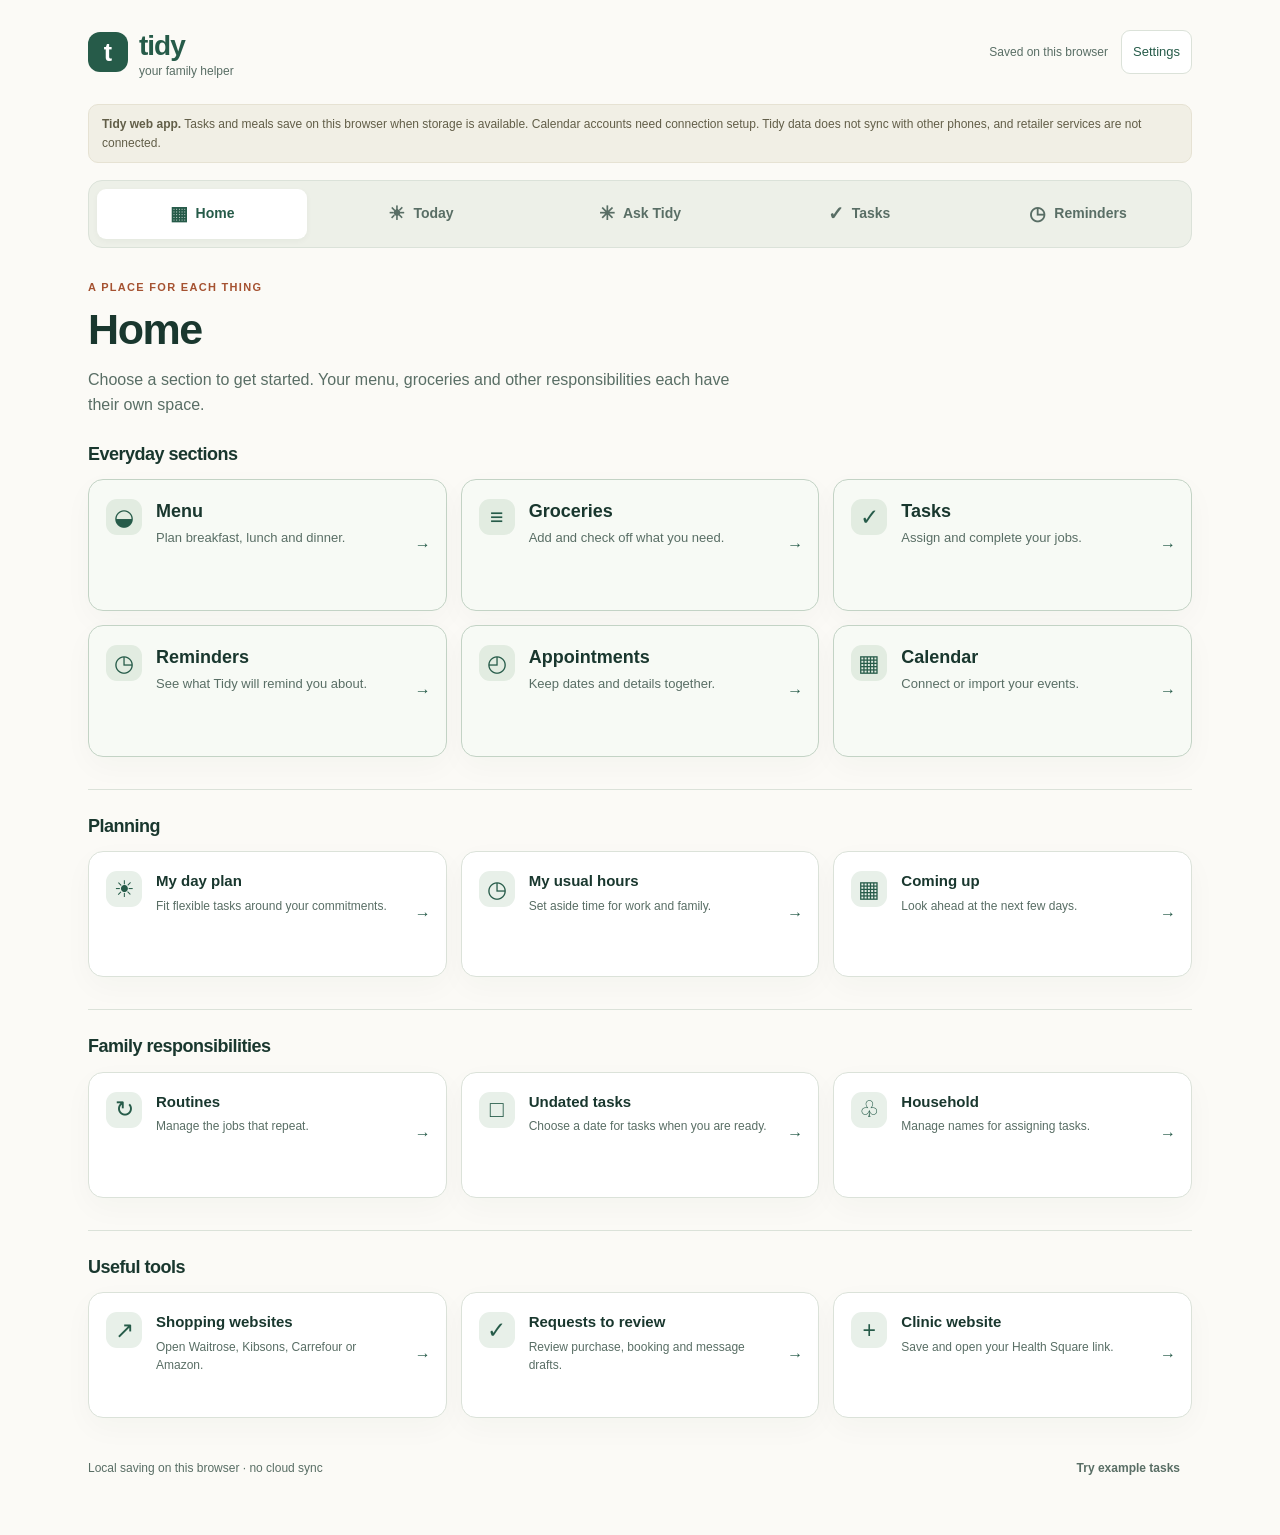
==== web/index.html @ f3157787 "Keep checked grocery items accessible in their own section" ====
<!doctype html>
<html lang="en">
<head>
  <meta charset="utf-8">
  <meta name="viewport" content="width=device-width, initial-scale=1">
  <meta name="theme-color" content="#265b49">
  <title>Tidy · Your day, in one place</title>
  <link rel="stylesheet" href="styles.css">
  <script defer src="core.js"></script>
  <script defer src="assistant.js"></script>
  <script defer src="calendar.js"></script>
  <script defer src="planner.js"></script>
  <script defer src="calendar-connect.js"></script>
  <script defer src="app.js"></script>
</head>
<body>
  <div class="app-shell">
    <header class="topbar">
      <a class="brand" href="#tools" aria-label="Tidy home"><span class="logo" aria-hidden="true">t</span><span>tidy<small>your family helper</small></span></a>
      <div class="top-actions"><span class="save-indicator" id="save-status" role="status">Opening saved data…</span><button class="icon-button" id="open-settings" aria-label="Settings and backups">Settings</button></div>
    </header>
    <div class="demo-note"><strong>Tidy web app.</strong> Tasks and meals save on this browser when storage is available. Calendar accounts need connection setup. Tidy data does not sync with other phones, and retailer services are not connected.</div>
    <div class="storage-warning" id="storage-warning" role="alert" hidden></div>
    <div class="notice-bar" id="alert-banner" role="status" hidden><div id="alert-content"></div><button class="button small secondary" id="dismiss-alert">Dismiss</button></div>
    <nav class="app-nav" aria-label="Main navigation">
      <button type="button" data-view="tools" aria-current="page"><span aria-hidden="true">▦</span>Home</button>
      <button type="button" data-view="today"><span aria-hidden="true">☀</span>Today</button>
      <button type="button" data-view="assistant"><span aria-hidden="true">✳</span>Ask Tidy</button>
      <button type="button" data-view="family"><span aria-hidden="true">✓</span>Tasks</button>
      <button type="button" data-view="reminders"><span aria-hidden="true">◷</span>Reminders</button>
    </nav>
    <main>
<section class="card assistant-activity" id="assistant-activity" role="status" aria-live="polite" aria-atomic="false" aria-labelledby="assistant-activity-title" hidden>
        <p class="eyebrow">Ask Tidy</p><h2 id="assistant-activity-title" tabindex="-1">Your request</h2>
        <p id="assistant-activity-reply" class="assistant-reply"></p>
        <ol id="assistant-activity-steps" class="activity-steps"></ol>
        <p id="assistant-activity-message" class="helper"></p>
        <div class="assistant-activity-actions"><button type="button" class="button secondary small" id="assistant-activity-open" hidden>Show me</button><button type="button" class="button secondary small" id="assistant-activity-edit" hidden>Edit details</button><button type="button" class="button secondary small" id="assistant-activity-undo" hidden>Undo</button><button type="button" class="button text small" id="assistant-activity-dismiss">Dismiss</button></div>
      </section>
      <section class="view" id="view-today" aria-labelledby="today-title" hidden>
        <div class="page-heading"><div><p class="eyebrow" id="today-date"></p><h1 id="today-title" tabindex="-1">Today</h1><p class="intro">Focus on what needs doing today.</p></div><button type="button" class="button" id="today-add">+ Add something</button></div>
        <div class="stats" id="today-stats"></div>
        <section class="card"><div class="section-heading"><h2>What needs attention</h2><label class="compact-field">Show<select id="today-person" aria-label="Whose tasks to show today"></select></label></div><div id="today-conflicts" class="helper"></div><div id="today-tasks" class="task-list"></div></section>
        <nav class="today-shortcuts" aria-label="More ways to organise"><button type="button" class="button secondary small" data-go="planning">My day plan</button><button type="button" class="button secondary small" data-go="tools">Home →</button></nav>
      </section>
<section class="view" id="view-assistant" aria-labelledby="assistant-title" hidden>
        <p class="eyebrow">Tell me what's on your mind</p><h1 id="assistant-title" tabindex="-1">One place to ask.</h1><p class="intro">Tell Tidy what you need in one message. Clear requests save straight away. Tidy uses your confirmed usual hours to help plan tasks and asks one quick question when an essential detail is missing.</p>
        <section class="card assistant-card"><div class="assistant-greeting"><span class="assistant-icon" aria-hidden="true">✳</span><div><h2>How can I help?</h2><p class="helper">Tidy understands simple requests using rules. An AI service is not connected.</p></div></div>
          <form id="capture-form"><label for="capture-text">Type a request</label><textarea id="capture-text" rows="3" maxlength="1000" required placeholder="Remind me to call the clinic tomorrow at 3 pm"></textarea><div class="capture-actions"><button type="button" class="button secondary" id="voice-button">Speak a request</button><button class="button" type="submit">Tell Tidy →</button></div></form><p id="voice-status" class="helper" role="status"></p>
          <div class="example-requests"><button data-example="Notify me to call the clinic tomorrow at 6 pm">Remind me at 6 pm</button><button data-example="Appointment: dentist tomorrow at 6 pm">Add an appointment</button><button data-example="We need ketchup">We need ketchup</button><button data-example="Dad: take out bins tomorrow">Give someone a task</button><button data-example="What do I need to do today?">What's on today?</button></div>
          <div class="assistant-response" id="assistant-response" role="status" hidden></div><div id="assistant-followup"></div>
        </section>
        <section class="card"><h2>You stay in control.</h2><p>Tasks and list items can be saved immediately. Purchases, bookings and messages become drafts for review. They are never sent or paid for by this demo.</p><p class="helper">Appointments you enter are your records; Tidy does not check that a provider has confirmed them.</p></section>
      </section>
      <section class="view" id="view-family" aria-labelledby="family-title" hidden>
        <button type="button" class="button text small section-back" data-go="tools">← Home</button>
        <div class="page-heading"><div><p class="eyebrow">One job at a time</p><h1 id="family-title" tabindex="-1">Tasks</h1><p class="intro">Find, assign and complete the jobs on your list.</p></div><button type="button" class="button" id="family-add">+ New task</button></div>
        <section class="card"><div class="filters"><label>Search<input type="search" id="task-search" placeholder="Search tasks and notes"></label><label>Category<select id="category-filter"><option value="all">All categories</option><option>Work</option><option>Home</option><option>School</option><option>Shopping</option><option>Health</option></select></label><label>Assigned to<select id="person-filter"></select></label><label>Status<select id="status-filter"><option value="open">Open</option><option value="done">Done</option><option value="all">All tasks</option></select></label></div><div id="family-tasks" class="task-list"></div></section>
        <button type="button" class="button text small" id="tools-add-link">Add a task with a useful link</button>
      </section>
      <section class="view focused-view" id="view-routines" aria-labelledby="routines-title" hidden>
        <button type="button" class="button text small section-back" data-go="tools">← Home</button>
        <h1 id="routines-title" tabindex="-1">Routines</h1><p class="intro">Keep repeating responsibilities in their own list.</p>
        <section class="card"><h2>Repeating responsibilities</h2><p class="helper">Completing a routine creates its next occurrence. Weekly routines keep their weekday; missed weeks do not create a pile of copies.</p><div id="routine-tasks" class="task-list"></div></section><button type="button" class="button" id="add-routine">+ Add a routine</button><div class="view-links"><button type="button" class="button text small" id="routines-reminders">See reminders →</button></div>
      </section>
<section class="view" id="view-reminders" aria-labelledby="reminders-title" hidden>
        <button type="button" class="button text small section-back" data-go="tools">← Home</button>
        <div class="page-heading"><div><p class="eyebrow">Less to remember</p><h1 id="reminders-title" tabindex="-1">Reminders</h1><p class="intro">See when Tidy will remind you and edit any saved reminder.</p></div><button type="button" class="button" id="reminders-add">+ Add a reminder</button></div>
        <section class="card soft"><h2>How your reminders work</h2><p>Keep Tidy open for alerts. You can enable optional browser notifications in Settings; your browser decides whether they are available.</p><p id="reminders-delivery-status" class="helper" role="status"></p><button type="button" class="button secondary small" id="reminders-settings">Reminder settings</button><p class="helper reminder-limit">These are Tidy reminders, not iPhone Clock alarms. Alerts after closing Tidy are not connected. Times are shown in Dubai time.</p></section>
        <section class="card"><h2>Saved reminders</h2><div id="reminder-tasks" class="task-list"></div></section>
        <section class="card"><div class="section-heading"><h2>Check-ins and alerts</h2><button class="button secondary small" id="pause-alerts">Pause alerts</button></div><p id="reminder-summary"></p><p class="helper">Alerts appear while this demo is open. Optional browser notifications depend on permission. Reliable alerts after closing the app need native iPhone implementation.</p><div class="quick-links"><button class="button text" id="edit-checkins">Choose check-in time</button></div></section>
      </section>
<section class="view focused-view" id="view-appointments" aria-labelledby="appointments-title" hidden>
        <button type="button" class="button text small section-back" data-go="tools">← Home</button>
        <div class="page-heading"><div><p class="eyebrow">Keep the details together</p><h1 id="appointments-title" tabindex="-1">Your appointments</h1><p class="intro">Keep appointment dates and times with the rest of your day.</p></div><button type="button" class="button" id="appointments-add">+ Add an appointment</button></div>
        <section class="card soft"><h2>Your record of an appointment</h2><p>Adding an appointment saves it in this browser. Confirm the booking separately with the clinic or provider.</p><p class="helper">Tidy does not check availability, contact a provider or confirm a booking. Times are shown in Dubai time.</p></section>
        <section class="card"><h2>Saved appointments</h2><div id="appointment-tasks" class="task-list"></div></section>
        <section class="card"><h2>Appointment requests to review</h2><p class="helper">These requests still need your review and a separate booking with the provider.</p><div id="appointment-requests"></div></section>
      </section>
      <section class="view home-directory" id="view-tools" aria-labelledby="tools-title">
        <p class="eyebrow">A place for each thing</p><h1 id="tools-title" tabindex="-1">Home</h1><p class="intro">Choose a section to get started. Your menu, groceries and other responsibilities each have their own space.</p>
        <section class="section-group everyday-sections" aria-labelledby="everyday-group-title"><h2 id="everyday-group-title">Everyday sections</h2><div class="section-grid everyday-grid">
          <button type="button" class="section-tile" id="nav-meals" data-go="meals"><span class="section-tile-icon" aria-hidden="true">◒</span><strong>Menu</strong><small>Plan breakfast, lunch and dinner.</small><span class="section-tile-arrow" aria-hidden="true">→</span></button>
          <button type="button" class="section-tile" id="nav-shopping" data-go="shopping"><span class="section-tile-icon" aria-hidden="true">≡</span><strong>Groceries</strong><small>Add and check off what you need.</small><span class="section-tile-arrow" aria-hidden="true">→</span></button>
          <button type="button" class="section-tile" id="nav-tasks" data-go="family"><span class="section-tile-icon" aria-hidden="true">✓</span><strong>Tasks</strong><small>Assign and complete your jobs.</small><span class="section-tile-arrow" aria-hidden="true">→</span></button>
          <button type="button" class="section-tile" id="nav-reminders" data-go="reminders"><span class="section-tile-icon" aria-hidden="true">◷</span><strong>Reminders</strong><small>See what Tidy will remind you about.</small><span class="section-tile-arrow" aria-hidden="true">→</span></button>
          <button type="button" class="section-tile" id="family-appointments" data-go="appointments"><span class="section-tile-icon" aria-hidden="true">◴</span><strong>Appointments</strong><small>Keep dates and details together.</small><span class="section-tile-arrow" aria-hidden="true">→</span></button>
          <button type="button" class="section-tile" id="nav-calendar" data-go="calendar"><span class="section-tile-icon" aria-hidden="true">▦</span><strong>Calendar</strong><small>Connect or import your events.</small><span class="section-tile-arrow" aria-hidden="true">→</span></button>
        </div></section>
        <section class="section-group" aria-labelledby="planning-group-title"><h2 id="planning-group-title">Planning</h2><div class="section-grid">
          <button type="button" class="section-tile" id="nav-planning" data-go="planning"><span class="section-tile-icon" aria-hidden="true">☀</span><strong>My day plan</strong><small>Fit flexible tasks around your commitments.</small><span class="section-tile-arrow" aria-hidden="true">→</span></button>
          <button type="button" class="section-tile" id="nav-planning-settings" data-go="planning-settings"><span class="section-tile-icon" aria-hidden="true">◷</span><strong>My usual hours</strong><small>Set aside time for work and family.</small><span class="section-tile-arrow" aria-hidden="true">→</span></button>
          <button type="button" class="section-tile" id="nav-upcoming" data-go="upcoming"><span class="section-tile-icon" aria-hidden="true">▦</span><strong>Coming up</strong><small>Look ahead at the next few days.</small><span class="section-tile-arrow" aria-hidden="true">→</span></button>
        </div></section>
        <section class="section-group" aria-labelledby="family-group-title"><h2 id="family-group-title">Family responsibilities</h2><div class="section-grid">
          <button type="button" class="section-tile" id="nav-routines" data-go="routines"><span class="section-tile-icon" aria-hidden="true">↻</span><strong>Routines</strong><small>Manage the jobs that repeat.</small><span class="section-tile-arrow" aria-hidden="true">→</span></button>
          <button type="button" class="section-tile" id="nav-inbox" data-go="inbox"><span class="section-tile-icon" aria-hidden="true">□</span><strong>Undated tasks</strong><small>Choose a date for tasks when you are ready.</small><span class="section-tile-arrow" aria-hidden="true">→</span></button>
          <button type="button" class="section-tile" id="nav-household" data-go="household"><span class="section-tile-icon" aria-hidden="true">♧</span><strong>Household</strong><small>Manage names for assigning tasks.</small><span class="section-tile-arrow" aria-hidden="true">→</span></button>
        </div></section>
        <section class="section-group" aria-labelledby="useful-group-title"><h2 id="useful-group-title">Useful tools</h2><div class="section-grid">
          <button type="button" class="section-tile" id="nav-stores" data-go="stores"><span class="section-tile-icon" aria-hidden="true">↗</span><strong>Shopping websites</strong><small>Open Waitrose, Kibsons, Carrefour or Amazon.</small><span class="section-tile-arrow" aria-hidden="true">→</span></button>
          <button type="button" class="section-tile" id="show-requests" data-go="requests"><span class="section-tile-icon" aria-hidden="true">✓</span><strong>Requests to review</strong><small>Review purchase, booking and message drafts.</small><span class="section-tile-arrow" aria-hidden="true">→</span></button>
          <button type="button" class="section-tile" id="nav-health" data-go="health"><span class="section-tile-icon" aria-hidden="true">+</span><strong>Clinic website</strong><small>Save and open your Health Square link.</small><span class="section-tile-arrow" aria-hidden="true">→</span></button>
        </div></section>
      </section>
      <section class="view focused-view" id="view-calendar" aria-labelledby="calendar-title" hidden>
        <button type="button" class="button text small section-back" data-go="tools">← Home</button>
        <h1 id="calendar-title" tabindex="-1">Calendar</h1><p class="intro">Give Tidy a picture of the commitments you already have.</p>
        <section class="card calendar-connection" aria-labelledby="calendar-connect-title">
          <p class="eyebrow">Plan around your calendar</p><h2 id="calendar-connect-title">Connect your calendar account</h2>
          <p>Choose the account that holds your events. After connection setup, your calendar provider asks for permission to read them.</p>
          <div class="actions left calendar-connect-buttons"><button type="button" class="button" id="calendar-connect-google">Connect Google Calendar</button><button type="button" class="button secondary" id="calendar-connect-microsoft">Connect Outlook</button></div>
          <p id="calendar-connection-status" class="helper calendar-status" role="status">No calendar account connected. One-time connection setup is required.</p>
          <p id="calendar-connection-error" class="error" role="alert" hidden></p>
          <div class="actions left calendar-account-actions"><button type="button" class="button secondary small" id="calendar-account-refresh" disabled>Refresh account events</button><button type="button" class="button text small" id="calendar-account-disconnect" disabled>Disconnect account</button></div>
          <p class="helper calendar-connection-scope">Tidy reads events to help plan your day. Planning uses one account source or file snapshot at a time. It does not change your calendar, confirm bookings or buy anything. Your Tidy tasks and plans stay in this browser.</p>
          <p class="helper">For iCloud or calendars stored only on a device, use a calendar file below. Direct access to those device calendars needs an installed app.</p>
          <details id="calendar-connection-setup" class="calendar-connection-setup">
            <summary>Connection setup</summary>
            <p class="helper">For the person setting up Tidy: register Tidy once with Google or Microsoft, then save the public application IDs here. These settings apply to this browser.</p>
            <p class="helper">Use the addresses below in the provider's registration settings. Google uses the website origin; Microsoft uses the redirect address for a single-page application.</p>
            <label for="calendar-config-origin">Website origin<input id="calendar-config-origin" type="text" readonly autocomplete="off" spellcheck="false"></label>
            <label for="calendar-config-redirect">Redirect address<input id="calendar-config-redirect" type="text" readonly autocomplete="off" spellcheck="false"></label>
            <p class="helper calendar-provider-links"><a href="https://console.cloud.google.com/apis/credentials" target="_blank" rel="noopener noreferrer">Open Google Cloud Console ↗</a><a href="https://entra.microsoft.com/" target="_blank" rel="noopener noreferrer">Open Microsoft Entra ↗</a></p>
            <form id="calendar-connection-config-form">
              <label for="calendar-google-client-id">Google public client ID<input id="calendar-google-client-id" type="text" maxlength="300" autocomplete="off" autocapitalize="none" spellcheck="false" placeholder="…apps.googleusercontent.com" aria-describedby="calendar-config-help calendar-config-error"></label>
              <label for="calendar-microsoft-client-id">Microsoft public application (client) ID<input id="calendar-microsoft-client-id" type="text" maxlength="100" autocomplete="off" autocapitalize="none" spellcheck="false" placeholder="Application ID from Microsoft Entra" aria-describedby="calendar-config-help calendar-config-error"></label>
              <p class="helper" id="calendar-config-help">Public IDs only. Never enter a client secret, account password or access token.</p>
              <p id="calendar-config-status" class="helper calendar-status" role="status"></p><p id="calendar-config-error" class="error" role="alert" hidden></p>
              <div class="actions left"><button type="submit" class="button secondary" id="calendar-connection-config-save">Save connection settings</button></div>
            </form>
          </details>
        </section>
        <section class="card" aria-labelledby="calendar-import-title"><h2 id="calendar-import-title">Import a calendar file instead</h2><p>Choose a calendar file (.ics). This is a snapshot, not live access to your phone.</p><p class="helper">Export a file from your calendar service, then choose it here. Imported events stay in this browser and in your Tidy backup. Re-import a newer file when your calendar changes.</p><label for="calendar-file">Import calendar file<input type="file" id="calendar-file" accept=".ics,text/calendar" aria-describedby="calendar-status calendar-error"></label><p id="calendar-status" class="helper calendar-status" role="status">No calendar file imported yet.</p><p class="error" id="calendar-error" role="alert" hidden></p><div class="actions left"><button type="button" class="button secondary small" id="calendar-remove">Forget saved calendar</button><button type="button" class="button text small" data-go="planning-settings">Set my usual hours →</button></div></section>
        <section class="card" aria-labelledby="calendar-events-title"><div class="section-heading"><h2 id="calendar-events-title">Saved calendar commitments</h2><button type="button" class="button secondary small" data-go="planning">See my day plan</button></div><p id="calendar-window" class="helper"></p><div id="calendar-events" class="task-list"></div></section>
        <section class="card soft" aria-labelledby="calendar-export-title"><h2 id="calendar-export-title">Take your Tidy plan to Calendar</h2><p class="helper">Download the next seven days of your timed tasks and repeating responsibilities. You review and import the file into your calendar yourself; Tidy does not write to another app or create calendar alarms.</p><button type="button" class="button secondary" id="calendar-export">Download next 7 days for Calendar</button></section>
      </section>
      <section class="view focused-view" id="view-planning" aria-labelledby="planning-title" hidden>
        <button type="button" class="button text small section-back" data-go="tools">← Home</button>
        <div class="page-heading"><div><p class="eyebrow">Make room for what matters</p><h1 id="planning-title" tabindex="-1">My day plan</h1><p class="intro">Fit flexible tasks around your work, family hours and saved commitments.</p></div><button type="button" class="button" id="planning-run">Organise my day</button></div>
        <section class="card soft planning-overview"><label for="planning-date">Day to organise<input id="planning-date" type="date"></label><p id="planning-summary" class="planning-summary" role="status"></p><div class="view-links"><button type="button" class="button secondary small" data-go="planning-settings">Change my usual hours</button><button type="button" class="button text small" data-go="calendar">Use calendar events →</button></div><p class="helper">Tidy uses your saved hours and calendar events. Fixed appointments stay at their original times. Refresh a connected account or re-import your file when your calendar changes. Tidy cannot see your school apps.</p></section>
        <section class="card" aria-labelledby="planning-items-title"><h2 id="planning-items-title">Your schedule</h2><div id="planning-items" class="task-list"></div></section>
        <section class="card" aria-labelledby="planning-unscheduled-title"><h2 id="planning-unscheduled-title">Still needs a time</h2><p class="helper">If a task cannot fit, it stays here for you to review.</p><div id="planning-unscheduled" class="task-list"></div></section>
      </section>
      <section class="view focused-view" id="view-planning-settings" aria-labelledby="planning-settings-title" hidden>
        <button type="button" class="button text small section-back" data-go="tools">← Home</button>
        <h1 id="planning-settings-title" tabindex="-1">My usual hours</h1><p class="intro">Tell Tidy what a normal day looks like so it can suggest useful times.</p>
        <section class="card"><h2>A routine that fits your family</h2><p class="helper">Any starting times are examples to confirm, not facts about your family. Change them before saving. All times are in Dubai time.</p><form id="planning-settings-form" novalidate>
          <label class="check planning-enabled"><input type="checkbox" id="planning-enabled">Suggest times and add reminders for flexible tasks</label>
          <fieldset class="planning-workdays"><legend>Usual workdays</legend><div class="workday-options"><label class="check"><input type="checkbox" name="planning-workday" value="0">Sunday</label><label class="check"><input type="checkbox" name="planning-workday" value="1">Monday</label><label class="check"><input type="checkbox" name="planning-workday" value="2">Tuesday</label><label class="check"><input type="checkbox" name="planning-workday" value="3">Wednesday</label><label class="check"><input type="checkbox" name="planning-workday" value="4">Thursday</label><label class="check"><input type="checkbox" name="planning-workday" value="5">Friday</label><label class="check"><input type="checkbox" name="planning-workday" value="6">Saturday</label></div></fieldset>
          <fieldset class="planning-workdays"><legend>Usual school days</legend><div class="workday-options"><label class="check"><input type="checkbox" name="planning-schoolday" value="0">Sunday</label><label class="check"><input type="checkbox" name="planning-schoolday" value="1">Monday</label><label class="check"><input type="checkbox" name="planning-schoolday" value="2">Tuesday</label><label class="check"><input type="checkbox" name="planning-schoolday" value="3">Wednesday</label><label class="check"><input type="checkbox" name="planning-schoolday" value="4">Thursday</label><label class="check"><input type="checkbox" name="planning-schoolday" value="5">Friday</label><label class="check"><input type="checkbox" name="planning-schoolday" value="6">Saturday</label></div></fieldset>
          <div class="form-grid planning-fields"><label for="planning-work-start">Work starts<input id="planning-work-start" type="time"></label><label for="planning-work-end">Work ends<input id="planning-work-end" type="time"></label><label for="planning-kids-home">Children home on school days<input id="planning-kids-home" type="time"></label><label for="planning-day-start">Earliest time for a task<input id="planning-day-start" type="time"></label><label for="planning-day-end">Finish tasks by<input id="planning-day-end" type="time"></label></div>
          <p class="helper">Workdays and school days can be different. On each day, Tidy plans family tasks after work if you are working, and after the children get home if they have school. Check the suggested time when those hours change.</p>
          <div class="form-grid planning-fields"><label for="planning-task-minutes">Usual task length (minutes)<input id="planning-task-minutes" type="number" min="5" max="240" step="5" inputmode="numeric"></label><label for="planning-family-minutes">Time with the children (minutes)<input id="planning-family-minutes" type="number" min="5" max="240" step="5" inputmode="numeric"></label><label for="planning-buffer-minutes">Space between tasks (minutes)<input id="planning-buffer-minutes" type="number" min="0" max="120" step="5" inputmode="numeric"></label></div>
          <p class="helper">These are planning estimates. Fixed appointments are never moved, and Tidy will tell you when a task cannot fit. Reminders need Tidy open; closed-app alerts are not connected.</p>
          <p id="planning-settings-error" class="error" role="alert" hidden></p><div class="actions left"><button type="submit" class="button" id="planning-settings-save">Save my usual hours</button><button type="button" class="button secondary" data-go="planning">See my day plan</button></div><p id="planning-settings-status" class="helper" role="status"></p>
        </form></section>
      </section>
      <section class="view focused-view" id="view-meals" aria-labelledby="meals-title" hidden>
        <button type="button" class="button text small section-back" data-go="tools">← Home</button>
        <h1 id="meals-title" tabindex="-1">Menu</h1><p class="intro">Plan what to eat. Breakfast, lunch and dinner each have their own weekday plan.</p>
        <div class="view-links related-links"><button type="button" class="button secondary small" data-go="shopping">Go to groceries →</button></div>
        <div class="meal-tabs" role="tablist" aria-label="Meal type"><button type="button" id="meal-tab-breakfast" role="tab" data-meal="breakfast" aria-controls="meal-slide-breakfast" aria-selected="true" tabindex="0">Breakfast</button><button type="button" id="meal-tab-lunch" role="tab" data-meal="lunch" aria-controls="meal-slide-lunch" aria-selected="false" tabindex="-1">Lunch</button><button type="button" id="meal-tab-dinner" role="tab" data-meal="dinner" aria-controls="meal-slide-dinner" aria-selected="false" tabindex="-1">Dinner</button></div>
        <div class="meal-slide-controls"><button type="button" class="button secondary small" id="meal-previous" aria-label="Previous meal slide">← Previous</button><p id="meal-slide-status" class="helper" role="status">1 of 3 · Breakfast</p><button type="button" class="button secondary small" id="meal-next" aria-label="Next meal slide">Next →</button></div><section id="meal-slide-breakfast" class="meal-slide" role="tabpanel" aria-labelledby="meal-tab-breakfast" tabindex="0">
          <section class="card"><h2>Breakfast for the week</h2><p class="helper">Write one simple meal for each weekday.</p><form id="breakfast-form"><div class="weekday-meal-fields"><label for="breakfast-monday">Monday<input type="text" id="breakfast-monday" name="monday" maxlength="300" autocomplete="off" placeholder="What would you like?"></label>
<label for="breakfast-tuesday">Tuesday<input type="text" id="breakfast-tuesday" name="tuesday" maxlength="300" autocomplete="off" placeholder="What would you like?"></label>
<label for="breakfast-wednesday">Wednesday<input type="text" id="breakfast-wednesday" name="wednesday" maxlength="300" autocomplete="off" placeholder="What would you like?"></label>
<label for="breakfast-thursday">Thursday<input type="text" id="breakfast-thursday" name="thursday" maxlength="300" autocomplete="off" placeholder="What would you like?"></label>
<label for="breakfast-friday">Friday<input type="text" id="breakfast-friday" name="friday" maxlength="300" autocomplete="off" placeholder="What would you like?"></label></div><p id="breakfast-error" class="error" role="alert" hidden></p><div class="actions left"><button type="submit" class="button" id="breakfast-save">Save breakfasts</button></div><p class="helper meal-save-status" id="breakfast-status" role="status"></p></form></section>
        </section><section id="meal-slide-lunch" class="meal-slide" role="tabpanel" aria-labelledby="meal-tab-lunch" tabindex="0" hidden>
          <section class="card"><h2>Lunch for the week</h2><p class="helper">Write one simple meal for each weekday.</p><form id="lunch-form"><div class="weekday-meal-fields"><label for="lunch-monday">Monday<input type="text" id="lunch-monday" name="monday" maxlength="300" autocomplete="off" placeholder="What would you like?"></label>
<label for="lunch-tuesday">Tuesday<input type="text" id="lunch-tuesday" name="tuesday" maxlength="300" autocomplete="off" placeholder="What would you like?"></label>
<label for="lunch-wednesday">Wednesday<input type="text" id="lunch-wednesday" name="wednesday" maxlength="300" autocomplete="off" placeholder="What would you like?"></label>
<label for="lunch-thursday">Thursday<input type="text" id="lunch-thursday" name="thursday" maxlength="300" autocomplete="off" placeholder="What would you like?"></label>
<label for="lunch-friday">Friday<input type="text" id="lunch-friday" name="friday" maxlength="300" autocomplete="off" placeholder="What would you like?"></label></div><p id="lunch-error" class="error" role="alert" hidden></p><div class="actions left"><button type="submit" class="button" id="lunch-save">Save lunches</button></div><p class="helper meal-save-status" id="lunch-status" role="status"></p></form></section>
        </section><section id="meal-slide-dinner" class="meal-slide" role="tabpanel" aria-labelledby="meal-tab-dinner" tabindex="0" hidden><section class="card"><h2>Dinner today</h2><div id="today-meal"></div><button type="button" class="button" id="show-meals">Plan weekday dinners</button></section><section class="card meals-section" id="meals-section" hidden><div class="section-heading"><h2>Your weekday meals</h2><button class="button secondary small" id="hide-meals">Close planner</button></div><iframe id="meals-frame" title="Tidy weekday meal planner" src="meals.html" loading="eager" sandbox="allow-scripts allow-same-origin allow-forms allow-downloads allow-modals"></iframe></section></section><p class="helper">Meal plans stay in Tidy. They do not place grocery orders.</p>
      </section>
      <section class="view focused-view" id="view-shopping" aria-labelledby="shopping-title" hidden>
        <button type="button" class="button text small section-back" data-go="tools">← Home</button>
        <h1 id="shopping-title" tabindex="-1">Groceries</h1><p class="intro">Keep the items you need in one place, ready to check off or take to the shop.</p>
        <section class="card grocery-capture" aria-labelledby="grocery-add-title"><h2 id="grocery-add-title">Add a grocery item</h2><form id="grocery-form" novalidate><div class="grocery-fields"><label for="grocery-title">Item<input type="text" id="grocery-title" maxlength="300" required autocomplete="off" placeholder="For example, milk" aria-describedby="grocery-error"></label><label for="grocery-quantity">Quantity <span class="optional-label">(optional)</span><input type="text" id="grocery-quantity" maxlength="120" autocomplete="off" placeholder="For example, 2 bottles"></label><button type="submit" class="button" id="grocery-add">Add item</button></div><p id="grocery-error" class="error" role="alert" hidden></p><p id="grocery-status" class="helper" role="status"></p></form></section>
        <section class="card" id="shopping-card"><div class="section-heading"><h2>Your grocery list</h2><button class="button secondary small" id="download-shopping">Download list</button></div><p class="helper">Your items and approved meal ingredients stay in separate groups so you can check amounts before buying.</p><div class="view-links related-links"><button type="button" class="button secondary small" data-go="meals">Go to menu →</button><button type="button" class="button secondary small" data-go="stores">Choose a shopping website →</button></div><h3>Your items</h3><div id="shopping-tasks" class="task-list"></div><details id="grocery-completed-section" class="grocery-completed" hidden><summary>Checked items (<span id="grocery-completed-count">0</span>)</summary><p class="helper">Reopen an item if you need it again.</p><div id="grocery-completed-tasks" class="task-list"></div></details><h3 class="shopping-subheading">For your weekday meals</h3><p id="meal-shopping-status" class="helper"></p><ul id="meal-shopping-items" class="shopping-items"></ul><button class="button text small" id="shopping-meals">Review meal groceries</button></section>
      </section>
      <section class="view focused-view" id="view-stores" aria-labelledby="stores-title" hidden>
        <button type="button" class="button text small section-back" data-go="tools">← Home</button>
        <h1 id="stores-title" tabindex="-1">Shopping websites</h1><p class="intro">Choose the website you want to use.</p>
        <div class="view-links related-links"><button type="button" class="button secondary small" data-go="shopping">Back to groceries →</button></div>
        <section class="card shopping-websites"><h2>Shopping websites</h2><p class="helper">Choose a store's website. You can try it inside Tidy or open its browser page if this view does not work.</p><div id="provider-list" class="provider-list"></div><p class="helper store-disclaimer">These are website links. Tidy does not send your list to a retailer or place an order.</p></section>
      </section>
      <section class="view focused-view" id="view-requests" aria-labelledby="requests-title" hidden>
        <button type="button" class="button text small section-back" data-go="tools">← Home</button>
        <h1 id="requests-title" tabindex="-1">Requests to review</h1><p class="intro">Decide what to do with each draft. Tidy does not send orders, bookings or messages.</p>
        <section class="card" id="requests-card"><div class="section-heading"><h2>All requests</h2><button class="button secondary small" id="new-action">Prepare a request</button></div><p class="helper">Approve preparation only. Live prices, delivery, booking availability and outbound messages are not connected.</p><div id="action-list"></div></section>
      </section>
      <section class="view focused-view" id="view-health" aria-labelledby="health-title" hidden>
        <button type="button" class="button text small section-back" data-go="tools">← Home</button>
        <h1 id="health-title" tabindex="-1">Clinic website</h1><p class="intro">Keep your Health Square website in one place.</p>
        <section class="card clinic-website" aria-labelledby="health-square-title"><div class="section-heading"><h2 id="health-square-title">Health Square</h2><button type="button" class="button secondary small" id="health-square-open" disabled>Health Square</button></div><p class="helper">Paste the website address you use for Health Square. Tidy tries opening it here; confirm any appointment with the clinic.</p><p id="health-square-saved-link" class="helper" hidden></p><form id="health-square-form" novalidate><label for="health-square-url">Health Square website address</label><input id="health-square-url" type="url" maxlength="2048" placeholder="https://…" autocomplete="url" spellcheck="false" aria-describedby="health-square-status health-square-error"><div class="actions left"><button type="submit" class="button secondary small" id="health-square-save">Save website</button><button type="button" class="button text small" id="health-square-cancel" hidden>Cancel changes</button></div><p id="health-square-status" class="helper" role="status"></p><p id="health-square-error" class="error" role="alert" hidden></p></form></section>
      </section>
      <section class="view focused-view" id="view-household" aria-labelledby="household-title" hidden>
        <button type="button" class="button text small section-back" data-go="tools">← Home</button>
        <h1 id="household-title" tabindex="-1">Your household</h1><p class="intro">Add names so you can assign tasks. These names are saved on this browser, without connected family accounts.</p>
        <section class="card"><div class="section-heading"><h2>Your household</h2><button class="button secondary small" id="add-member">Add a name</button></div><div class="member-list" id="member-list"></div></section>
      </section>
      <section class="view focused-view" id="view-inbox" aria-labelledby="inbox-title" hidden>
        <button type="button" class="button text small section-back" data-go="tools">← Home</button>
        <h1 id="inbox-title" tabindex="-1">Undated tasks</h1><p class="intro">Give these jobs a date when you are ready.</p>
        <section class="card"><h2>Still to organise</h2><p class="helper">Undated tasks stay here until you choose a date or complete them.</p><div id="inbox-tasks" class="task-list"></div></section>
      </section>
      <section class="view focused-view" id="view-upcoming" aria-labelledby="upcoming-title" hidden>
        <button type="button" class="button text small section-back" data-go="tools">← Home</button>
        <h1 id="upcoming-title" tabindex="-1">Coming up</h1><p class="intro">Prepare for the tasks ahead.</p>
        <section class="card soft"><p class="eyebrow">Coming up</p><h2>A little preparation.</h2><div id="upcoming-tasks" class="task-list compact"></div></section>
      </section>
    </main>
    <footer class="footer"><span id="footer-status">Local saving on this browser · no cloud sync</span><button class="button text small" id="load-examples">Try example tasks</button></footer>
  </div>
  <dialog id="calendar-onboarding-dialog" class="calendar-onboarding" aria-labelledby="calendar-onboarding-title" aria-describedby="calendar-onboarding-description"><div class="dialog-heading"><h2 id="calendar-onboarding-title">Would you like to use your calendar with Tidy?</h2><button type="button" class="close-dialog" data-close="calendar-onboarding-dialog" aria-label="Close calendar introduction">×</button></div><p id="calendar-onboarding-description">Connect a Google or Outlook account after one-time setup, or import a calendar file. Tidy uses the events you choose to help plan around your commitments.</p><p class="helper">You review account access with your calendar provider. This website cannot read a device's calendar directly. You can skip this and set it up later in Calendar.</p><div class="actions left"><button type="button" class="button" id="calendar-onboarding-start">Set up calendar</button><button type="button" class="button secondary" id="calendar-onboarding-later">Not now</button></div></dialog>
  <dialog id="assistant-clarify-dialog" class="assistant-clarify" aria-labelledby="assistant-clarify-title" aria-describedby="assistant-clarify-question assistant-clarify-context">
    <div class="dialog-heading"><h2 id="assistant-clarify-title">One quick question</h2><button type="button" class="close-dialog" data-close="assistant-clarify-dialog" aria-label="Close quick question">×</button></div>
    <p id="assistant-clarify-context" class="helper clarify-context"></p>
    <p id="assistant-clarify-question" class="clarify-question"></p>
    <div id="assistant-clarify-choices" class="assistant-choices"></div>
    <form id="assistant-clarify-form" novalidate>
      <label for="assistant-clarify-answer">Your answer</label><input id="assistant-clarify-answer" type="text" maxlength="1000" autocomplete="off" placeholder="Tomorrow at 7 pm" aria-describedby="assistant-clarify-timezone assistant-clarify-error">
      <p id="assistant-clarify-timezone" class="helper">All times use Dubai time.</p>
      <p id="assistant-clarify-error" class="error" role="alert" hidden></p>
      <p id="assistant-clarify-status" class="helper" role="status"></p>
      <div class="actions"><button type="button" class="button secondary" id="assistant-clarify-cancel">Cancel</button><button type="submit" class="button" id="assistant-clarify-submit">Use this</button></div>
    </form>
    <button type="button" class="button text small clarify-details" id="assistant-clarify-details">More details</button>
  </dialog>
  <dialog id="task-dialog" aria-labelledby="task-dialog-title"><form id="task-form"><div class="dialog-heading"><h2 id="task-dialog-title">Add a task</h2><button type="button" class="close-dialog" data-close="task-dialog" aria-label="Close task editor">×</button></div><p class="helper" id="task-draft-message"></p><div id="task-assistant-choices" class="assistant-choices" hidden></div><label for="task-title">What needs doing?</label><input id="task-title" maxlength="300" required>
    <div class="form-grid"><label>Type<select id="task-type"><option value="task">Task</option><option value="appointment">Appointment entered by you</option><option value="grocery">Grocery item</option></select></label><label>Category<select id="task-category"><option>Home</option><option>Work</option><option>School</option><option>Shopping</option><option>Health</option></select></label><label>Who's doing it?<select id="task-person"></select></label><label>Priority<select id="task-priority"><option value="normal">Normal</option><option value="high">Important</option></select></label><label>Date<input id="task-date" type="date"></label><label>Time (Dubai)<input id="task-time" type="time"></label></div>
    <label>Repeat<select id="task-repeat"><option value="none">Once</option><option value="daily">Every day</option><option value="weekdays">Weekdays</option><option value="weekly">Every week, on this weekday</option></select></label><label id="quantity-label" hidden>Quantity<input id="task-quantity" maxlength="120" placeholder="For example, 1 bottle"></label>
    <label class="check"><input id="task-reminder" type="checkbox">Remind me</label><label id="reminder-at-label" hidden>Reminder date and time (Dubai)<input id="task-reminder-at" type="datetime-local"></label><p class="helper">Demo alerts need the page open. Changing the date or time requires checking the reminder again.</p>
    <label>Useful website (optional)<input id="task-link" type="url" maxlength="2048" placeholder="https://…"></label><label>Notes<textarea id="task-notes" rows="3" maxlength="10000"></textarea></label><p class="error" id="task-error" role="alert" hidden></p><div class="actions"><button type="button" class="button secondary" data-close="task-dialog">Cancel</button><button type="submit" class="button" id="save-task">Save task</button></div></form></dialog>
  <dialog id="action-dialog" aria-labelledby="action-dialog-title"><form id="action-form"><div class="dialog-heading"><h2 id="action-dialog-title">Prepare a request</h2><button type="button" class="close-dialog" data-close="action-dialog" aria-label="Close request editor">×</button></div><p class="helper">This saves a draft. It never contacts anyone, confirms an appointment or spends money.</p><label>Request<input id="action-title" maxlength="300" required></label><label>Kind<select id="action-kind"><option value="purchase">Purchase</option><option value="booking">Appointment or booking</option><option value="message">Message</option></select></label><label>Provider or recipient (optional)<input id="action-provider" maxlength="300"></label><label>Website (optional)<input id="action-link" type="url" maxlength="2048" placeholder="https://…"></label><label>Details<textarea id="action-details" maxlength="10000" rows="4"></textarea></label><p class="error" id="action-error" role="alert" hidden></p><div class="actions"><button type="button" class="button secondary" data-close="action-dialog">Cancel</button><button type="submit" class="button">Save for review</button></div></form></dialog>
  <dialog id="member-dialog" aria-labelledby="member-dialog-title"><form id="member-form"><div class="dialog-heading"><h2 id="member-dialog-title">A household name</h2><button type="button" class="close-dialog" data-close="member-dialog" aria-label="Close name editor">×</button></div><p class="helper">Names help assign jobs in this browser. They are not signed-in accounts.</p><label>Name<input id="member-name" maxlength="120" required></label><p class="error" id="member-error" role="alert" hidden></p><div class="actions"><button type="button" class="button secondary" data-close="member-dialog">Cancel</button><button type="submit" class="button">Save name</button></div></form></dialog>
  <dialog id="settings-dialog" aria-labelledby="settings-title"><div class="dialog-heading"><h2 id="settings-title">Settings and saved data</h2><button class="close-dialog" data-close="settings-dialog" aria-label="Close settings">×</button></div>
    <section class="setting-section"><h3>Gentle check-ins</h3><form id="settings-form"><label class="check"><input type="checkbox" id="checkin-enabled">Ask me to review my day</label><label>Daily check-in time (Dubai)<input id="checkin-time" type="time" value="09:00"></label><label class="check"><input type="checkbox" id="alerts-paused">Pause all demo alerts</label><button class="button secondary small" type="submit">Save alert preferences</button></form><p class="helper">Check-ins appear when the demo is open. They do not listen to conversations.</p><button class="button secondary small" id="enable-browser-alerts">Enable browser notifications</button><p id="browser-alert-status" class="helper" role="status"></p></section>
    <section class="setting-section"><h3>Backup and restore</h3><p>Download a copy of your saved tasks, names, requests and meal drafts.</p><div class="actions left"><button class="button secondary small" id="export-backup">Download backup</button><label class="file-button button secondary small">Restore backup<input id="import-backup" type="file" accept="application/json,.json"></label><button class="button text small" id="export-recovery" hidden>Download unreadable saved data</button></div><p class="helper">Restore replaces this demo's data after a check. Existing Tidy web/native backups need a separate migration.</p><p class="error" id="backup-error" role="alert" hidden></p></section>
    <section class="setting-section"><h3>Accounts and connected services</h3><div class="actions left"><button class="button secondary small" disabled>Continue with Google</button><button class="button secondary small" disabled>Continue with Microsoft</button></div><p class="helper">Sign-in, cloud family sharing and iPhone notifications still need the native project and service configuration. Tidy sign-in is separate from retailer or clinic sign-in.</p></section>
  </dialog>
  <dialog id="website-dialog" class="website-dialog" aria-labelledby="website-title">
    <div class="dialog-heading"><h2 id="website-title">Website</h2><button type="button" class="close-dialog" data-close="website-dialog" aria-label="Close website">×</button></div>
    <div class="website-controls"><a class="button" id="website-open-direct" target="_blank" rel="noopener noreferrer">Open directly</a><button type="button" class="button secondary" id="website-report-problem">This page is not working</button></div>
    <section id="website-choice" class="website-recovery" aria-labelledby="website-choice-title" hidden><h3 id="website-choice-title">How would you like to open Amazon?</h3><p>Amazon sometimes has trouble with this view. Choose its browser page or try inside Tidy.</p><p>Your tasks and meal plan stay in Tidy. On a phone, the browser button may open Amazon's app.</p><button type="button" class="button secondary" id="website-try-inside">Try inside Tidy</button></section>
    <p class="helper" id="website-guidance">If the website shows a security check, you can try completing it in this view. If it fails, use Open directly. On a phone, this may open your browser or the website's app.</p>
    <section id="website-recovery" class="website-recovery" role="status" hidden><h3 tabindex="-1" id="website-recovery-title">The website has been stopped.</h3><p>A website can block this view or have trouble completing a security check inside Tidy. If you saw “Max challenge attempts exceeded”, the security check reached its limit. Tidy cannot complete that check for the website.</p><p>Use the browser button above to try the website in its own browser page. Your tasks and meal plan stay in Tidy. You can also choose to try this view again.</p><button type="button" class="button secondary" id="website-retry">Try inside Tidy again</button></section>
    <iframe id="website-frame" title="Provider website" src="about:blank" sandbox="allow-scripts allow-same-origin allow-forms allow-popups allow-popups-to-escape-sandbox"></iframe>
    <p class="helper website-disclaimer">The provider controls its website and sign-in. Tidy cannot verify whether this page loaded, or whether a purchase or booking happened.</p>
  </dialog>
  <div class="toast" id="toast" role="status" hidden></div>
  <noscript><p>Enable JavaScript to try Tidy. Nothing is sent to a server by the local task assistant.</p></noscript>
</body>
</html>
---- web/styles.css ----
:root{--ink:#19372e;--muted:#596e65;--green:#265b49;--pale:#e8f0e9;--paper:#fbfaf6;--line:#dbe2d9;--accent:#a55231;--white:#fff;--shadow:0 10px 30px #16342708}
*{box-sizing:border-box}body{margin:0;background:var(--paper);color:var(--ink);font:16px/1.55 -apple-system,BlinkMacSystemFont,"Segoe UI",sans-serif}button,input,textarea,select{font:inherit}button,input,select,a{touch-action:manipulation}button{cursor:pointer}button:disabled{cursor:default;opacity:.5}[hidden]{display:none!important}a{color:var(--green)}button:focus-visible,a:focus-visible,input:focus-visible,textarea:focus-visible,select:focus-visible{outline:3px solid #b86b35;outline-offset:3px}h1{font-size:clamp(29px,4.5vw,43px);letter-spacing:-1.4px;line-height:1.15;margin:0 0 14px}h2{font-size:21px;letter-spacing:-.5px;line-height:1.3;margin:0 0 13px}h3{font-size:17px;line-height:1.4;margin:0 0 8px}p{margin:0 0 12px}small{font-size:12px}.app-shell{max-width:1160px;margin:auto;padding:24px 28px 45px}.topbar{display:flex;justify-content:space-between;align-items:center;gap:16px;margin-bottom:23px}.brand{display:flex;align-items:center;gap:11px;text-decoration:none;letter-spacing:-1px;font-size:28px;font-weight:750}.brand small{display:block;font-size:12px;font-weight:500;letter-spacing:0;color:var(--muted);margin-top:-5px}.logo{background:var(--green);border-radius:12px;color:white;width:40px;height:40px;display:grid;place-items:center;font-size:25px;letter-spacing:0}.top-actions{display:flex;align-items:center;gap:13px}.save-indicator{font-size:12px;color:var(--muted)}.icon-button{border:1px solid var(--line);padding:8px 11px;border-radius:9px;background:white;color:var(--green);font-size:13px}.demo-note{font-size:12px;color:#625e48;background:#f1efe5;border:1px solid #e6e2d3;border-radius:10px;padding:10px 13px;margin-bottom:17px}.storage-warning,.error{background:#fff5ef;color:#9c3427;border:1px solid #e2b5ab;border-radius:10px;padding:13px;font-size:14px;overflow-wrap:anywhere}.storage-warning{margin-bottom:15px}.notice-bar{display:flex;gap:16px;align-items:center;justify-content:space-between;background:var(--pale);border:1px solid #bed0c1;border-radius:12px;padding:16px;margin-bottom:17px}.notice-bar p:last-child{margin-bottom:0}.notice-bar ul{margin:8px 0;padding-left:18px}.notice-bar .button{flex-shrink:0}.app-nav{display:flex;gap:9px;padding:8px;background:#edf0e8;border:1px solid var(--line);border-radius:14px;margin-bottom:31px}.app-nav button{flex:1;display:flex;gap:8px;justify-content:center;align-items:center;border:0;border-radius:9px;padding:10px;background:none;color:var(--muted);font-size:14px;font-weight:650}.app-nav button[aria-current=page]{background:white;color:var(--green);box-shadow:0 2px 6px #1433260a}.app-nav button span{font-size:19px}.eyebrow{font-size:11px;letter-spacing:1.3px;text-transform:uppercase;font-weight:750;color:var(--accent);margin:0 0 9px}.intro{color:var(--muted);max-width:700px;margin-bottom:25px}.page-heading{display:flex;align-items:center;justify-content:space-between;gap:20px;margin-bottom:4px}.page-heading>.button{flex-shrink:0}.stats{display:grid;grid-template-columns:repeat(3,minmax(0,1fr));gap:14px;margin-bottom:23px}.stat{border:1px solid var(--line);border-radius:14px;padding:17px;background:white}.stat strong{font-size:27px;display:block;line-height:1.2}.stat span{color:var(--muted);font-size:13px}.dashboard-grid{display:grid;grid-template-columns:minmax(0,1.7fr) minmax(0,1fr);gap:22px;align-items:start}.card{padding:23px;border:1px solid var(--line);border-radius:18px;background:white;box-shadow:var(--shadow);margin-bottom:21px;min-width:0}.card.soft{background:#f0f4eb}.section-heading{display:flex;align-items:center;justify-content:space-between;gap:13px;margin-bottom:15px}.section-heading h2{margin-bottom:0}.helper{color:var(--muted);font-size:13px;overflow-wrap:anywhere}.button{background:var(--green);border:1px solid var(--green);border-radius:9px;padding:11px 16px;color:white;font-size:14px;font-weight:650;min-height:43px}.button.secondary{background:transparent;color:var(--green);border-color:#c5d2c8}.button.text{background:none;color:var(--muted);border-color:transparent;padding-left:0}.button.small{padding:7px 11px;font-size:12px;min-height:35px}.actions{display:flex;gap:10px;justify-content:flex-end;flex-wrap:wrap;margin-top:20px}.actions.left{justify-content:flex-start}.compact-field{font-size:11px;color:var(--muted);display:flex;gap:6px;align-items:center}.compact-field select{border:1px solid #ced7cc;border-radius:7px;padding:5px;max-width:140px;font-size:12px}.task-list{display:grid;gap:12px}.task-row{border:1px solid var(--line);border-radius:12px;padding:15px;background:#fdfefb;min-width:0}.task-top{display:flex;gap:12px;justify-content:space-between;align-items:start}.task-copy{min-width:0;flex:1}.task-title{font-weight:650;font-size:15px;overflow-wrap:anywhere}.task-meta{display:flex;gap:6px;flex-wrap:wrap;margin-top:7px}.pill{display:inline-flex;background:#eef2eb;color:var(--green);border-radius:99px;padding:3px 8px;font-size:11px;overflow-wrap:anywhere;max-width:100%}.pill.warning{background:#f7e9dc;color:#8b4b2e}.pill.neutral{background:#eeeee8;color:var(--muted)}.task-row.done .task-title{text-decoration:line-through;color:var(--muted)}.task-row p{font-size:13px;color:var(--muted);margin:10px 0 0;white-space:pre-wrap;overflow-wrap:anywhere}.task-actions{display:flex;gap:9px;flex-wrap:wrap;margin-top:12px}.task-actions .button{padding:5px 9px;font-size:12px;min-height:32px}.done-button{border:1px solid #b7c9b8;background:var(--pale);color:var(--green);width:32px;height:32px;border-radius:50%;flex-shrink:0}.compact .task-row{padding:12px}.empty{padding:17px;border:1px dashed #c8d3c5;border-radius:12px;color:var(--muted);font-size:14px}.empty p{margin-bottom:8px}.task-time{font-size:12px;color:var(--muted);margin-top:5px}.filters{display:grid;grid-template-columns:1.4fr repeat(3,1fr);gap:12px;margin-bottom:23px}.filters label{margin:0;font-size:12px}.member-list{display:flex;gap:8px;flex-wrap:wrap}.member-button{background:#f2f5ed;color:var(--green);border:1px solid #d6dfd1;border-radius:99px;padding:8px 13px;font-size:13px}.assistant-card{max-width:820px}.assistant-greeting{display:flex;align-items:center;gap:14px;margin-bottom:19px}.assistant-greeting h2{margin-bottom:3px}.assistant-greeting p{margin-bottom:0}.assistant-icon{width:44px;height:44px;display:grid;place-items:center;border-radius:14px;background:var(--pale);font-size:27px;color:var(--green)}label{display:block;font-size:14px;font-weight:600;margin:15px 0 7px}input,select,textarea{width:100%;max-width:100%;min-width:0;color:var(--ink);border:1px solid #cbd6cd;border-radius:9px;background:#fcfdfb;padding:10px 11px;display:block;margin-top:6px}textarea{resize:vertical;line-height:1.5}input[type=checkbox]{display:inline-block;width:18px;height:18px;flex-shrink:0;margin:0;accent-color:var(--green)}.check{display:flex;align-items:center;gap:9px;font-size:14px;font-weight:500}.capture-actions{display:flex;gap:10px;justify-content:space-between;margin-top:13px;flex-wrap:wrap}.example-requests{display:flex;gap:7px;flex-wrap:wrap;margin-top:18px}.example-requests button{font-size:12px;color:var(--green);background:#f0f4ec;border:1px solid #dce5d7;border-radius:99px;padding:7px 11px}.assistant-response{border-left:3px solid var(--green);padding:13px 16px;background:#f1f5ee;border-radius:0 10px 10px 0;margin-top:20px;font-size:14px;white-space:pre-wrap;overflow-wrap:anywhere}.followup-actions{display:flex;gap:8px;flex-wrap:wrap;margin-top:13px}.tool-grid{display:grid;grid-template-columns:repeat(3,minmax(0,1fr));gap:16px;margin-bottom:24px}.tool-tile{display:flex;flex-direction:column;align-items:flex-start;text-align:left;gap:8px;background:white;border:1px solid var(--line);border-radius:15px;padding:21px;color:var(--green)}.tool-tile>span{font-size:25px;color:var(--accent)}.tool-tile strong{font-size:16px}.tool-tile small{font-size:13px;color:var(--muted);line-height:1.5}.provider-list{display:flex;gap:9px;flex-wrap:wrap}.request-card{border:1px solid var(--line);border-radius:12px;padding:17px;margin-top:12px}.request-card h3{overflow-wrap:anywhere}.request-card .helper{white-space:pre-wrap}.request-card .actions{justify-content:flex-start;margin-top:12px}.meals-section{padding:15px}.meals-section iframe{width:100%;height:950px;border:0;border-radius:13px;display:block;background:#fbfaf6}.footer{display:flex;align-items:center;justify-content:space-between;gap:15px;color:var(--muted);font-size:12px;margin-top:23px}.form-grid{display:grid;grid-template-columns:1fr 1fr;gap:0 15px}.form-grid label{min-width:0}dialog{border:1px solid var(--line);border-radius:18px;padding:25px;width:min(560px,calc(100vw - 28px));max-height:calc(100dvh - 30px);overflow:auto;color:var(--ink);background:white;box-shadow:0 20px 60px #12332625}dialog::backdrop{background:#13271f60}.dialog-heading{display:flex;align-items:center;justify-content:space-between;gap:15px;margin-bottom:12px}.dialog-heading h2{margin-bottom:0}.close-dialog{border:0;background:#f0f3ed;border-radius:50%;width:33px;height:33px;font-size:23px;line-height:1;color:var(--muted);flex-shrink:0}.setting-section{border-top:1px solid var(--line);padding-top:20px;margin-top:20px}.setting-section h3{margin-bottom:10px}.setting-section .helper{margin-top:12px}.file-button{cursor:pointer;display:inline-flex;align-items:center;margin:0}.file-button input{width:1px;height:1px;position:absolute;opacity:0;padding:0;border:0}.website-dialog{width:min(960px,calc(100vw - 24px))}.website-dialog iframe{width:100%;height:60vh;border:1px solid var(--line);border-radius:9px}.toast{position:fixed;left:50%;bottom:25px;transform:translateX(-50%);max-width:min(500px,90vw);padding:13px 18px;border-radius:12px;background:var(--ink);color:white;font-size:14px;box-shadow:0 10px 25px #18372d25;z-index:10;overflow-wrap:anywhere}
@media(max-width:850px){.dashboard-grid{grid-template-columns:1fr}.dashboard-grid>aside{display:grid;grid-template-columns:1fr 1fr;gap:18px;align-items:start}.dashboard-grid>aside>.card{margin-bottom:0}.filters{grid-template-columns:1fr 1fr}}
@media(max-width:560px){.app-shell{padding:18px 15px 100px}.brand{font-size:25px}.logo{width:35px;height:35px}.top-actions{gap:8px}.save-indicator{font-size:10px;max-width:100px;text-align:right}.icon-button{padding:7px 9px;font-size:12px}.demo-note{font-size:11px;padding:10px}.app-nav{position:fixed;bottom:0;left:0;right:0;margin:0;border-radius:14px 14px 0 0;padding:8px 5px calc(9px + env(safe-area-inset-bottom));z-index:6;gap:1px;background:#f3f5eeeF;backdrop-filter:blur(8px)}.app-nav button{flex-direction:column;gap:1px;padding:7px 2px;font-size:11px}.app-nav button span{font-size:19px}.page-heading{align-items:start;flex-direction:column;gap:0;margin-top:24px;margin-bottom:22px}.page-heading .intro{margin-bottom:14px}.page-heading>.button{width:100%}.view>h1{margin-top:0}.view>.eyebrow{margin-top:28px}.stats{gap:8px;margin-bottom:20px}.stat{padding:13px 10px}.stat strong{font-size:24px}.stat span{font-size:11px}.card{padding:19px 16px;border-radius:15px}.dashboard-grid{gap:0}.dashboard-grid>aside{display:block}.dashboard-grid>aside>.card{margin-bottom:20px}.section-heading{align-items:start}.compact-field{flex-direction:column;align-items:end}.compact-field select{max-width:110px}.filters{gap:8px 11px}.filters input,.filters select{font-size:13px;padding:9px 7px}.form-grid{gap:0 10px}.tool-grid{grid-template-columns:1fr}.tool-tile{padding:17px}.notice-bar{align-items:start}.notice-bar .button{padding:7px;font-size:11px}.task-title{font-size:14px}.task-row{padding:13px}.capture-actions .button{flex:1;padding:10px;font-size:13px}.capture-actions{gap:8px}.footer{align-items:start}.toast{bottom:93px}.meals-section{padding:10px}.meals-section .section-heading{padding:5px}.meals-section iframe{border-radius:9px}dialog{padding:20px 17px}.website-dialog iframe{height:60dvh}}
.shopping-stores{padding:16px;margin:18px 0 24px;border-radius:12px;background:var(--pale)}.shopping-stores .helper{margin:10px 0 0}.shopping-subheading{margin-top:24px}.shopping-items{list-style:none;padding:0;margin:0}.shopping-items li{display:flex;justify-content:space-between;gap:14px;padding:10px 0;border-bottom:1px solid var(--line);font-size:14px;overflow-wrap:anywhere}.shopping-items li span:last-child{color:var(--muted);flex-shrink:0}.shopping-items li span:first-child{min-width:0}
.button.small,.task-actions .button,.member-button,.icon-button,.example-requests button,.compact-field select{min-height:44px}.done-button,.close-dialog{width:44px;height:44px}.member-button{max-width:100%;overflow-wrap:anywhere}.file-button:focus-within{outline:3px solid #b86b35;outline-offset:3px}
@media(max-width:560px){.filters input,.filters select{font-size:16px}}
@media(prefers-reduced-motion:no-preference){.button{transition:transform .15s}.button:hover:not(:disabled){transform:translateY(-1px)}}
.shopping-websites{background:#f0f4eb}.shopping-websites .provider-list{display:grid;grid-template-columns:repeat(4,minmax(0,1fr));gap:10px}.shopping-websites .provider-list .button{font-size:14px;min-height:48px;padding:12px 8px;overflow-wrap:anywhere}.store-disclaimer{margin:13px 0 0}.website-controls{display:flex;gap:10px;flex-wrap:wrap;margin:16px 0 12px}.website-controls a.button{display:inline-flex;align-items:center;justify-content:center;text-decoration:none}.website-recovery{background:var(--pale);border:1px solid #bed0c1;border-radius:12px;padding:18px;margin:16px 0}.website-recovery p{font-size:14px}.website-disclaimer{margin:12px 0 0}.website-dialog iframe{display:block}
@media(max-width:560px){.shopping-websites .provider-list{grid-template-columns:repeat(2,minmax(0,1fr))}.website-controls>.button{flex:1;min-width:120px;padding:10px;font-size:13px}.website-recovery{padding:15px}}
@media(max-width:560px){html{scroll-padding-bottom:calc(100px + env(safe-area-inset-bottom))}}
.clinic-website .helper{overflow-wrap:anywhere}.clinic-website form .actions{margin-top:12px}.clinic-website form [role=status]{margin:12px 0 0;min-height:1.55em}
.assistant-activity{border-color:#a8c2af;background:#f0f5ee;overflow-wrap:anywhere}.assistant-activity h2{font-size:20px}.assistant-activity .eyebrow{margin-bottom:7px}.activity-steps{margin:14px 0;padding-left:25px;display:grid;gap:8px}.activity-step{padding:5px 9px;border-left:3px solid #c3d1c5;font-size:14px}.activity-step[data-status=working]{border-color:var(--green);font-weight:650}.activity-step[data-status=done]{border-color:#63906d;color:var(--green)}.activity-step[data-status=error]{border-color:#9c3427;color:#9c3427;background:#fff5ef;border-radius:0 6px 6px 0}.assistant-activity-actions,.quick-links{display:flex;align-items:center;gap:10px;flex-wrap:wrap}.assistant-activity-actions{margin-top:14px}#assistant-activity-message:empty{display:none}.view-links{margin:0 0 21px}.assistant-highlight{outline:3px solid #b86b35;outline-offset:3px;scroll-margin-top:24px;scroll-margin-bottom:110px}#assistant-activity-title:focus-visible{outline:3px solid #b86b35;outline-offset:3px;border-radius:3px}
@media(max-width:560px){.assistant-activity{padding:17px 15px}.assistant-activity-actions .button,.quick-links .button{max-width:100%;white-space:normal;overflow-wrap:anywhere}.assistant-activity-actions{gap:8px}.activity-steps{padding-left:21px}.activity-step{padding-left:7px}.quick-links{align-items:stretch}.quick-links .button{flex:1 1 110px}}
.assistant-activity{max-width:820px}.assistant-reply{font-size:16px;line-height:1.6;background:var(--white);border:1px solid #ccdbcd;border-radius:3px 14px 14px;padding:13px 15px;margin:12px 0;white-space:pre-wrap;overflow-wrap:anywhere}.assistant-activity[data-status=error] .assistant-reply{border-color:#e2b5ab;background:#fff9f5}.assistant-activity[data-status=done]{padding-top:16px;padding-bottom:16px}.assistant-activity[data-status=done] .activity-steps{display:flex;flex-wrap:wrap;list-style:none;padding:0;gap:5px 13px;margin:9px 0}.assistant-activity[data-status=done] .activity-step{padding:1px 0 1px 7px;font-size:12px}.assistant-activity[data-status=done] h2{margin-bottom:8px}.assistant-activity[data-status=done] .assistant-activity-actions{margin-top:9px}.assistant-choices{display:flex;flex-wrap:wrap;gap:8px;margin:12px 0}.assistant-choices p{flex-basis:100%;margin-bottom:0}.assistant-choices .button{max-width:100%;overflow-wrap:anywhere;white-space:normal}.reminder-limit{margin-top:14px}
.assistant-clarify{width:min(500px,calc(100vw - 28px));overflow-wrap:anywhere}.assistant-clarify .dialog-heading{align-items:flex-start}.clarify-context{padding:11px 13px;border:1px solid var(--line);border-radius:10px;background:var(--paper);white-space:pre-wrap}.clarify-context:empty{display:none}.clarify-question{font-size:18px;font-weight:650;line-height:1.5;margin:17px 0 12px;white-space:pre-wrap}.assistant-clarify .assistant-choices{gap:9px;margin:14px 0 18px}.assistant-clarify .assistant-choices:empty{display:none}.assistant-clarify .assistant-choices .button{min-height:44px;flex:1 1 120px;white-space:normal;overflow-wrap:anywhere}.assistant-clarify input{font-size:16px}.assistant-clarify #assistant-clarify-timezone{margin:9px 0 0}.assistant-clarify #assistant-clarify-status:empty{display:none}.assistant-clarify #assistant-clarify-status{margin:12px 0 0}.assistant-clarify .actions{margin-top:18px}.clarify-details{margin-top:12px}.assistant-clarify .button{max-width:100%;white-space:normal;overflow-wrap:anywhere}
@media(max-width:560px){.assistant-clarify .dialog-heading h2{font-size:21px}.assistant-clarify .actions .button{flex:1 1 100px}.assistant-clarify .assistant-choices .button{padding-inline:11px}.clarify-question{font-size:17px}.assistant-activity-actions .button{flex:1 1 95px}}
/* Each section keeps one job on its own page. */
.app-nav button{min-width:0}
.focused-view{max-width:960px;margin-inline:auto}
.section-back{margin:0 0 14px;padding-right:8px}
.section-group{margin:28px 0}
.section-group>h2{font-size:18px;margin-bottom:13px}
.section-grid{display:grid;grid-template-columns:repeat(3,minmax(0,1fr));gap:14px}
.section-tile{display:grid;grid-template-columns:38px minmax(0,1fr) 14px;grid-template-rows:auto 1fr;column-gap:12px;row-gap:5px;align-items:start;text-align:left;border:1px solid var(--line);border-radius:15px;padding:19px 17px;min-width:0;min-height:126px;background:var(--white);color:var(--ink);box-shadow:var(--shadow)}
.section-tile-icon{display:grid;place-items:center;grid-row:1 / span 2;width:36px;height:36px;border-radius:11px;background:var(--pale);color:var(--green);font-size:23px;line-height:1}
.section-tile strong{grid-column:2;min-width:0;font-size:15px;line-height:1.35;overflow-wrap:anywhere}
.section-tile small{grid-column:2;color:var(--muted);font-size:12px;line-height:1.5;overflow-wrap:anywhere}
.section-tile-arrow{grid-column:3;grid-row:1 / span 2;align-self:center;color:var(--green)}
.section-tile:hover{border-color:#9bb29e;background:#f9fbf6}
.home-directory>.intro{max-width:660px}
.home-directory .section-group+.section-group{border-top:1px solid var(--line);padding-top:25px;margin-top:32px}
.everyday-sections{margin-top:24px}
.everyday-grid .section-tile{min-height:132px;border-color:#c3d3c5;background:#f7faf5}
.everyday-grid .section-tile strong{font-size:18px}
.everyday-grid .section-tile small{font-size:13px}
.everyday-grid .section-tile-icon{background:#e2ece1;color:var(--green)}
.everyday-grid .section-tile:hover{background:#edf4e9;border-color:#7f9f86}
.related-links{display:flex;align-items:center;flex-wrap:wrap;gap:10px}
.related-links .button{max-width:100%;white-space:normal;overflow-wrap:anywhere}
.grocery-fields{display:grid;grid-template-columns:minmax(0,2fr) minmax(0,1fr) auto;gap:15px;align-items:end}
.grocery-fields label{margin:0;min-width:0}
.grocery-fields .button{min-height:47px}
.optional-label{font-size:12px;font-weight:400;color:var(--muted)}
.grocery-capture .error{margin:15px 0 0}
#grocery-status{margin:13px 0 0;min-height:1.55em}
#grocery-status:empty{display:none}
.today-shortcuts{display:flex;gap:10px;flex-wrap:wrap;margin:22px 0}
.meal-tabs{display:flex;gap:5px;border:1px solid var(--line);padding:5px;border-radius:13px;background:#edf0e8;margin-bottom:13px}
.meal-tabs [role=tab]{flex:1;min-width:0;min-height:48px;border:0;border-radius:9px;padding:11px 8px;background:transparent;color:var(--muted);font-weight:650;font-size:15px}
.meal-tabs [aria-selected=true]{background:var(--white);color:var(--green);box-shadow:0 2px 6px #1433260a}
.meal-slide-controls{display:flex;align-items:center;justify-content:space-between;gap:9px;margin-bottom:20px}
.meal-slide-controls p{margin:0;min-width:0;text-align:center;font-size:12px}
.meal-slide-controls .button{flex-shrink:0}
.meal-slide:focus-visible{outline:3px solid #b86b35;outline-offset:4px;border-radius:15px}
.weekday-meal-fields{display:grid;grid-template-columns:repeat(2,minmax(0,1fr));gap:17px}
.weekday-meal-fields label{margin:0;min-width:0}
.weekday-meal-fields label:last-child{grid-column:1 / -1}
.meal-save-status{min-height:1.55em;margin:13px 0 0}
#view-household .member-list{margin-top:7px}
@media(max-width:850px){.section-grid{grid-template-columns:repeat(2,minmax(0,1fr))}}
@media(max-width:560px){.app-nav button{font-size:10px;padding-inline:0}.section-group{margin:24px 0}.section-grid{grid-template-columns:1fr;gap:10px}.section-tile{min-height:102px;padding:17px 15px}.section-tile strong{font-size:16px}.section-tile small{font-size:13px}.section-back{margin-bottom:13px}.focused-view>h1{margin-top:0}.weekday-meal-fields{grid-template-columns:1fr;gap:16px}.weekday-meal-fields label:last-child{grid-column:auto}.meal-tabs [role=tab]{font-size:14px;padding:11px 3px}.meal-slide-controls{gap:6px}.meal-slide-controls .button{padding-inline:9px}.today-shortcuts{gap:8px}.today-shortcuts .button{flex:1 1 125px}}
@media(max-width:700px){.grocery-fields{grid-template-columns:minmax(0,1.5fr) minmax(0,1fr)}.grocery-fields .button{grid-column:1 / -1;justify-self:start;min-width:140px}}
@media(max-width:560px){.home-directory .section-group+.section-group{padding-top:22px;margin-top:26px}.everyday-grid{grid-template-columns:repeat(2,minmax(0,1fr));gap:10px}.everyday-grid .section-tile{grid-template-columns:minmax(0,1fr) 14px;grid-template-rows:34px auto 1fr;gap:8px;min-height:158px;padding:15px 13px}.everyday-grid .section-tile-icon{grid-column:1;grid-row:1;width:32px;height:32px;border-radius:10px;font-size:22px}.everyday-grid .section-tile strong{grid-column:1 / -1;grid-row:2;font-size:16px;line-height:1.3}.everyday-grid .section-tile small{grid-column:1 / -1;grid-row:3;font-size:12px;line-height:1.45}.everyday-grid .section-tile-arrow{grid-column:2;grid-row:1}.related-links{gap:8px}.related-links .button{flex:1 1 140px}.grocery-fields{grid-template-columns:1fr;gap:14px}.grocery-fields input{font-size:16px}.grocery-fields .button{width:100%;grid-column:auto}.grocery-capture{padding-top:20px;padding-bottom:20px}}
/* Calendar setup and daily planning stay on separate, focused pages. */
.calendar-status,#planning-settings-status{min-height:1.55em;margin-top:14px}
#calendar-file{padding:10px;font-size:14px;overflow:hidden}
#calendar-file::file-selector-button{font:inherit;font-weight:600;color:var(--green);background:var(--pale);border:1px solid #c5d2c8;border-radius:7px;padding:8px 10px;margin-right:10px;cursor:pointer}
#calendar-events,#planning-items,#planning-unscheduled{overflow-wrap:anywhere}
.planning-overview{display:grid;grid-template-columns:minmax(170px,220px) minmax(0,1fr);gap:15px 24px;align-items:center}
.planning-overview>label{margin:0;min-width:0}
.planning-summary{margin:0;overflow-wrap:anywhere}
.planning-overview>.view-links,.planning-overview>.helper{grid-column:1 / -1;margin:0}
.planning-overview .view-links{display:flex;gap:10px;align-items:center;flex-wrap:wrap}
.planning-enabled{align-items:flex-start;background:var(--pale);border:1px solid #cbd9cd;border-radius:12px;padding:15px;margin:18px 0 23px}
.planning-enabled input{margin-top:2px}
.planning-workdays{min-width:0;border:1px solid var(--line);border-radius:12px;padding:12px 15px 15px;margin:0 0 8px}
.planning-workdays legend{font-size:14px;font-weight:650;padding:0 6px}
.workday-options{display:grid;grid-template-columns:repeat(4,minmax(0,1fr));gap:5px 13px}
.workday-options .check{margin:0;min-width:0;min-height:44px;font-size:13px;cursor:pointer}
.planning-fields{margin-bottom:16px}
.calendar-onboarding .dialog-heading{align-items:flex-start;margin-bottom:18px}
.calendar-onboarding h2{font-size:24px;line-height:1.3}
.calendar-onboarding .actions{gap:10px;margin-top:23px}
.calendar-onboarding .actions .button{flex:1 1 160px}
@media(max-width:560px){.planning-overview{grid-template-columns:1fr;gap:16px}.planning-overview>.view-links,.planning-overview>.helper{grid-column:auto}.planning-overview .view-links{align-items:stretch}.planning-overview .view-links .button{flex:1 1 130px}.planning-fields{grid-template-columns:1fr;gap:0}.workday-options{grid-template-columns:repeat(2,minmax(0,1fr));gap:4px 12px}.workday-options .check{font-size:14px}.planning-workdays{padding:10px 12px 12px}.planning-enabled{padding:13px}.planning-fields input,#planning-date{font-size:16px}.calendar-onboarding h2{font-size:22px}#calendar-file{font-size:13px;padding:8px}#calendar-file::file-selector-button{padding:8px;margin-right:6px}}
.calendar-connect-buttons{margin:18px 0 0;align-items:stretch}.calendar-connect-buttons .button{flex:1 1 190px;max-width:100%;white-space:normal;overflow-wrap:anywhere}.calendar-account-actions{margin:8px 0 16px}.calendar-connection-scope{padding-top:15px;border-top:1px solid var(--line)}.calendar-connection-setup{margin-top:22px;border-top:1px solid var(--line);padding-top:6px}.calendar-connection-setup summary{cursor:pointer;color:var(--green);font-size:14px;font-weight:650;min-height:44px;padding:11px 0;overflow-wrap:anywhere}.calendar-connection-setup summary:focus-visible{outline:3px solid #b86b35;outline-offset:3px;border-radius:3px}.calendar-connection-setup label{min-width:0}.calendar-connection-setup input[readonly]{font-size:13px;color:var(--muted);background:var(--paper)}.calendar-provider-links{display:flex;flex-wrap:wrap;gap:4px 18px}.calendar-provider-links a{padding:10px 0;min-height:44px;max-width:100%;overflow-wrap:anywhere}.calendar-connection #calendar-config-status:empty{display:none}
@media(max-width:560px){.calendar-connection{padding:19px 16px}.calendar-connect-buttons{gap:9px}.calendar-connect-buttons .button{flex-basis:100%}.calendar-account-actions{align-items:stretch;gap:8px}.calendar-account-actions .button{max-width:100%;white-space:normal;overflow-wrap:anywhere}.calendar-connection-setup input{font-size:16px}.calendar-connection-setup input[readonly]{font-size:13px}.calendar-provider-links{gap:0}.calendar-provider-links a{flex-basis:100%}}

.grocery-completed{margin-top:20px;border-top:1px solid var(--line);padding-top:8px}.grocery-completed summary{cursor:pointer;min-height:44px;padding:11px 0;color:var(--green);font-weight:650}.grocery-completed summary:focus-visible{outline:3px solid #b86b35;outline-offset:3px;border-radius:3px}.grocery-completed[open] summary{margin-bottom:8px}
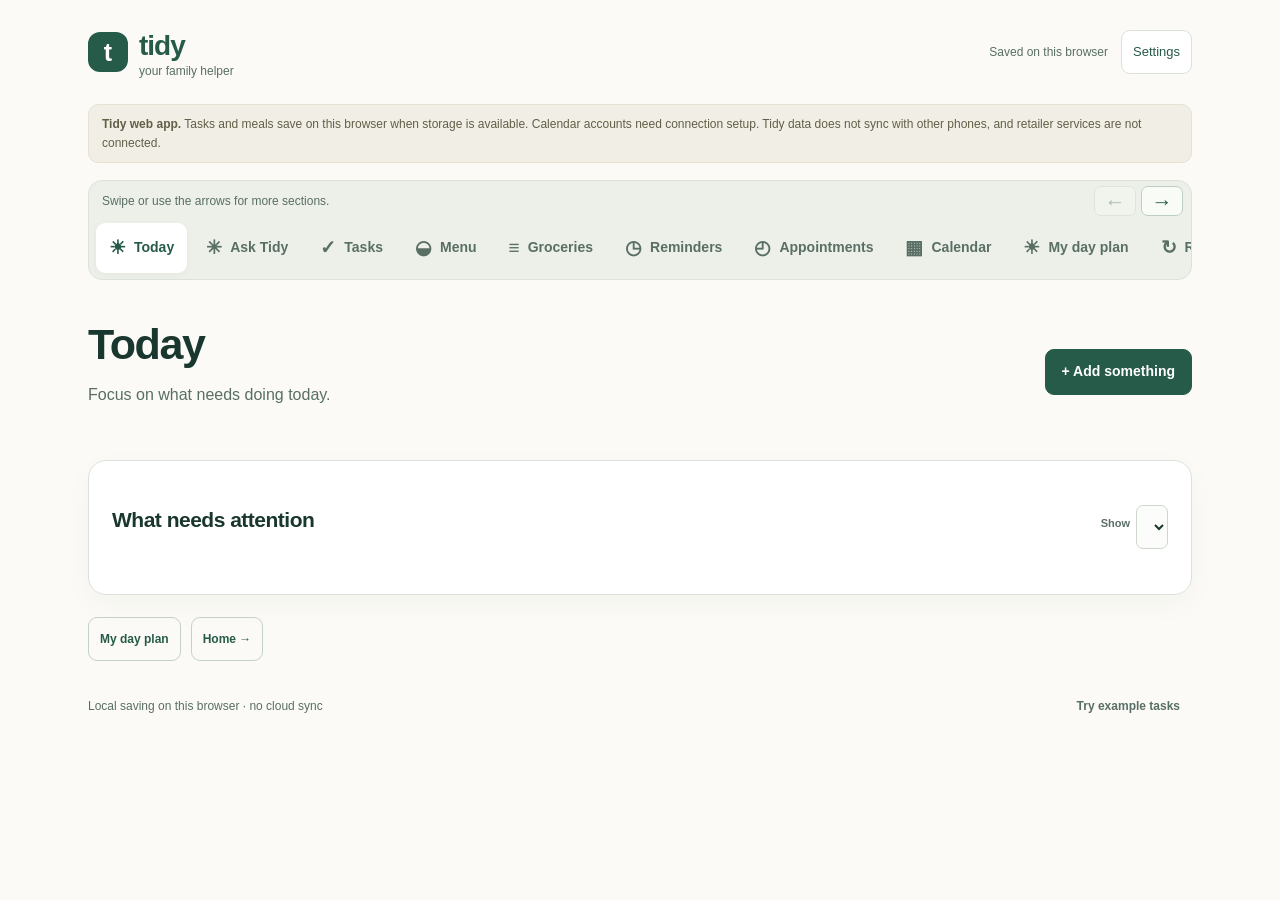
==== commit c06ddb86: "Put every Tidy function directly in the main navigation" ====
--- a/web/index.html
+++ b/web/index.html
@@ -16,19 +16,35 @@
 <body>
   <div class="app-shell">
     <header class="topbar">
-      <a class="brand" href="#tools" aria-label="Tidy home"><span class="logo" aria-hidden="true">t</span><span>tidy<small>your family helper</small></span></a>
+      <a class="brand" href="#today" aria-label="Tidy today"><span class="logo" aria-hidden="true">t</span><span>tidy<small>your family helper</small></span></a>
       <div class="top-actions"><span class="save-indicator" id="save-status" role="status">Opening saved data…</span><button class="icon-button" id="open-settings" aria-label="Settings and backups">Settings</button></div>
     </header>
     <div class="demo-note"><strong>Tidy web app.</strong> Tasks and meals save on this browser when storage is available. Calendar accounts need connection setup. Tidy data does not sync with other phones, and retailer services are not connected.</div>
     <div class="storage-warning" id="storage-warning" role="alert" hidden></div>
     <div class="notice-bar" id="alert-banner" role="status" hidden><div id="alert-content"></div><button class="button small secondary" id="dismiss-alert">Dismiss</button></div>
-    <nav class="app-nav" aria-label="Main navigation">
-      <button type="button" data-view="tools" aria-current="page"><span aria-hidden="true">▦</span>Home</button>
-      <button type="button" data-view="today"><span aria-hidden="true">☀</span>Today</button>
-      <button type="button" data-view="assistant"><span aria-hidden="true">✳</span>Ask Tidy</button>
-      <button type="button" data-view="family"><span aria-hidden="true">✓</span>Tasks</button>
-      <button type="button" data-view="reminders"><span aria-hidden="true">◷</span>Reminders</button>
-    </nav>
+    <div class="navigation-shell">
+      <div class="navigation-guidance"><p id="navigation-hint">Swipe or use the arrows for more sections.</p><div class="navigation-arrows"><button type="button" id="navigation-previous" aria-label="Previous sections" aria-controls="main-navigation" disabled>←</button><button type="button" id="navigation-next" aria-label="More sections" aria-controls="main-navigation">→</button></div></div>
+      <nav class="app-nav" id="main-navigation" aria-label="Main navigation" aria-describedby="navigation-hint">
+        <button type="button" data-view="today" aria-current="page"><span aria-hidden="true">☀</span>Today</button>
+        <button type="button" data-view="assistant"><span aria-hidden="true">✳</span>Ask Tidy</button>
+        <button type="button" data-view="family"><span aria-hidden="true">✓</span>Tasks</button>
+        <button type="button" data-view="meals"><span aria-hidden="true">◒</span>Menu</button>
+        <button type="button" data-view="shopping"><span aria-hidden="true">≡</span>Groceries</button>
+        <button type="button" data-view="reminders"><span aria-hidden="true">◷</span>Reminders</button>
+        <button type="button" data-view="appointments"><span aria-hidden="true">◴</span>Appointments</button>
+        <button type="button" data-view="calendar"><span aria-hidden="true">▦</span>Calendar</button>
+        <button type="button" data-view="planning"><span aria-hidden="true">☀</span>My day plan</button>
+        <button type="button" data-view="routines"><span aria-hidden="true">↻</span>Routines</button>
+        <button type="button" data-view="stores"><span aria-hidden="true">↗</span>Shopping websites</button>
+        <button type="button" data-view="household"><span aria-hidden="true">♧</span>Household</button>
+        <button type="button" data-view="requests"><span aria-hidden="true">✓</span>Requests to review</button>
+        <button type="button" data-view="health"><span aria-hidden="true">+</span>Clinic website</button>
+        <button type="button" data-view="inbox"><span aria-hidden="true">□</span>Undated tasks</button>
+        <button type="button" data-view="upcoming"><span aria-hidden="true">▦</span>Coming up</button>
+        <button type="button" data-view="planning-settings"><span aria-hidden="true">◷</span>My usual hours</button>
+        <button type="button" data-view="tools"><span aria-hidden="true">▦</span>Home</button>
+      </nav>
+    </div>
     <main>
 <section class="card assistant-activity" id="assistant-activity" role="status" aria-live="polite" aria-atomic="false" aria-labelledby="assistant-activity-title" hidden>
         <p class="eyebrow">Ask Tidy</p><h2 id="assistant-activity-title" tabindex="-1">Your request</h2>
@@ -37,7 +53,7 @@
         <p id="assistant-activity-message" class="helper"></p>
         <div class="assistant-activity-actions"><button type="button" class="button secondary small" id="assistant-activity-open" hidden>Show me</button><button type="button" class="button secondary small" id="assistant-activity-edit" hidden>Edit details</button><button type="button" class="button secondary small" id="assistant-activity-undo" hidden>Undo</button><button type="button" class="button text small" id="assistant-activity-dismiss">Dismiss</button></div>
       </section>
-      <section class="view" id="view-today" aria-labelledby="today-title" hidden>
+      <section class="view" id="view-today" aria-labelledby="today-title">
         <div class="page-heading"><div><p class="eyebrow" id="today-date"></p><h1 id="today-title" tabindex="-1">Today</h1><p class="intro">Focus on what needs doing today.</p></div><button type="button" class="button" id="today-add">+ Add something</button></div>
         <div class="stats" id="today-stats"></div>
         <section class="card"><div class="section-heading"><h2>What needs attention</h2><label class="compact-field">Show<select id="today-person" aria-label="Whose tasks to show today"></select></label></div><div id="today-conflicts" class="helper"></div><div id="today-tasks" class="task-list"></div></section>
@@ -77,7 +93,7 @@
         <section class="card"><h2>Saved appointments</h2><div id="appointment-tasks" class="task-list"></div></section>
         <section class="card"><h2>Appointment requests to review</h2><p class="helper">These requests still need your review and a separate booking with the provider.</p><div id="appointment-requests"></div></section>
       </section>
-      <section class="view home-directory" id="view-tools" aria-labelledby="tools-title">
+      <section class="view home-directory" id="view-tools" aria-labelledby="tools-title" hidden>
         <p class="eyebrow">A place for each thing</p><h1 id="tools-title" tabindex="-1">Home</h1><p class="intro">Choose a section to get started. Your menu, groceries and other responsibilities each have their own space.</p>
         <section class="section-group everyday-sections" aria-labelledby="everyday-group-title"><h2 id="everyday-group-title">Everyday sections</h2><div class="section-grid everyday-grid">
           <button type="button" class="section-tile" id="nav-meals" data-go="meals"><span class="section-tile-icon" aria-hidden="true">◒</span><strong>Menu</strong><small>Plan breakfast, lunch and dinner.</small><span class="section-tile-arrow" aria-hidden="true">→</span></button>
--- a/web/styles.css
+++ b/web/styles.css
@@ -1,14 +1,14 @@
 :root{--ink:#19372e;--muted:#596e65;--green:#265b49;--pale:#e8f0e9;--paper:#fbfaf6;--line:#dbe2d9;--accent:#a55231;--white:#fff;--shadow:0 10px 30px #16342708}
-*{box-sizing:border-box}body{margin:0;background:var(--paper);color:var(--ink);font:16px/1.55 -apple-system,BlinkMacSystemFont,"Segoe UI",sans-serif}button,input,textarea,select{font:inherit}button,input,select,a{touch-action:manipulation}button{cursor:pointer}button:disabled{cursor:default;opacity:.5}[hidden]{display:none!important}a{color:var(--green)}button:focus-visible,a:focus-visible,input:focus-visible,textarea:focus-visible,select:focus-visible{outline:3px solid #b86b35;outline-offset:3px}h1{font-size:clamp(29px,4.5vw,43px);letter-spacing:-1.4px;line-height:1.15;margin:0 0 14px}h2{font-size:21px;letter-spacing:-.5px;line-height:1.3;margin:0 0 13px}h3{font-size:17px;line-height:1.4;margin:0 0 8px}p{margin:0 0 12px}small{font-size:12px}.app-shell{max-width:1160px;margin:auto;padding:24px 28px 45px}.topbar{display:flex;justify-content:space-between;align-items:center;gap:16px;margin-bottom:23px}.brand{display:flex;align-items:center;gap:11px;text-decoration:none;letter-spacing:-1px;font-size:28px;font-weight:750}.brand small{display:block;font-size:12px;font-weight:500;letter-spacing:0;color:var(--muted);margin-top:-5px}.logo{background:var(--green);border-radius:12px;color:white;width:40px;height:40px;display:grid;place-items:center;font-size:25px;letter-spacing:0}.top-actions{display:flex;align-items:center;gap:13px}.save-indicator{font-size:12px;color:var(--muted)}.icon-button{border:1px solid var(--line);padding:8px 11px;border-radius:9px;background:white;color:var(--green);font-size:13px}.demo-note{font-size:12px;color:#625e48;background:#f1efe5;border:1px solid #e6e2d3;border-radius:10px;padding:10px 13px;margin-bottom:17px}.storage-warning,.error{background:#fff5ef;color:#9c3427;border:1px solid #e2b5ab;border-radius:10px;padding:13px;font-size:14px;overflow-wrap:anywhere}.storage-warning{margin-bottom:15px}.notice-bar{display:flex;gap:16px;align-items:center;justify-content:space-between;background:var(--pale);border:1px solid #bed0c1;border-radius:12px;padding:16px;margin-bottom:17px}.notice-bar p:last-child{margin-bottom:0}.notice-bar ul{margin:8px 0;padding-left:18px}.notice-bar .button{flex-shrink:0}.app-nav{display:flex;gap:9px;padding:8px;background:#edf0e8;border:1px solid var(--line);border-radius:14px;margin-bottom:31px}.app-nav button{flex:1;display:flex;gap:8px;justify-content:center;align-items:center;border:0;border-radius:9px;padding:10px;background:none;color:var(--muted);font-size:14px;font-weight:650}.app-nav button[aria-current=page]{background:white;color:var(--green);box-shadow:0 2px 6px #1433260a}.app-nav button span{font-size:19px}.eyebrow{font-size:11px;letter-spacing:1.3px;text-transform:uppercase;font-weight:750;color:var(--accent);margin:0 0 9px}.intro{color:var(--muted);max-width:700px;margin-bottom:25px}.page-heading{display:flex;align-items:center;justify-content:space-between;gap:20px;margin-bottom:4px}.page-heading>.button{flex-shrink:0}.stats{display:grid;grid-template-columns:repeat(3,minmax(0,1fr));gap:14px;margin-bottom:23px}.stat{border:1px solid var(--line);border-radius:14px;padding:17px;background:white}.stat strong{font-size:27px;display:block;line-height:1.2}.stat span{color:var(--muted);font-size:13px}.dashboard-grid{display:grid;grid-template-columns:minmax(0,1.7fr) minmax(0,1fr);gap:22px;align-items:start}.card{padding:23px;border:1px solid var(--line);border-radius:18px;background:white;box-shadow:var(--shadow);margin-bottom:21px;min-width:0}.card.soft{background:#f0f4eb}.section-heading{display:flex;align-items:center;justify-content:space-between;gap:13px;margin-bottom:15px}.section-heading h2{margin-bottom:0}.helper{color:var(--muted);font-size:13px;overflow-wrap:anywhere}.button{background:var(--green);border:1px solid var(--green);border-radius:9px;padding:11px 16px;color:white;font-size:14px;font-weight:650;min-height:43px}.button.secondary{background:transparent;color:var(--green);border-color:#c5d2c8}.button.text{background:none;color:var(--muted);border-color:transparent;padding-left:0}.button.small{padding:7px 11px;font-size:12px;min-height:35px}.actions{display:flex;gap:10px;justify-content:flex-end;flex-wrap:wrap;margin-top:20px}.actions.left{justify-content:flex-start}.compact-field{font-size:11px;color:var(--muted);display:flex;gap:6px;align-items:center}.compact-field select{border:1px solid #ced7cc;border-radius:7px;padding:5px;max-width:140px;font-size:12px}.task-list{display:grid;gap:12px}.task-row{border:1px solid var(--line);border-radius:12px;padding:15px;background:#fdfefb;min-width:0}.task-top{display:flex;gap:12px;justify-content:space-between;align-items:start}.task-copy{min-width:0;flex:1}.task-title{font-weight:650;font-size:15px;overflow-wrap:anywhere}.task-meta{display:flex;gap:6px;flex-wrap:wrap;margin-top:7px}.pill{display:inline-flex;background:#eef2eb;color:var(--green);border-radius:99px;padding:3px 8px;font-size:11px;overflow-wrap:anywhere;max-width:100%}.pill.warning{background:#f7e9dc;color:#8b4b2e}.pill.neutral{background:#eeeee8;color:var(--muted)}.task-row.done .task-title{text-decoration:line-through;color:var(--muted)}.task-row p{font-size:13px;color:var(--muted);margin:10px 0 0;white-space:pre-wrap;overflow-wrap:anywhere}.task-actions{display:flex;gap:9px;flex-wrap:wrap;margin-top:12px}.task-actions .button{padding:5px 9px;font-size:12px;min-height:32px}.done-button{border:1px solid #b7c9b8;background:var(--pale);color:var(--green);width:32px;height:32px;border-radius:50%;flex-shrink:0}.compact .task-row{padding:12px}.empty{padding:17px;border:1px dashed #c8d3c5;border-radius:12px;color:var(--muted);font-size:14px}.empty p{margin-bottom:8px}.task-time{font-size:12px;color:var(--muted);margin-top:5px}.filters{display:grid;grid-template-columns:1.4fr repeat(3,1fr);gap:12px;margin-bottom:23px}.filters label{margin:0;font-size:12px}.member-list{display:flex;gap:8px;flex-wrap:wrap}.member-button{background:#f2f5ed;color:var(--green);border:1px solid #d6dfd1;border-radius:99px;padding:8px 13px;font-size:13px}.assistant-card{max-width:820px}.assistant-greeting{display:flex;align-items:center;gap:14px;margin-bottom:19px}.assistant-greeting h2{margin-bottom:3px}.assistant-greeting p{margin-bottom:0}.assistant-icon{width:44px;height:44px;display:grid;place-items:center;border-radius:14px;background:var(--pale);font-size:27px;color:var(--green)}label{display:block;font-size:14px;font-weight:600;margin:15px 0 7px}input,select,textarea{width:100%;max-width:100%;min-width:0;color:var(--ink);border:1px solid #cbd6cd;border-radius:9px;background:#fcfdfb;padding:10px 11px;display:block;margin-top:6px}textarea{resize:vertical;line-height:1.5}input[type=checkbox]{display:inline-block;width:18px;height:18px;flex-shrink:0;margin:0;accent-color:var(--green)}.check{display:flex;align-items:center;gap:9px;font-size:14px;font-weight:500}.capture-actions{display:flex;gap:10px;justify-content:space-between;margin-top:13px;flex-wrap:wrap}.example-requests{display:flex;gap:7px;flex-wrap:wrap;margin-top:18px}.example-requests button{font-size:12px;color:var(--green);background:#f0f4ec;border:1px solid #dce5d7;border-radius:99px;padding:7px 11px}.assistant-response{border-left:3px solid var(--green);padding:13px 16px;background:#f1f5ee;border-radius:0 10px 10px 0;margin-top:20px;font-size:14px;white-space:pre-wrap;overflow-wrap:anywhere}.followup-actions{display:flex;gap:8px;flex-wrap:wrap;margin-top:13px}.tool-grid{display:grid;grid-template-columns:repeat(3,minmax(0,1fr));gap:16px;margin-bottom:24px}.tool-tile{display:flex;flex-direction:column;align-items:flex-start;text-align:left;gap:8px;background:white;border:1px solid var(--line);border-radius:15px;padding:21px;color:var(--green)}.tool-tile>span{font-size:25px;color:var(--accent)}.tool-tile strong{font-size:16px}.tool-tile small{font-size:13px;color:var(--muted);line-height:1.5}.provider-list{display:flex;gap:9px;flex-wrap:wrap}.request-card{border:1px solid var(--line);border-radius:12px;padding:17px;margin-top:12px}.request-card h3{overflow-wrap:anywhere}.request-card .helper{white-space:pre-wrap}.request-card .actions{justify-content:flex-start;margin-top:12px}.meals-section{padding:15px}.meals-section iframe{width:100%;height:950px;border:0;border-radius:13px;display:block;background:#fbfaf6}.footer{display:flex;align-items:center;justify-content:space-between;gap:15px;color:var(--muted);font-size:12px;margin-top:23px}.form-grid{display:grid;grid-template-columns:1fr 1fr;gap:0 15px}.form-grid label{min-width:0}dialog{border:1px solid var(--line);border-radius:18px;padding:25px;width:min(560px,calc(100vw - 28px));max-height:calc(100dvh - 30px);overflow:auto;color:var(--ink);background:white;box-shadow:0 20px 60px #12332625}dialog::backdrop{background:#13271f60}.dialog-heading{display:flex;align-items:center;justify-content:space-between;gap:15px;margin-bottom:12px}.dialog-heading h2{margin-bottom:0}.close-dialog{border:0;background:#f0f3ed;border-radius:50%;width:33px;height:33px;font-size:23px;line-height:1;color:var(--muted);flex-shrink:0}.setting-section{border-top:1px solid var(--line);padding-top:20px;margin-top:20px}.setting-section h3{margin-bottom:10px}.setting-section .helper{margin-top:12px}.file-button{cursor:pointer;display:inline-flex;align-items:center;margin:0}.file-button input{width:1px;height:1px;position:absolute;opacity:0;padding:0;border:0}.website-dialog{width:min(960px,calc(100vw - 24px))}.website-dialog iframe{width:100%;height:60vh;border:1px solid var(--line);border-radius:9px}.toast{position:fixed;left:50%;bottom:25px;transform:translateX(-50%);max-width:min(500px,90vw);padding:13px 18px;border-radius:12px;background:var(--ink);color:white;font-size:14px;box-shadow:0 10px 25px #18372d25;z-index:10;overflow-wrap:anywhere}
+*{box-sizing:border-box}body{margin:0;background:var(--paper);color:var(--ink);font:16px/1.55 -apple-system,BlinkMacSystemFont,"Segoe UI",sans-serif}button,input,textarea,select{font:inherit}button,input,select,a{touch-action:manipulation}button{cursor:pointer}button:disabled{cursor:default;opacity:.5}[hidden]{display:none!important}a{color:var(--green)}button:focus-visible,a:focus-visible,input:focus-visible,textarea:focus-visible,select:focus-visible{outline:3px solid #b86b35;outline-offset:3px}h1{font-size:clamp(29px,4.5vw,43px);letter-spacing:-1.4px;line-height:1.15;margin:0 0 14px}h2{font-size:21px;letter-spacing:-.5px;line-height:1.3;margin:0 0 13px}h3{font-size:17px;line-height:1.4;margin:0 0 8px}p{margin:0 0 12px}small{font-size:12px}.app-shell{max-width:1160px;margin:auto;padding:24px 28px 45px}.topbar{display:flex;justify-content:space-between;align-items:center;gap:16px;margin-bottom:23px}.brand{display:flex;align-items:center;gap:11px;text-decoration:none;letter-spacing:-1px;font-size:28px;font-weight:750}.brand small{display:block;font-size:12px;font-weight:500;letter-spacing:0;color:var(--muted);margin-top:-5px}.logo{background:var(--green);border-radius:12px;color:white;width:40px;height:40px;display:grid;place-items:center;font-size:25px;letter-spacing:0}.top-actions{display:flex;align-items:center;gap:13px}.save-indicator{font-size:12px;color:var(--muted)}.icon-button{border:1px solid var(--line);padding:8px 11px;border-radius:9px;background:white;color:var(--green);font-size:13px}.demo-note{font-size:12px;color:#625e48;background:#f1efe5;border:1px solid #e6e2d3;border-radius:10px;padding:10px 13px;margin-bottom:17px}.storage-warning,.error{background:#fff5ef;color:#9c3427;border:1px solid #e2b5ab;border-radius:10px;padding:13px;font-size:14px;overflow-wrap:anywhere}.storage-warning{margin-bottom:15px}.notice-bar{display:flex;gap:16px;align-items:center;justify-content:space-between;background:var(--pale);border:1px solid #bed0c1;border-radius:12px;padding:16px;margin-bottom:17px}.notice-bar p:last-child{margin-bottom:0}.notice-bar ul{margin:8px 0;padding-left:18px}.notice-bar .button{flex-shrink:0}.app-nav{display:flex;flex-wrap:nowrap;gap:6px;padding:6px 7px;max-width:100%;overflow-x:auto;overscroll-behavior-inline:contain;scroll-padding-inline:7px;scrollbar-width:thin;scrollbar-color:#8daba0 transparent}.app-nav button{flex:0 0 auto;display:flex;gap:8px;justify-content:center;align-items:center;border:0;border-radius:9px;min-height:44px;padding:10px 13px;background:none;color:var(--muted);font-size:14px;font-weight:650;white-space:nowrap}.app-nav button[aria-current=page]{background:white;color:var(--green);box-shadow:0 2px 6px #1433260a}.app-nav button span{font-size:19px}.eyebrow{font-size:11px;letter-spacing:1.3px;text-transform:uppercase;font-weight:750;color:var(--accent);margin:0 0 9px}.intro{color:var(--muted);max-width:700px;margin-bottom:25px}.page-heading{display:flex;align-items:center;justify-content:space-between;gap:20px;margin-bottom:4px}.page-heading>.button{flex-shrink:0}.stats{display:grid;grid-template-columns:repeat(3,minmax(0,1fr));gap:14px;margin-bottom:23px}.stat{border:1px solid var(--line);border-radius:14px;padding:17px;background:white}.stat strong{font-size:27px;display:block;line-height:1.2}.stat span{color:var(--muted);font-size:13px}.dashboard-grid{display:grid;grid-template-columns:minmax(0,1.7fr) minmax(0,1fr);gap:22px;align-items:start}.card{padding:23px;border:1px solid var(--line);border-radius:18px;background:white;box-shadow:var(--shadow);margin-bottom:21px;min-width:0}.card.soft{background:#f0f4eb}.section-heading{display:flex;align-items:center;justify-content:space-between;gap:13px;margin-bottom:15px}.section-heading h2{margin-bottom:0}.helper{color:var(--muted);font-size:13px;overflow-wrap:anywhere}.button{background:var(--green);border:1px solid var(--green);border-radius:9px;padding:11px 16px;color:white;font-size:14px;font-weight:650;min-height:43px}.button.secondary{background:transparent;color:var(--green);border-color:#c5d2c8}.button.text{background:none;color:var(--muted);border-color:transparent;padding-left:0}.button.small{padding:7px 11px;font-size:12px;min-height:35px}.actions{display:flex;gap:10px;justify-content:flex-end;flex-wrap:wrap;margin-top:20px}.actions.left{justify-content:flex-start}.compact-field{font-size:11px;color:var(--muted);display:flex;gap:6px;align-items:center}.compact-field select{border:1px solid #ced7cc;border-radius:7px;padding:5px;max-width:140px;font-size:12px}.task-list{display:grid;gap:12px}.task-row{border:1px solid var(--line);border-radius:12px;padding:15px;background:#fdfefb;min-width:0}.task-top{display:flex;gap:12px;justify-content:space-between;align-items:start}.task-copy{min-width:0;flex:1}.task-title{font-weight:650;font-size:15px;overflow-wrap:anywhere}.task-meta{display:flex;gap:6px;flex-wrap:wrap;margin-top:7px}.pill{display:inline-flex;background:#eef2eb;color:var(--green);border-radius:99px;padding:3px 8px;font-size:11px;overflow-wrap:anywhere;max-width:100%}.pill.warning{background:#f7e9dc;color:#8b4b2e}.pill.neutral{background:#eeeee8;color:var(--muted)}.task-row.done .task-title{text-decoration:line-through;color:var(--muted)}.task-row p{font-size:13px;color:var(--muted);margin:10px 0 0;white-space:pre-wrap;overflow-wrap:anywhere}.task-actions{display:flex;gap:9px;flex-wrap:wrap;margin-top:12px}.task-actions .button{padding:5px 9px;font-size:12px;min-height:32px}.done-button{border:1px solid #b7c9b8;background:var(--pale);color:var(--green);width:32px;height:32px;border-radius:50%;flex-shrink:0}.compact .task-row{padding:12px}.empty{padding:17px;border:1px dashed #c8d3c5;border-radius:12px;color:var(--muted);font-size:14px}.empty p{margin-bottom:8px}.task-time{font-size:12px;color:var(--muted);margin-top:5px}.filters{display:grid;grid-template-columns:1.4fr repeat(3,1fr);gap:12px;margin-bottom:23px}.filters label{margin:0;font-size:12px}.member-list{display:flex;gap:8px;flex-wrap:wrap}.member-button{background:#f2f5ed;color:var(--green);border:1px solid #d6dfd1;border-radius:99px;padding:8px 13px;font-size:13px}.assistant-card{max-width:820px}.assistant-greeting{display:flex;align-items:center;gap:14px;margin-bottom:19px}.assistant-greeting h2{margin-bottom:3px}.assistant-greeting p{margin-bottom:0}.assistant-icon{width:44px;height:44px;display:grid;place-items:center;border-radius:14px;background:var(--pale);font-size:27px;color:var(--green)}label{display:block;font-size:14px;font-weight:600;margin:15px 0 7px}input,select,textarea{width:100%;max-width:100%;min-width:0;color:var(--ink);border:1px solid #cbd6cd;border-radius:9px;background:#fcfdfb;padding:10px 11px;display:block;margin-top:6px}textarea{resize:vertical;line-height:1.5}input[type=checkbox]{display:inline-block;width:18px;height:18px;flex-shrink:0;margin:0;accent-color:var(--green)}.check{display:flex;align-items:center;gap:9px;font-size:14px;font-weight:500}.capture-actions{display:flex;gap:10px;justify-content:space-between;margin-top:13px;flex-wrap:wrap}.example-requests{display:flex;gap:7px;flex-wrap:wrap;margin-top:18px}.example-requests button{font-size:12px;color:var(--green);background:#f0f4ec;border:1px solid #dce5d7;border-radius:99px;padding:7px 11px}.assistant-response{border-left:3px solid var(--green);padding:13px 16px;background:#f1f5ee;border-radius:0 10px 10px 0;margin-top:20px;font-size:14px;white-space:pre-wrap;overflow-wrap:anywhere}.followup-actions{display:flex;gap:8px;flex-wrap:wrap;margin-top:13px}.tool-grid{display:grid;grid-template-columns:repeat(3,minmax(0,1fr));gap:16px;margin-bottom:24px}.tool-tile{display:flex;flex-direction:column;align-items:flex-start;text-align:left;gap:8px;background:white;border:1px solid var(--line);border-radius:15px;padding:21px;color:var(--green)}.tool-tile>span{font-size:25px;color:var(--accent)}.tool-tile strong{font-size:16px}.tool-tile small{font-size:13px;color:var(--muted);line-height:1.5}.provider-list{display:flex;gap:9px;flex-wrap:wrap}.request-card{border:1px solid var(--line);border-radius:12px;padding:17px;margin-top:12px}.request-card h3{overflow-wrap:anywhere}.request-card .helper{white-space:pre-wrap}.request-card .actions{justify-content:flex-start;margin-top:12px}.meals-section{padding:15px}.meals-section iframe{width:100%;height:950px;border:0;border-radius:13px;display:block;background:#fbfaf6}.footer{display:flex;align-items:center;justify-content:space-between;gap:15px;color:var(--muted);font-size:12px;margin-top:23px}.form-grid{display:grid;grid-template-columns:1fr 1fr;gap:0 15px}.form-grid label{min-width:0}dialog{border:1px solid var(--line);border-radius:18px;padding:25px;width:min(560px,calc(100vw - 28px));max-height:calc(100dvh - 30px);overflow:auto;color:var(--ink);background:white;box-shadow:0 20px 60px #12332625}dialog::backdrop{background:#13271f60}.dialog-heading{display:flex;align-items:center;justify-content:space-between;gap:15px;margin-bottom:12px}.dialog-heading h2{margin-bottom:0}.close-dialog{border:0;background:#f0f3ed;border-radius:50%;width:33px;height:33px;font-size:23px;line-height:1;color:var(--muted);flex-shrink:0}.setting-section{border-top:1px solid var(--line);padding-top:20px;margin-top:20px}.setting-section h3{margin-bottom:10px}.setting-section .helper{margin-top:12px}.file-button{cursor:pointer;display:inline-flex;align-items:center;margin:0}.file-button input{width:1px;height:1px;position:absolute;opacity:0;padding:0;border:0}.website-dialog{width:min(960px,calc(100vw - 24px))}.website-dialog iframe{width:100%;height:60vh;border:1px solid var(--line);border-radius:9px}.toast{position:fixed;left:50%;bottom:25px;transform:translateX(-50%);max-width:min(500px,90vw);padding:13px 18px;border-radius:12px;background:var(--ink);color:white;font-size:14px;box-shadow:0 10px 25px #18372d25;z-index:10;overflow-wrap:anywhere}
 @media(max-width:850px){.dashboard-grid{grid-template-columns:1fr}.dashboard-grid>aside{display:grid;grid-template-columns:1fr 1fr;gap:18px;align-items:start}.dashboard-grid>aside>.card{margin-bottom:0}.filters{grid-template-columns:1fr 1fr}}
-@media(max-width:560px){.app-shell{padding:18px 15px 100px}.brand{font-size:25px}.logo{width:35px;height:35px}.top-actions{gap:8px}.save-indicator{font-size:10px;max-width:100px;text-align:right}.icon-button{padding:7px 9px;font-size:12px}.demo-note{font-size:11px;padding:10px}.app-nav{position:fixed;bottom:0;left:0;right:0;margin:0;border-radius:14px 14px 0 0;padding:8px 5px calc(9px + env(safe-area-inset-bottom));z-index:6;gap:1px;background:#f3f5eeeF;backdrop-filter:blur(8px)}.app-nav button{flex-direction:column;gap:1px;padding:7px 2px;font-size:11px}.app-nav button span{font-size:19px}.page-heading{align-items:start;flex-direction:column;gap:0;margin-top:24px;margin-bottom:22px}.page-heading .intro{margin-bottom:14px}.page-heading>.button{width:100%}.view>h1{margin-top:0}.view>.eyebrow{margin-top:28px}.stats{gap:8px;margin-bottom:20px}.stat{padding:13px 10px}.stat strong{font-size:24px}.stat span{font-size:11px}.card{padding:19px 16px;border-radius:15px}.dashboard-grid{gap:0}.dashboard-grid>aside{display:block}.dashboard-grid>aside>.card{margin-bottom:20px}.section-heading{align-items:start}.compact-field{flex-direction:column;align-items:end}.compact-field select{max-width:110px}.filters{gap:8px 11px}.filters input,.filters select{font-size:13px;padding:9px 7px}.form-grid{gap:0 10px}.tool-grid{grid-template-columns:1fr}.tool-tile{padding:17px}.notice-bar{align-items:start}.notice-bar .button{padding:7px;font-size:11px}.task-title{font-size:14px}.task-row{padding:13px}.capture-actions .button{flex:1;padding:10px;font-size:13px}.capture-actions{gap:8px}.footer{align-items:start}.toast{bottom:93px}.meals-section{padding:10px}.meals-section .section-heading{padding:5px}.meals-section iframe{border-radius:9px}dialog{padding:20px 17px}.website-dialog iframe{height:60dvh}}
+@media(max-width:560px){.app-shell{padding:18px 15px calc(123px + env(safe-area-inset-bottom))}.brand{font-size:25px}.logo{width:35px;height:35px}.top-actions{gap:8px}.save-indicator{font-size:10px;max-width:100px;text-align:right}.icon-button{padding:7px 9px;font-size:12px}.demo-note{font-size:11px;padding:10px}.app-nav{position:static;margin:0;border:0;border-radius:0;padding:4px 5px;gap:2px;background:transparent}.app-nav button{flex-direction:column;gap:1px;padding:4px 8px;font-size:12px;line-height:18px;min-height:46px}.app-nav button span{font-size:18px;line-height:19px}.page-heading{align-items:start;flex-direction:column;gap:0;margin-top:24px;margin-bottom:22px}.page-heading .intro{margin-bottom:14px}.page-heading>.button{width:100%}.view>h1{margin-top:0}.view>.eyebrow{margin-top:28px}.stats{gap:8px;margin-bottom:20px}.stat{padding:13px 10px}.stat strong{font-size:24px}.stat span{font-size:11px}.card{padding:19px 16px;border-radius:15px}.dashboard-grid{gap:0}.dashboard-grid>aside{display:block}.dashboard-grid>aside>.card{margin-bottom:20px}.section-heading{align-items:start}.compact-field{flex-direction:column;align-items:end}.compact-field select{max-width:110px}.filters{gap:8px 11px}.filters input,.filters select{font-size:13px;padding:9px 7px}.form-grid{gap:0 10px}.tool-grid{grid-template-columns:1fr}.tool-tile{padding:17px}.notice-bar{align-items:start}.notice-bar .button{padding:7px;font-size:11px}.task-title{font-size:14px}.task-row{padding:13px}.capture-actions .button{flex:1;padding:10px;font-size:13px}.capture-actions{gap:8px}.footer{align-items:start}.toast{bottom:calc(105px + env(safe-area-inset-bottom))}.meals-section{padding:10px}.meals-section .section-heading{padding:5px}.meals-section iframe{border-radius:9px}dialog{padding:20px 17px}.website-dialog iframe{height:60dvh}}
 .shopping-stores{padding:16px;margin:18px 0 24px;border-radius:12px;background:var(--pale)}.shopping-stores .helper{margin:10px 0 0}.shopping-subheading{margin-top:24px}.shopping-items{list-style:none;padding:0;margin:0}.shopping-items li{display:flex;justify-content:space-between;gap:14px;padding:10px 0;border-bottom:1px solid var(--line);font-size:14px;overflow-wrap:anywhere}.shopping-items li span:last-child{color:var(--muted);flex-shrink:0}.shopping-items li span:first-child{min-width:0}
 .button.small,.task-actions .button,.member-button,.icon-button,.example-requests button,.compact-field select{min-height:44px}.done-button,.close-dialog{width:44px;height:44px}.member-button{max-width:100%;overflow-wrap:anywhere}.file-button:focus-within{outline:3px solid #b86b35;outline-offset:3px}
 @media(max-width:560px){.filters input,.filters select{font-size:16px}}
 @media(prefers-reduced-motion:no-preference){.button{transition:transform .15s}.button:hover:not(:disabled){transform:translateY(-1px)}}
 .shopping-websites{background:#f0f4eb}.shopping-websites .provider-list{display:grid;grid-template-columns:repeat(4,minmax(0,1fr));gap:10px}.shopping-websites .provider-list .button{font-size:14px;min-height:48px;padding:12px 8px;overflow-wrap:anywhere}.store-disclaimer{margin:13px 0 0}.website-controls{display:flex;gap:10px;flex-wrap:wrap;margin:16px 0 12px}.website-controls a.button{display:inline-flex;align-items:center;justify-content:center;text-decoration:none}.website-recovery{background:var(--pale);border:1px solid #bed0c1;border-radius:12px;padding:18px;margin:16px 0}.website-recovery p{font-size:14px}.website-disclaimer{margin:12px 0 0}.website-dialog iframe{display:block}
 @media(max-width:560px){.shopping-websites .provider-list{grid-template-columns:repeat(2,minmax(0,1fr))}.website-controls>.button{flex:1;min-width:120px;padding:10px;font-size:13px}.website-recovery{padding:15px}}
-@media(max-width:560px){html{scroll-padding-bottom:calc(100px + env(safe-area-inset-bottom))}}
+@media(max-width:560px){html{scroll-padding-bottom:calc(125px + env(safe-area-inset-bottom))}}
 .clinic-website .helper{overflow-wrap:anywhere}.clinic-website form .actions{margin-top:12px}.clinic-website form [role=status]{margin:12px 0 0;min-height:1.55em}
 .assistant-activity{border-color:#a8c2af;background:#f0f5ee;overflow-wrap:anywhere}.assistant-activity h2{font-size:20px}.assistant-activity .eyebrow{margin-bottom:7px}.activity-steps{margin:14px 0;padding-left:25px;display:grid;gap:8px}.activity-step{padding:5px 9px;border-left:3px solid #c3d1c5;font-size:14px}.activity-step[data-status=working]{border-color:var(--green);font-weight:650}.activity-step[data-status=done]{border-color:#63906d;color:var(--green)}.activity-step[data-status=error]{border-color:#9c3427;color:#9c3427;background:#fff5ef;border-radius:0 6px 6px 0}.assistant-activity-actions,.quick-links{display:flex;align-items:center;gap:10px;flex-wrap:wrap}.assistant-activity-actions{margin-top:14px}#assistant-activity-message:empty{display:none}.view-links{margin:0 0 21px}.assistant-highlight{outline:3px solid #b86b35;outline-offset:3px;scroll-margin-top:24px;scroll-margin-bottom:110px}#assistant-activity-title:focus-visible{outline:3px solid #b86b35;outline-offset:3px;border-radius:3px}
 @media(max-width:560px){.assistant-activity{padding:17px 15px}.assistant-activity-actions .button,.quick-links .button{max-width:100%;white-space:normal;overflow-wrap:anywhere}.assistant-activity-actions{gap:8px}.activity-steps{padding-left:21px}.activity-step{padding-left:7px}.quick-links{align-items:stretch}.quick-links .button{flex:1 1 110px}}
@@ -59,7 +59,7 @@
 .meal-save-status{min-height:1.55em;margin:13px 0 0}
 #view-household .member-list{margin-top:7px}
 @media(max-width:850px){.section-grid{grid-template-columns:repeat(2,minmax(0,1fr))}}
-@media(max-width:560px){.app-nav button{font-size:10px;padding-inline:0}.section-group{margin:24px 0}.section-grid{grid-template-columns:1fr;gap:10px}.section-tile{min-height:102px;padding:17px 15px}.section-tile strong{font-size:16px}.section-tile small{font-size:13px}.section-back{margin-bottom:13px}.focused-view>h1{margin-top:0}.weekday-meal-fields{grid-template-columns:1fr;gap:16px}.weekday-meal-fields label:last-child{grid-column:auto}.meal-tabs [role=tab]{font-size:14px;padding:11px 3px}.meal-slide-controls{gap:6px}.meal-slide-controls .button{padding-inline:9px}.today-shortcuts{gap:8px}.today-shortcuts .button{flex:1 1 125px}}
+@media(max-width:560px){.section-group{margin:24px 0}.section-grid{grid-template-columns:1fr;gap:10px}.section-tile{min-height:102px;padding:17px 15px}.section-tile strong{font-size:16px}.section-tile small{font-size:13px}.section-back{margin-bottom:13px}.focused-view>h1{margin-top:0}.weekday-meal-fields{grid-template-columns:1fr;gap:16px}.weekday-meal-fields label:last-child{grid-column:auto}.meal-tabs [role=tab]{font-size:14px;padding:11px 3px}.meal-slide-controls{gap:6px}.meal-slide-controls .button{padding-inline:9px}.today-shortcuts{gap:8px}.today-shortcuts .button{flex:1 1 125px}}
 @media(max-width:700px){.grocery-fields{grid-template-columns:minmax(0,1.5fr) minmax(0,1fr)}.grocery-fields .button{grid-column:1 / -1;justify-self:start;min-width:140px}}
 @media(max-width:560px){.home-directory .section-group+.section-group{padding-top:22px;margin-top:26px}.everyday-grid{grid-template-columns:repeat(2,minmax(0,1fr));gap:10px}.everyday-grid .section-tile{grid-template-columns:minmax(0,1fr) 14px;grid-template-rows:34px auto 1fr;gap:8px;min-height:158px;padding:15px 13px}.everyday-grid .section-tile-icon{grid-column:1;grid-row:1;width:32px;height:32px;border-radius:10px;font-size:22px}.everyday-grid .section-tile strong{grid-column:1 / -1;grid-row:2;font-size:16px;line-height:1.3}.everyday-grid .section-tile small{grid-column:1 / -1;grid-row:3;font-size:12px;line-height:1.45}.everyday-grid .section-tile-arrow{grid-column:2;grid-row:1}.related-links{gap:8px}.related-links .button{flex:1 1 140px}.grocery-fields{grid-template-columns:1fr;gap:14px}.grocery-fields input{font-size:16px}.grocery-fields .button{width:100%;grid-column:auto}.grocery-capture{padding-top:20px;padding-bottom:20px}}
 /* Calendar setup and daily planning stay on separate, focused pages. */
@@ -88,3 +88,19 @@
 @media(max-width:560px){.calendar-connection{padding:19px 16px}.calendar-connect-buttons{gap:9px}.calendar-connect-buttons .button{flex-basis:100%}.calendar-account-actions{align-items:stretch;gap:8px}.calendar-account-actions .button{max-width:100%;white-space:normal;overflow-wrap:anywhere}.calendar-connection-setup input{font-size:16px}.calendar-connection-setup input[readonly]{font-size:13px}.calendar-provider-links{gap:0}.calendar-provider-links a{flex-basis:100%}}
 
 .grocery-completed{margin-top:20px;border-top:1px solid var(--line);padding-top:8px}.grocery-completed summary{cursor:pointer;min-height:44px;padding:11px 0;color:var(--green);font-weight:650}.grocery-completed summary:focus-visible{outline:3px solid #b86b35;outline-offset:3px;border-radius:3px}.grocery-completed[open] summary{margin-bottom:8px}
+
+/* Every function is a direct button in the same sliding navigation row. */
+.navigation-shell{min-width:0;max-width:100%;margin-bottom:31px;background:#edf0e8;border:1px solid var(--line);border-radius:14px;overflow:hidden}
+.navigation-guidance{display:flex;justify-content:space-between;align-items:center;gap:10px;min-height:36px;padding:4px 8px 0 13px}
+.navigation-guidance p{margin:0;color:var(--muted);font-size:12px;line-height:1.4}
+.navigation-arrows{display:flex;gap:5px;flex-shrink:0}
+.navigation-arrows button{display:grid;place-items:center;width:42px;height:30px;padding:0;border:1px solid #bdcfc2;border-radius:7px;background:#f9fbf7;color:var(--green);font-size:21px;line-height:1}
+.navigation-arrows button:disabled{opacity:.35}
+@media(max-width:560px){
+  .navigation-shell{position:fixed;inset:auto 0 0;z-index:6;margin:0;padding-bottom:env(safe-area-inset-bottom);border-radius:14px 14px 0 0;background:#f3f5eef7;box-shadow:0 -3px 16px #18372d0c;backdrop-filter:blur(8px)}
+  .navigation-guidance{min-height:31px;padding:3px 7px 0 10px;gap:7px}
+  .navigation-guidance p{font-size:11px;line-height:1.3}
+  .navigation-arrows{gap:4px}
+  .navigation-arrows button{width:34px;height:27px;font-size:20px}
+  .assistant-highlight{scroll-margin-bottom:calc(125px + env(safe-area-inset-bottom))}
+}
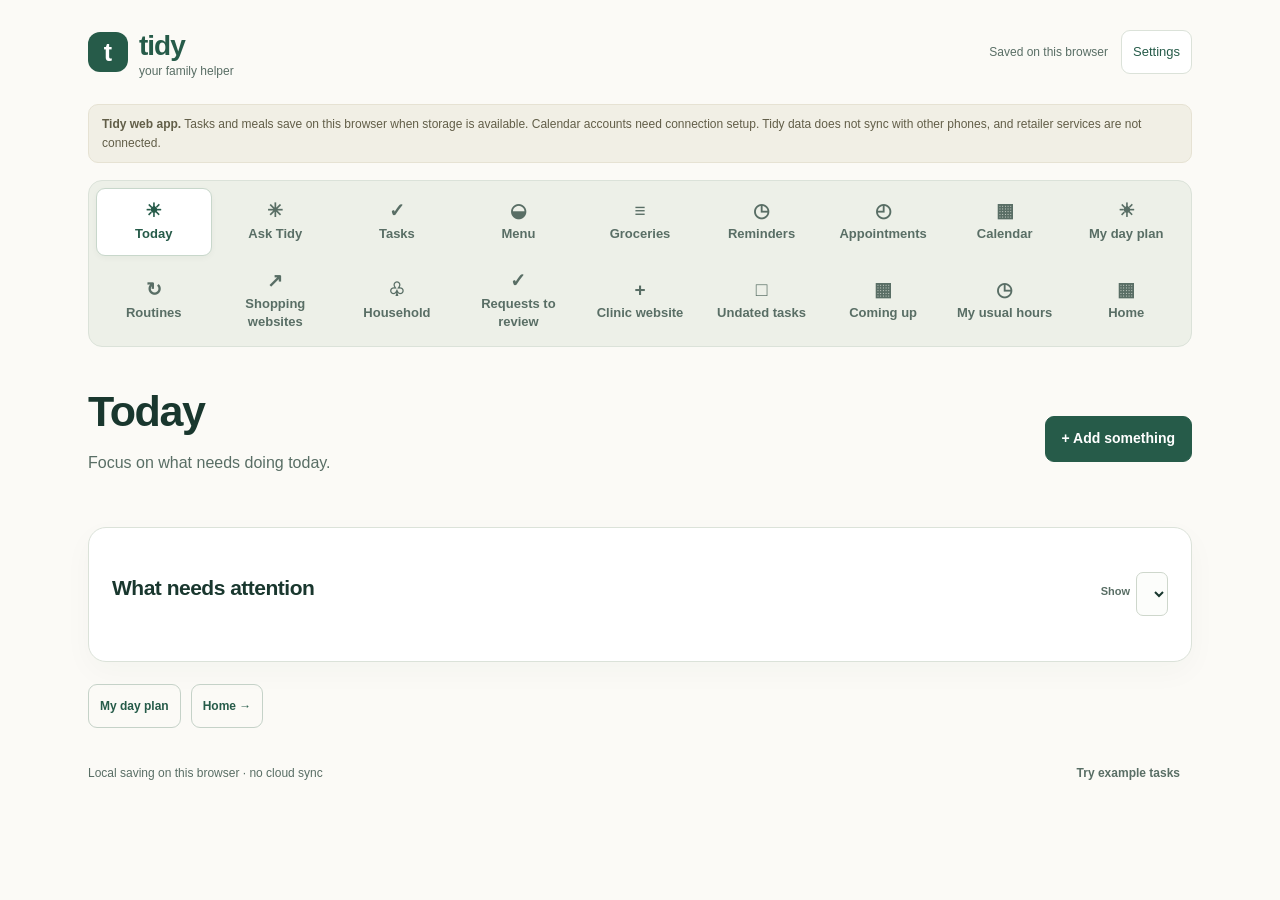
==== commit 041bea76: "Arrange Tidy navigation in two rows at the top" ====
--- a/web/index.html
+++ b/web/index.html
@@ -23,8 +23,7 @@
     <div class="storage-warning" id="storage-warning" role="alert" hidden></div>
     <div class="notice-bar" id="alert-banner" role="status" hidden><div id="alert-content"></div><button class="button small secondary" id="dismiss-alert">Dismiss</button></div>
     <div class="navigation-shell">
-      <div class="navigation-guidance"><p id="navigation-hint">Swipe or use the arrows for more sections.</p><div class="navigation-arrows"><button type="button" id="navigation-previous" aria-label="Previous sections" aria-controls="main-navigation" disabled>←</button><button type="button" id="navigation-next" aria-label="More sections" aria-controls="main-navigation">→</button></div></div>
-      <nav class="app-nav" id="main-navigation" aria-label="Main navigation" aria-describedby="navigation-hint">
+      <nav class="app-nav" id="main-navigation" aria-label="Main navigation">
         <button type="button" data-view="today" aria-current="page"><span aria-hidden="true">☀</span>Today</button>
         <button type="button" data-view="assistant"><span aria-hidden="true">✳</span>Ask Tidy</button>
         <button type="button" data-view="family"><span aria-hidden="true">✓</span>Tasks</button>
--- a/web/styles.css
+++ b/web/styles.css
@@ -1,22 +1,20 @@
 :root{--ink:#19372e;--muted:#596e65;--green:#265b49;--pale:#e8f0e9;--paper:#fbfaf6;--line:#dbe2d9;--accent:#a55231;--white:#fff;--shadow:0 10px 30px #16342708}
-*{box-sizing:border-box}body{margin:0;background:var(--paper);color:var(--ink);font:16px/1.55 -apple-system,BlinkMacSystemFont,"Segoe UI",sans-serif}button,input,textarea,select{font:inherit}button,input,select,a{touch-action:manipulation}button{cursor:pointer}button:disabled{cursor:default;opacity:.5}[hidden]{display:none!important}a{color:var(--green)}button:focus-visible,a:focus-visible,input:focus-visible,textarea:focus-visible,select:focus-visible{outline:3px solid #b86b35;outline-offset:3px}h1{font-size:clamp(29px,4.5vw,43px);letter-spacing:-1.4px;line-height:1.15;margin:0 0 14px}h2{font-size:21px;letter-spacing:-.5px;line-height:1.3;margin:0 0 13px}h3{font-size:17px;line-height:1.4;margin:0 0 8px}p{margin:0 0 12px}small{font-size:12px}.app-shell{max-width:1160px;margin:auto;padding:24px 28px 45px}.topbar{display:flex;justify-content:space-between;align-items:center;gap:16px;margin-bottom:23px}.brand{display:flex;align-items:center;gap:11px;text-decoration:none;letter-spacing:-1px;font-size:28px;font-weight:750}.brand small{display:block;font-size:12px;font-weight:500;letter-spacing:0;color:var(--muted);margin-top:-5px}.logo{background:var(--green);border-radius:12px;color:white;width:40px;height:40px;display:grid;place-items:center;font-size:25px;letter-spacing:0}.top-actions{display:flex;align-items:center;gap:13px}.save-indicator{font-size:12px;color:var(--muted)}.icon-button{border:1px solid var(--line);padding:8px 11px;border-radius:9px;background:white;color:var(--green);font-size:13px}.demo-note{font-size:12px;color:#625e48;background:#f1efe5;border:1px solid #e6e2d3;border-radius:10px;padding:10px 13px;margin-bottom:17px}.storage-warning,.error{background:#fff5ef;color:#9c3427;border:1px solid #e2b5ab;border-radius:10px;padding:13px;font-size:14px;overflow-wrap:anywhere}.storage-warning{margin-bottom:15px}.notice-bar{display:flex;gap:16px;align-items:center;justify-content:space-between;background:var(--pale);border:1px solid #bed0c1;border-radius:12px;padding:16px;margin-bottom:17px}.notice-bar p:last-child{margin-bottom:0}.notice-bar ul{margin:8px 0;padding-left:18px}.notice-bar .button{flex-shrink:0}.app-nav{display:flex;flex-wrap:nowrap;gap:6px;padding:6px 7px;max-width:100%;overflow-x:auto;overscroll-behavior-inline:contain;scroll-padding-inline:7px;scrollbar-width:thin;scrollbar-color:#8daba0 transparent}.app-nav button{flex:0 0 auto;display:flex;gap:8px;justify-content:center;align-items:center;border:0;border-radius:9px;min-height:44px;padding:10px 13px;background:none;color:var(--muted);font-size:14px;font-weight:650;white-space:nowrap}.app-nav button[aria-current=page]{background:white;color:var(--green);box-shadow:0 2px 6px #1433260a}.app-nav button span{font-size:19px}.eyebrow{font-size:11px;letter-spacing:1.3px;text-transform:uppercase;font-weight:750;color:var(--accent);margin:0 0 9px}.intro{color:var(--muted);max-width:700px;margin-bottom:25px}.page-heading{display:flex;align-items:center;justify-content:space-between;gap:20px;margin-bottom:4px}.page-heading>.button{flex-shrink:0}.stats{display:grid;grid-template-columns:repeat(3,minmax(0,1fr));gap:14px;margin-bottom:23px}.stat{border:1px solid var(--line);border-radius:14px;padding:17px;background:white}.stat strong{font-size:27px;display:block;line-height:1.2}.stat span{color:var(--muted);font-size:13px}.dashboard-grid{display:grid;grid-template-columns:minmax(0,1.7fr) minmax(0,1fr);gap:22px;align-items:start}.card{padding:23px;border:1px solid var(--line);border-radius:18px;background:white;box-shadow:var(--shadow);margin-bottom:21px;min-width:0}.card.soft{background:#f0f4eb}.section-heading{display:flex;align-items:center;justify-content:space-between;gap:13px;margin-bottom:15px}.section-heading h2{margin-bottom:0}.helper{color:var(--muted);font-size:13px;overflow-wrap:anywhere}.button{background:var(--green);border:1px solid var(--green);border-radius:9px;padding:11px 16px;color:white;font-size:14px;font-weight:650;min-height:43px}.button.secondary{background:transparent;color:var(--green);border-color:#c5d2c8}.button.text{background:none;color:var(--muted);border-color:transparent;padding-left:0}.button.small{padding:7px 11px;font-size:12px;min-height:35px}.actions{display:flex;gap:10px;justify-content:flex-end;flex-wrap:wrap;margin-top:20px}.actions.left{justify-content:flex-start}.compact-field{font-size:11px;color:var(--muted);display:flex;gap:6px;align-items:center}.compact-field select{border:1px solid #ced7cc;border-radius:7px;padding:5px;max-width:140px;font-size:12px}.task-list{display:grid;gap:12px}.task-row{border:1px solid var(--line);border-radius:12px;padding:15px;background:#fdfefb;min-width:0}.task-top{display:flex;gap:12px;justify-content:space-between;align-items:start}.task-copy{min-width:0;flex:1}.task-title{font-weight:650;font-size:15px;overflow-wrap:anywhere}.task-meta{display:flex;gap:6px;flex-wrap:wrap;margin-top:7px}.pill{display:inline-flex;background:#eef2eb;color:var(--green);border-radius:99px;padding:3px 8px;font-size:11px;overflow-wrap:anywhere;max-width:100%}.pill.warning{background:#f7e9dc;color:#8b4b2e}.pill.neutral{background:#eeeee8;color:var(--muted)}.task-row.done .task-title{text-decoration:line-through;color:var(--muted)}.task-row p{font-size:13px;color:var(--muted);margin:10px 0 0;white-space:pre-wrap;overflow-wrap:anywhere}.task-actions{display:flex;gap:9px;flex-wrap:wrap;margin-top:12px}.task-actions .button{padding:5px 9px;font-size:12px;min-height:32px}.done-button{border:1px solid #b7c9b8;background:var(--pale);color:var(--green);width:32px;height:32px;border-radius:50%;flex-shrink:0}.compact .task-row{padding:12px}.empty{padding:17px;border:1px dashed #c8d3c5;border-radius:12px;color:var(--muted);font-size:14px}.empty p{margin-bottom:8px}.task-time{font-size:12px;color:var(--muted);margin-top:5px}.filters{display:grid;grid-template-columns:1.4fr repeat(3,1fr);gap:12px;margin-bottom:23px}.filters label{margin:0;font-size:12px}.member-list{display:flex;gap:8px;flex-wrap:wrap}.member-button{background:#f2f5ed;color:var(--green);border:1px solid #d6dfd1;border-radius:99px;padding:8px 13px;font-size:13px}.assistant-card{max-width:820px}.assistant-greeting{display:flex;align-items:center;gap:14px;margin-bottom:19px}.assistant-greeting h2{margin-bottom:3px}.assistant-greeting p{margin-bottom:0}.assistant-icon{width:44px;height:44px;display:grid;place-items:center;border-radius:14px;background:var(--pale);font-size:27px;color:var(--green)}label{display:block;font-size:14px;font-weight:600;margin:15px 0 7px}input,select,textarea{width:100%;max-width:100%;min-width:0;color:var(--ink);border:1px solid #cbd6cd;border-radius:9px;background:#fcfdfb;padding:10px 11px;display:block;margin-top:6px}textarea{resize:vertical;line-height:1.5}input[type=checkbox]{display:inline-block;width:18px;height:18px;flex-shrink:0;margin:0;accent-color:var(--green)}.check{display:flex;align-items:center;gap:9px;font-size:14px;font-weight:500}.capture-actions{display:flex;gap:10px;justify-content:space-between;margin-top:13px;flex-wrap:wrap}.example-requests{display:flex;gap:7px;flex-wrap:wrap;margin-top:18px}.example-requests button{font-size:12px;color:var(--green);background:#f0f4ec;border:1px solid #dce5d7;border-radius:99px;padding:7px 11px}.assistant-response{border-left:3px solid var(--green);padding:13px 16px;background:#f1f5ee;border-radius:0 10px 10px 0;margin-top:20px;font-size:14px;white-space:pre-wrap;overflow-wrap:anywhere}.followup-actions{display:flex;gap:8px;flex-wrap:wrap;margin-top:13px}.tool-grid{display:grid;grid-template-columns:repeat(3,minmax(0,1fr));gap:16px;margin-bottom:24px}.tool-tile{display:flex;flex-direction:column;align-items:flex-start;text-align:left;gap:8px;background:white;border:1px solid var(--line);border-radius:15px;padding:21px;color:var(--green)}.tool-tile>span{font-size:25px;color:var(--accent)}.tool-tile strong{font-size:16px}.tool-tile small{font-size:13px;color:var(--muted);line-height:1.5}.provider-list{display:flex;gap:9px;flex-wrap:wrap}.request-card{border:1px solid var(--line);border-radius:12px;padding:17px;margin-top:12px}.request-card h3{overflow-wrap:anywhere}.request-card .helper{white-space:pre-wrap}.request-card .actions{justify-content:flex-start;margin-top:12px}.meals-section{padding:15px}.meals-section iframe{width:100%;height:950px;border:0;border-radius:13px;display:block;background:#fbfaf6}.footer{display:flex;align-items:center;justify-content:space-between;gap:15px;color:var(--muted);font-size:12px;margin-top:23px}.form-grid{display:grid;grid-template-columns:1fr 1fr;gap:0 15px}.form-grid label{min-width:0}dialog{border:1px solid var(--line);border-radius:18px;padding:25px;width:min(560px,calc(100vw - 28px));max-height:calc(100dvh - 30px);overflow:auto;color:var(--ink);background:white;box-shadow:0 20px 60px #12332625}dialog::backdrop{background:#13271f60}.dialog-heading{display:flex;align-items:center;justify-content:space-between;gap:15px;margin-bottom:12px}.dialog-heading h2{margin-bottom:0}.close-dialog{border:0;background:#f0f3ed;border-radius:50%;width:33px;height:33px;font-size:23px;line-height:1;color:var(--muted);flex-shrink:0}.setting-section{border-top:1px solid var(--line);padding-top:20px;margin-top:20px}.setting-section h3{margin-bottom:10px}.setting-section .helper{margin-top:12px}.file-button{cursor:pointer;display:inline-flex;align-items:center;margin:0}.file-button input{width:1px;height:1px;position:absolute;opacity:0;padding:0;border:0}.website-dialog{width:min(960px,calc(100vw - 24px))}.website-dialog iframe{width:100%;height:60vh;border:1px solid var(--line);border-radius:9px}.toast{position:fixed;left:50%;bottom:25px;transform:translateX(-50%);max-width:min(500px,90vw);padding:13px 18px;border-radius:12px;background:var(--ink);color:white;font-size:14px;box-shadow:0 10px 25px #18372d25;z-index:10;overflow-wrap:anywhere}
+*{box-sizing:border-box}body{margin:0;background:var(--paper);color:var(--ink);font:16px/1.55 -apple-system,BlinkMacSystemFont,"Segoe UI",sans-serif}button,input,textarea,select{font:inherit}button,input,select,a{touch-action:manipulation}button{cursor:pointer}button:disabled{cursor:default;opacity:.5}[hidden]{display:none!important}a{color:var(--green)}button:focus-visible,a:focus-visible,input:focus-visible,textarea:focus-visible,select:focus-visible{outline:3px solid #b86b35;outline-offset:3px}h1{font-size:clamp(29px,4.5vw,43px);letter-spacing:-1.4px;line-height:1.15;margin:0 0 14px}h2{font-size:21px;letter-spacing:-.5px;line-height:1.3;margin:0 0 13px}h3{font-size:17px;line-height:1.4;margin:0 0 8px}p{margin:0 0 12px}small{font-size:12px}.app-shell{max-width:1160px;margin:auto;padding:24px 28px 45px}.topbar{display:flex;justify-content:space-between;align-items:center;gap:16px;margin-bottom:23px}.brand{display:flex;align-items:center;gap:11px;text-decoration:none;letter-spacing:-1px;font-size:28px;font-weight:750}.brand small{display:block;font-size:12px;font-weight:500;letter-spacing:0;color:var(--muted);margin-top:-5px}.logo{background:var(--green);border-radius:12px;color:white;width:40px;height:40px;display:grid;place-items:center;font-size:25px;letter-spacing:0}.top-actions{display:flex;align-items:center;gap:13px}.save-indicator{font-size:12px;color:var(--muted)}.icon-button{border:1px solid var(--line);padding:8px 11px;border-radius:9px;background:white;color:var(--green);font-size:13px}.demo-note{font-size:12px;color:#625e48;background:#f1efe5;border:1px solid #e6e2d3;border-radius:10px;padding:10px 13px;margin-bottom:17px}.storage-warning,.error{background:#fff5ef;color:#9c3427;border:1px solid #e2b5ab;border-radius:10px;padding:13px;font-size:14px;overflow-wrap:anywhere}.storage-warning{margin-bottom:15px}.notice-bar{display:flex;gap:16px;align-items:center;justify-content:space-between;background:var(--pale);border:1px solid #bed0c1;border-radius:12px;padding:16px;margin-bottom:17px}.notice-bar p:last-child{margin-bottom:0}.notice-bar ul{margin:8px 0;padding-left:18px}.notice-bar .button{flex-shrink:0}.app-nav{display:grid;grid-template-columns:repeat(9,minmax(0,1fr));gap:6px;padding:7px;max-width:100%}.app-nav button{display:flex;flex-direction:column;gap:3px;justify-content:center;align-items:center;min-width:0;width:100%;border:1px solid transparent;border-radius:9px;min-height:68px;padding:8px 5px;background:none;color:var(--muted);font-size:13px;font-weight:650;line-height:1.35;text-align:center;white-space:normal;overflow-wrap:anywhere}.app-nav button[aria-current=page]{background:white;color:var(--green);border-color:#c8d7cb;box-shadow:0 2px 6px #1433260a}.app-nav button span{font-size:19px;line-height:1.1}.eyebrow{font-size:11px;letter-spacing:1.3px;text-transform:uppercase;font-weight:750;color:var(--accent);margin:0 0 9px}.intro{color:var(--muted);max-width:700px;margin-bottom:25px}.page-heading{display:flex;align-items:center;justify-content:space-between;gap:20px;margin-bottom:4px}.page-heading>.button{flex-shrink:0}.stats{display:grid;grid-template-columns:repeat(3,minmax(0,1fr));gap:14px;margin-bottom:23px}.stat{border:1px solid var(--line);border-radius:14px;padding:17px;background:white}.stat strong{font-size:27px;display:block;line-height:1.2}.stat span{color:var(--muted);font-size:13px}.dashboard-grid{display:grid;grid-template-columns:minmax(0,1.7fr) minmax(0,1fr);gap:22px;align-items:start}.card{padding:23px;border:1px solid var(--line);border-radius:18px;background:white;box-shadow:var(--shadow);margin-bottom:21px;min-width:0}.card.soft{background:#f0f4eb}.section-heading{display:flex;align-items:center;justify-content:space-between;gap:13px;margin-bottom:15px}.section-heading h2{margin-bottom:0}.helper{color:var(--muted);font-size:13px;overflow-wrap:anywhere}.button{background:var(--green);border:1px solid var(--green);border-radius:9px;padding:11px 16px;color:white;font-size:14px;font-weight:650;min-height:43px}.button.secondary{background:transparent;color:var(--green);border-color:#c5d2c8}.button.text{background:none;color:var(--muted);border-color:transparent;padding-left:0}.button.small{padding:7px 11px;font-size:12px;min-height:35px}.actions{display:flex;gap:10px;justify-content:flex-end;flex-wrap:wrap;margin-top:20px}.actions.left{justify-content:flex-start}.compact-field{font-size:11px;color:var(--muted);display:flex;gap:6px;align-items:center}.compact-field select{border:1px solid #ced7cc;border-radius:7px;padding:5px;max-width:140px;font-size:12px}.task-list{display:grid;gap:12px}.task-row{border:1px solid var(--line);border-radius:12px;padding:15px;background:#fdfefb;min-width:0}.task-top{display:flex;gap:12px;justify-content:space-between;align-items:start}.task-copy{min-width:0;flex:1}.task-title{font-weight:650;font-size:15px;overflow-wrap:anywhere}.task-meta{display:flex;gap:6px;flex-wrap:wrap;margin-top:7px}.pill{display:inline-flex;background:#eef2eb;color:var(--green);border-radius:99px;padding:3px 8px;font-size:11px;overflow-wrap:anywhere;max-width:100%}.pill.warning{background:#f7e9dc;color:#8b4b2e}.pill.neutral{background:#eeeee8;color:var(--muted)}.task-row.done .task-title{text-decoration:line-through;color:var(--muted)}.task-row p{font-size:13px;color:var(--muted);margin:10px 0 0;white-space:pre-wrap;overflow-wrap:anywhere}.task-actions{display:flex;gap:9px;flex-wrap:wrap;margin-top:12px}.task-actions .button{padding:5px 9px;font-size:12px;min-height:32px}.done-button{border:1px solid #b7c9b8;background:var(--pale);color:var(--green);width:32px;height:32px;border-radius:50%;flex-shrink:0}.compact .task-row{padding:12px}.empty{padding:17px;border:1px dashed #c8d3c5;border-radius:12px;color:var(--muted);font-size:14px}.empty p{margin-bottom:8px}.task-time{font-size:12px;color:var(--muted);margin-top:5px}.filters{display:grid;grid-template-columns:1.4fr repeat(3,1fr);gap:12px;margin-bottom:23px}.filters label{margin:0;font-size:12px}.member-list{display:flex;gap:8px;flex-wrap:wrap}.member-button{background:#f2f5ed;color:var(--green);border:1px solid #d6dfd1;border-radius:99px;padding:8px 13px;font-size:13px}.assistant-card{max-width:820px}.assistant-greeting{display:flex;align-items:center;gap:14px;margin-bottom:19px}.assistant-greeting h2{margin-bottom:3px}.assistant-greeting p{margin-bottom:0}.assistant-icon{width:44px;height:44px;display:grid;place-items:center;border-radius:14px;background:var(--pale);font-size:27px;color:var(--green)}label{display:block;font-size:14px;font-weight:600;margin:15px 0 7px}input,select,textarea{width:100%;max-width:100%;min-width:0;color:var(--ink);border:1px solid #cbd6cd;border-radius:9px;background:#fcfdfb;padding:10px 11px;display:block;margin-top:6px}textarea{resize:vertical;line-height:1.5}input[type=checkbox]{display:inline-block;width:18px;height:18px;flex-shrink:0;margin:0;accent-color:var(--green)}.check{display:flex;align-items:center;gap:9px;font-size:14px;font-weight:500}.capture-actions{display:flex;gap:10px;justify-content:space-between;margin-top:13px;flex-wrap:wrap}.example-requests{display:flex;gap:7px;flex-wrap:wrap;margin-top:18px}.example-requests button{font-size:12px;color:var(--green);background:#f0f4ec;border:1px solid #dce5d7;border-radius:99px;padding:7px 11px}.assistant-response{border-left:3px solid var(--green);padding:13px 16px;background:#f1f5ee;border-radius:0 10px 10px 0;margin-top:20px;font-size:14px;white-space:pre-wrap;overflow-wrap:anywhere}.followup-actions{display:flex;gap:8px;flex-wrap:wrap;margin-top:13px}.tool-grid{display:grid;grid-template-columns:repeat(3,minmax(0,1fr));gap:16px;margin-bottom:24px}.tool-tile{display:flex;flex-direction:column;align-items:flex-start;text-align:left;gap:8px;background:white;border:1px solid var(--line);border-radius:15px;padding:21px;color:var(--green)}.tool-tile>span{font-size:25px;color:var(--accent)}.tool-tile strong{font-size:16px}.tool-tile small{font-size:13px;color:var(--muted);line-height:1.5}.provider-list{display:flex;gap:9px;flex-wrap:wrap}.request-card{border:1px solid var(--line);border-radius:12px;padding:17px;margin-top:12px}.request-card h3{overflow-wrap:anywhere}.request-card .helper{white-space:pre-wrap}.request-card .actions{justify-content:flex-start;margin-top:12px}.meals-section{padding:15px}.meals-section iframe{width:100%;height:950px;border:0;border-radius:13px;display:block;background:#fbfaf6}.footer{display:flex;align-items:center;justify-content:space-between;gap:15px;color:var(--muted);font-size:12px;margin-top:23px}.form-grid{display:grid;grid-template-columns:1fr 1fr;gap:0 15px}.form-grid label{min-width:0}dialog{border:1px solid var(--line);border-radius:18px;padding:25px;width:min(560px,calc(100vw - 28px));max-height:calc(100dvh - 30px);overflow:auto;color:var(--ink);background:white;box-shadow:0 20px 60px #12332625}dialog::backdrop{background:#13271f60}.dialog-heading{display:flex;align-items:center;justify-content:space-between;gap:15px;margin-bottom:12px}.dialog-heading h2{margin-bottom:0}.close-dialog{border:0;background:#f0f3ed;border-radius:50%;width:33px;height:33px;font-size:23px;line-height:1;color:var(--muted);flex-shrink:0}.setting-section{border-top:1px solid var(--line);padding-top:20px;margin-top:20px}.setting-section h3{margin-bottom:10px}.setting-section .helper{margin-top:12px}.file-button{cursor:pointer;display:inline-flex;align-items:center;margin:0}.file-button input{width:1px;height:1px;position:absolute;opacity:0;padding:0;border:0}.website-dialog{width:min(960px,calc(100vw - 24px))}.website-dialog iframe{width:100%;height:60vh;border:1px solid var(--line);border-radius:9px}.toast{position:fixed;left:50%;bottom:25px;transform:translateX(-50%);max-width:min(500px,90vw);padding:13px 18px;border-radius:12px;background:var(--ink);color:white;font-size:14px;box-shadow:0 10px 25px #18372d25;z-index:10;overflow-wrap:anywhere}
 @media(max-width:850px){.dashboard-grid{grid-template-columns:1fr}.dashboard-grid>aside{display:grid;grid-template-columns:1fr 1fr;gap:18px;align-items:start}.dashboard-grid>aside>.card{margin-bottom:0}.filters{grid-template-columns:1fr 1fr}}
-@media(max-width:560px){.app-shell{padding:18px 15px calc(123px + env(safe-area-inset-bottom))}.brand{font-size:25px}.logo{width:35px;height:35px}.top-actions{gap:8px}.save-indicator{font-size:10px;max-width:100px;text-align:right}.icon-button{padding:7px 9px;font-size:12px}.demo-note{font-size:11px;padding:10px}.app-nav{position:static;margin:0;border:0;border-radius:0;padding:4px 5px;gap:2px;background:transparent}.app-nav button{flex-direction:column;gap:1px;padding:4px 8px;font-size:12px;line-height:18px;min-height:46px}.app-nav button span{font-size:18px;line-height:19px}.page-heading{align-items:start;flex-direction:column;gap:0;margin-top:24px;margin-bottom:22px}.page-heading .intro{margin-bottom:14px}.page-heading>.button{width:100%}.view>h1{margin-top:0}.view>.eyebrow{margin-top:28px}.stats{gap:8px;margin-bottom:20px}.stat{padding:13px 10px}.stat strong{font-size:24px}.stat span{font-size:11px}.card{padding:19px 16px;border-radius:15px}.dashboard-grid{gap:0}.dashboard-grid>aside{display:block}.dashboard-grid>aside>.card{margin-bottom:20px}.section-heading{align-items:start}.compact-field{flex-direction:column;align-items:end}.compact-field select{max-width:110px}.filters{gap:8px 11px}.filters input,.filters select{font-size:13px;padding:9px 7px}.form-grid{gap:0 10px}.tool-grid{grid-template-columns:1fr}.tool-tile{padding:17px}.notice-bar{align-items:start}.notice-bar .button{padding:7px;font-size:11px}.task-title{font-size:14px}.task-row{padding:13px}.capture-actions .button{flex:1;padding:10px;font-size:13px}.capture-actions{gap:8px}.footer{align-items:start}.toast{bottom:calc(105px + env(safe-area-inset-bottom))}.meals-section{padding:10px}.meals-section .section-heading{padding:5px}.meals-section iframe{border-radius:9px}dialog{padding:20px 17px}.website-dialog iframe{height:60dvh}}
+@media(max-width:560px){.app-shell{padding:18px 15px calc(30px + env(safe-area-inset-bottom))}.brand{font-size:25px}.logo{width:35px;height:35px}.top-actions{gap:8px}.save-indicator{font-size:10px;max-width:100px;text-align:right}.icon-button{padding:7px 9px;font-size:12px}.demo-note{font-size:11px;padding:10px}.app-nav{grid-template-columns:repeat(3,minmax(0,1fr));gap:5px;padding:6px}.app-nav button{padding:8px 2px;font-size:12px;line-height:1.4;min-height:54px}.app-nav button span{display:none}.page-heading{align-items:start;flex-direction:column;gap:0;margin-top:24px;margin-bottom:22px}.page-heading .intro{margin-bottom:14px}.page-heading>.button{width:100%}.view>h1{margin-top:0}.view>.eyebrow{margin-top:28px}.stats{gap:8px;margin-bottom:20px}.stat{padding:13px 10px}.stat strong{font-size:24px}.stat span{font-size:11px}.card{padding:19px 16px;border-radius:15px}.dashboard-grid{gap:0}.dashboard-grid>aside{display:block}.dashboard-grid>aside>.card{margin-bottom:20px}.section-heading{align-items:start}.compact-field{flex-direction:column;align-items:end}.compact-field select{max-width:110px}.filters{gap:8px 11px}.filters input,.filters select{font-size:13px;padding:9px 7px}.form-grid{gap:0 10px}.tool-grid{grid-template-columns:1fr}.tool-tile{padding:17px}.notice-bar{align-items:start}.notice-bar .button{padding:7px;font-size:11px}.task-title{font-size:14px}.task-row{padding:13px}.capture-actions .button{flex:1;padding:10px;font-size:13px}.capture-actions{gap:8px}.footer{align-items:start}.toast{bottom:calc(20px + env(safe-area-inset-bottom))}.meals-section{padding:10px}.meals-section .section-heading{padding:5px}.meals-section iframe{border-radius:9px}dialog{padding:20px 17px}.website-dialog iframe{height:60dvh}}
 .shopping-stores{padding:16px;margin:18px 0 24px;border-radius:12px;background:var(--pale)}.shopping-stores .helper{margin:10px 0 0}.shopping-subheading{margin-top:24px}.shopping-items{list-style:none;padding:0;margin:0}.shopping-items li{display:flex;justify-content:space-between;gap:14px;padding:10px 0;border-bottom:1px solid var(--line);font-size:14px;overflow-wrap:anywhere}.shopping-items li span:last-child{color:var(--muted);flex-shrink:0}.shopping-items li span:first-child{min-width:0}
 .button.small,.task-actions .button,.member-button,.icon-button,.example-requests button,.compact-field select{min-height:44px}.done-button,.close-dialog{width:44px;height:44px}.member-button{max-width:100%;overflow-wrap:anywhere}.file-button:focus-within{outline:3px solid #b86b35;outline-offset:3px}
 @media(max-width:560px){.filters input,.filters select{font-size:16px}}
 @media(prefers-reduced-motion:no-preference){.button{transition:transform .15s}.button:hover:not(:disabled){transform:translateY(-1px)}}
 .shopping-websites{background:#f0f4eb}.shopping-websites .provider-list{display:grid;grid-template-columns:repeat(4,minmax(0,1fr));gap:10px}.shopping-websites .provider-list .button{font-size:14px;min-height:48px;padding:12px 8px;overflow-wrap:anywhere}.store-disclaimer{margin:13px 0 0}.website-controls{display:flex;gap:10px;flex-wrap:wrap;margin:16px 0 12px}.website-controls a.button{display:inline-flex;align-items:center;justify-content:center;text-decoration:none}.website-recovery{background:var(--pale);border:1px solid #bed0c1;border-radius:12px;padding:18px;margin:16px 0}.website-recovery p{font-size:14px}.website-disclaimer{margin:12px 0 0}.website-dialog iframe{display:block}
 @media(max-width:560px){.shopping-websites .provider-list{grid-template-columns:repeat(2,minmax(0,1fr))}.website-controls>.button{flex:1;min-width:120px;padding:10px;font-size:13px}.website-recovery{padding:15px}}
-@media(max-width:560px){html{scroll-padding-bottom:calc(125px + env(safe-area-inset-bottom))}}
 .clinic-website .helper{overflow-wrap:anywhere}.clinic-website form .actions{margin-top:12px}.clinic-website form [role=status]{margin:12px 0 0;min-height:1.55em}
-.assistant-activity{border-color:#a8c2af;background:#f0f5ee;overflow-wrap:anywhere}.assistant-activity h2{font-size:20px}.assistant-activity .eyebrow{margin-bottom:7px}.activity-steps{margin:14px 0;padding-left:25px;display:grid;gap:8px}.activity-step{padding:5px 9px;border-left:3px solid #c3d1c5;font-size:14px}.activity-step[data-status=working]{border-color:var(--green);font-weight:650}.activity-step[data-status=done]{border-color:#63906d;color:var(--green)}.activity-step[data-status=error]{border-color:#9c3427;color:#9c3427;background:#fff5ef;border-radius:0 6px 6px 0}.assistant-activity-actions,.quick-links{display:flex;align-items:center;gap:10px;flex-wrap:wrap}.assistant-activity-actions{margin-top:14px}#assistant-activity-message:empty{display:none}.view-links{margin:0 0 21px}.assistant-highlight{outline:3px solid #b86b35;outline-offset:3px;scroll-margin-top:24px;scroll-margin-bottom:110px}#assistant-activity-title:focus-visible{outline:3px solid #b86b35;outline-offset:3px;border-radius:3px}
+.assistant-activity{border-color:#a8c2af;background:#f0f5ee;overflow-wrap:anywhere}.assistant-activity h2{font-size:20px}.assistant-activity .eyebrow{margin-bottom:7px}.activity-steps{margin:14px 0;padding-left:25px;display:grid;gap:8px}.activity-step{padding:5px 9px;border-left:3px solid #c3d1c5;font-size:14px}.activity-step[data-status=working]{border-color:var(--green);font-weight:650}.activity-step[data-status=done]{border-color:#63906d;color:var(--green)}.activity-step[data-status=error]{border-color:#9c3427;color:#9c3427;background:#fff5ef;border-radius:0 6px 6px 0}.assistant-activity-actions,.quick-links{display:flex;align-items:center;gap:10px;flex-wrap:wrap}.assistant-activity-actions{margin-top:14px}#assistant-activity-message:empty{display:none}.view-links{margin:0 0 21px}.assistant-highlight{outline:3px solid #b86b35;outline-offset:3px;scroll-margin-top:24px;scroll-margin-bottom:24px}#assistant-activity-title:focus-visible{outline:3px solid #b86b35;outline-offset:3px;border-radius:3px}
 @media(max-width:560px){.assistant-activity{padding:17px 15px}.assistant-activity-actions .button,.quick-links .button{max-width:100%;white-space:normal;overflow-wrap:anywhere}.assistant-activity-actions{gap:8px}.activity-steps{padding-left:21px}.activity-step{padding-left:7px}.quick-links{align-items:stretch}.quick-links .button{flex:1 1 110px}}
 .assistant-activity{max-width:820px}.assistant-reply{font-size:16px;line-height:1.6;background:var(--white);border:1px solid #ccdbcd;border-radius:3px 14px 14px;padding:13px 15px;margin:12px 0;white-space:pre-wrap;overflow-wrap:anywhere}.assistant-activity[data-status=error] .assistant-reply{border-color:#e2b5ab;background:#fff9f5}.assistant-activity[data-status=done]{padding-top:16px;padding-bottom:16px}.assistant-activity[data-status=done] .activity-steps{display:flex;flex-wrap:wrap;list-style:none;padding:0;gap:5px 13px;margin:9px 0}.assistant-activity[data-status=done] .activity-step{padding:1px 0 1px 7px;font-size:12px}.assistant-activity[data-status=done] h2{margin-bottom:8px}.assistant-activity[data-status=done] .assistant-activity-actions{margin-top:9px}.assistant-choices{display:flex;flex-wrap:wrap;gap:8px;margin:12px 0}.assistant-choices p{flex-basis:100%;margin-bottom:0}.assistant-choices .button{max-width:100%;overflow-wrap:anywhere;white-space:normal}.reminder-limit{margin-top:14px}
 .assistant-clarify{width:min(500px,calc(100vw - 28px));overflow-wrap:anywhere}.assistant-clarify .dialog-heading{align-items:flex-start}.clarify-context{padding:11px 13px;border:1px solid var(--line);border-radius:10px;background:var(--paper);white-space:pre-wrap}.clarify-context:empty{display:none}.clarify-question{font-size:18px;font-weight:650;line-height:1.5;margin:17px 0 12px;white-space:pre-wrap}.assistant-clarify .assistant-choices{gap:9px;margin:14px 0 18px}.assistant-clarify .assistant-choices:empty{display:none}.assistant-clarify .assistant-choices .button{min-height:44px;flex:1 1 120px;white-space:normal;overflow-wrap:anywhere}.assistant-clarify input{font-size:16px}.assistant-clarify #assistant-clarify-timezone{margin:9px 0 0}.assistant-clarify #assistant-clarify-status:empty{display:none}.assistant-clarify #assistant-clarify-status{margin:12px 0 0}.assistant-clarify .actions{margin-top:18px}.clarify-details{margin-top:12px}.assistant-clarify .button{max-width:100%;white-space:normal;overflow-wrap:anywhere}
 @media(max-width:560px){.assistant-clarify .dialog-heading h2{font-size:21px}.assistant-clarify .actions .button{flex:1 1 100px}.assistant-clarify .assistant-choices .button{padding-inline:11px}.clarify-question{font-size:17px}.assistant-activity-actions .button{flex:1 1 95px}}
 /* Each section keeps one job on its own page. */
-.app-nav button{min-width:0}
 .focused-view{max-width:960px;margin-inline:auto}
 .section-back{margin:0 0 14px;padding-right:8px}
 .section-group{margin:28px 0}
@@ -89,18 +87,7 @@
 
 .grocery-completed{margin-top:20px;border-top:1px solid var(--line);padding-top:8px}.grocery-completed summary{cursor:pointer;min-height:44px;padding:11px 0;color:var(--green);font-weight:650}.grocery-completed summary:focus-visible{outline:3px solid #b86b35;outline-offset:3px;border-radius:3px}.grocery-completed[open] summary{margin-bottom:8px}
 
-/* Every function is a direct button in the same sliding navigation row. */
-.navigation-shell{min-width:0;max-width:100%;margin-bottom:31px;background:#edf0e8;border:1px solid var(--line);border-radius:14px;overflow:hidden}
-.navigation-guidance{display:flex;justify-content:space-between;align-items:center;gap:10px;min-height:36px;padding:4px 8px 0 13px}
-.navigation-guidance p{margin:0;color:var(--muted);font-size:12px;line-height:1.4}
-.navigation-arrows{display:flex;gap:5px;flex-shrink:0}
-.navigation-arrows button{display:grid;place-items:center;width:42px;height:30px;padding:0;border:1px solid #bdcfc2;border-radius:7px;background:#f9fbf7;color:var(--green);font-size:21px;line-height:1}
-.navigation-arrows button:disabled{opacity:.35}
-@media(max-width:560px){
-  .navigation-shell{position:fixed;inset:auto 0 0;z-index:6;margin:0;padding-bottom:env(safe-area-inset-bottom);border-radius:14px 14px 0 0;background:#f3f5eef7;box-shadow:0 -3px 16px #18372d0c;backdrop-filter:blur(8px)}
-  .navigation-guidance{min-height:31px;padding:3px 7px 0 10px;gap:7px}
-  .navigation-guidance p{font-size:11px;line-height:1.3}
-  .navigation-arrows{gap:4px}
-  .navigation-arrows button{width:34px;height:27px;font-size:20px}
-  .assistant-highlight{scroll-margin-bottom:calc(125px + env(safe-area-inset-bottom))}
-}
+/* All sections stay visible in the navigation above the page. */
+.navigation-shell{min-width:0;max-width:100%;margin-bottom:31px;background:#edf0e8;border:1px solid var(--line);border-radius:14px}
+@media(min-width:561px) and (max-width:959px){.app-nav{grid-template-columns:repeat(6,minmax(0,1fr))}}
+@media(max-width:560px){.navigation-shell{margin-bottom:26px;border-radius:12px}}
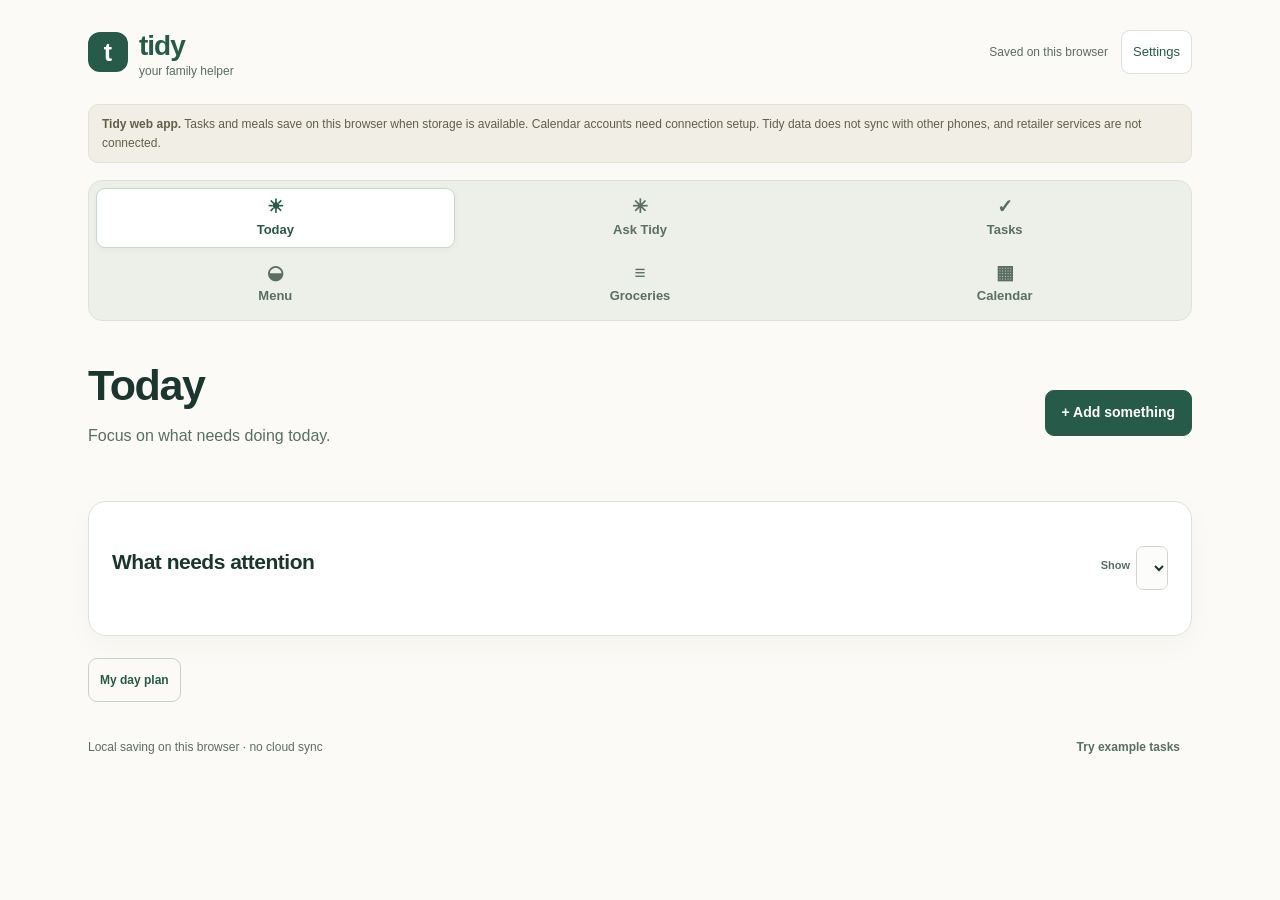
==== commit 44dd90f2: "Simplify Tidy navigation to six main sections" ====
--- a/web/index.html
+++ b/web/index.html
@@ -5,13 +5,15 @@
   <meta name="viewport" content="width=device-width, initial-scale=1">
   <meta name="theme-color" content="#265b49">
   <title>Tidy · Your day, in one place</title>
-  <link rel="stylesheet" href="styles.css">
+  <link rel="stylesheet" href="styles.css?v=20261021-six">
+  <script defer src="menu-helper.js"></script>
   <script defer src="core.js"></script>
   <script defer src="assistant.js"></script>
   <script defer src="calendar.js"></script>
   <script defer src="planner.js"></script>
   <script defer src="calendar-connect.js"></script>
-  <script defer src="app.js"></script>
+  <script defer src="menu-ui.js"></script>
+  <script defer src="app.js?v=20261021-six"></script>
 </head>
 <body>
   <div class="app-shell">
@@ -29,19 +31,7 @@
         <button type="button" data-view="family"><span aria-hidden="true">✓</span>Tasks</button>
         <button type="button" data-view="meals"><span aria-hidden="true">◒</span>Menu</button>
         <button type="button" data-view="shopping"><span aria-hidden="true">≡</span>Groceries</button>
-        <button type="button" data-view="reminders"><span aria-hidden="true">◷</span>Reminders</button>
-        <button type="button" data-view="appointments"><span aria-hidden="true">◴</span>Appointments</button>
         <button type="button" data-view="calendar"><span aria-hidden="true">▦</span>Calendar</button>
-        <button type="button" data-view="planning"><span aria-hidden="true">☀</span>My day plan</button>
-        <button type="button" data-view="routines"><span aria-hidden="true">↻</span>Routines</button>
-        <button type="button" data-view="stores"><span aria-hidden="true">↗</span>Shopping websites</button>
-        <button type="button" data-view="household"><span aria-hidden="true">♧</span>Household</button>
-        <button type="button" data-view="requests"><span aria-hidden="true">✓</span>Requests to review</button>
-        <button type="button" data-view="health"><span aria-hidden="true">+</span>Clinic website</button>
-        <button type="button" data-view="inbox"><span aria-hidden="true">□</span>Undated tasks</button>
-        <button type="button" data-view="upcoming"><span aria-hidden="true">▦</span>Coming up</button>
-        <button type="button" data-view="planning-settings"><span aria-hidden="true">◷</span>My usual hours</button>
-        <button type="button" data-view="tools"><span aria-hidden="true">▦</span>Home</button>
       </nav>
     </div>
     <main>
@@ -56,7 +46,7 @@
         <div class="page-heading"><div><p class="eyebrow" id="today-date"></p><h1 id="today-title" tabindex="-1">Today</h1><p class="intro">Focus on what needs doing today.</p></div><button type="button" class="button" id="today-add">+ Add something</button></div>
         <div class="stats" id="today-stats"></div>
         <section class="card"><div class="section-heading"><h2>What needs attention</h2><label class="compact-field">Show<select id="today-person" aria-label="Whose tasks to show today"></select></label></div><div id="today-conflicts" class="helper"></div><div id="today-tasks" class="task-list"></div></section>
-        <nav class="today-shortcuts" aria-label="More ways to organise"><button type="button" class="button secondary small" data-go="planning">My day plan</button><button type="button" class="button secondary small" data-go="tools">Home →</button></nav>
+        <nav class="today-shortcuts" aria-label="More ways to organise"><button type="button" class="button secondary small" data-go="planning">My day plan</button></nav>
       </section>
 <section class="view" id="view-assistant" aria-labelledby="assistant-title" hidden>
         <p class="eyebrow">Tell me what's on your mind</p><h1 id="assistant-title" tabindex="-1">One place to ask.</h1><p class="intro">Tell Tidy what you need in one message. Clear requests save straight away. Tidy uses your confirmed usual hours to help plan tasks and asks one quick question when an essential detail is missing.</p>
@@ -65,37 +55,41 @@
           <div class="example-requests"><button data-example="Notify me to call the clinic tomorrow at 6 pm">Remind me at 6 pm</button><button data-example="Appointment: dentist tomorrow at 6 pm">Add an appointment</button><button data-example="We need ketchup">We need ketchup</button><button data-example="Dad: take out bins tomorrow">Give someone a task</button><button data-example="What do I need to do today?">What's on today?</button></div>
           <div class="assistant-response" id="assistant-response" role="status" hidden></div><div id="assistant-followup"></div>
         </section>
+        <nav class="section-shortcuts" id="assistant-related" aria-label="Ask Tidy tools"><button type="button" class="button secondary small" data-go="requests">Requests to review</button></nav>
         <section class="card"><h2>You stay in control.</h2><p>Tasks and list items can be saved immediately. Purchases, bookings and messages become drafts for review. They are never sent or paid for by this demo.</p><p class="helper">Appointments you enter are your records; Tidy does not check that a provider has confirmed them.</p></section>
       </section>
       <section class="view" id="view-family" aria-labelledby="family-title" hidden>
-        <button type="button" class="button text small section-back" data-go="tools">← Home</button>
+
         <div class="page-heading"><div><p class="eyebrow">One job at a time</p><h1 id="family-title" tabindex="-1">Tasks</h1><p class="intro">Find, assign and complete the jobs on your list.</p></div><button type="button" class="button" id="family-add">+ New task</button></div>
         <section class="card"><div class="filters"><label>Search<input type="search" id="task-search" placeholder="Search tasks and notes"></label><label>Category<select id="category-filter"><option value="all">All categories</option><option>Work</option><option>Home</option><option>School</option><option>Shopping</option><option>Health</option></select></label><label>Assigned to<select id="person-filter"></select></label><label>Status<select id="status-filter"><option value="open">Open</option><option value="done">Done</option><option value="all">All tasks</option></select></label></div><div id="family-tasks" class="task-list"></div></section>
+        <nav class="section-shortcuts" id="tasks-related" aria-label="More task lists"><button type="button" class="button secondary small" data-go="routines">Routines</button><button type="button" class="button secondary small" data-go="inbox">Undated tasks</button></nav>
         <button type="button" class="button text small" id="tools-add-link">Add a task with a useful link</button>
       </section>
       <section class="view focused-view" id="view-routines" aria-labelledby="routines-title" hidden>
-        <button type="button" class="button text small section-back" data-go="tools">← Home</button>
+        <button type="button" class="button text small section-back" data-go="family">← Tasks</button>
         <h1 id="routines-title" tabindex="-1">Routines</h1><p class="intro">Keep repeating responsibilities in their own list.</p>
         <section class="card"><h2>Repeating responsibilities</h2><p class="helper">Completing a routine creates its next occurrence. Weekly routines keep their weekday; missed weeks do not create a pile of copies.</p><div id="routine-tasks" class="task-list"></div></section><button type="button" class="button" id="add-routine">+ Add a routine</button><div class="view-links"><button type="button" class="button text small" id="routines-reminders">See reminders →</button></div>
       </section>
 <section class="view" id="view-reminders" aria-labelledby="reminders-title" hidden>
-        <button type="button" class="button text small section-back" data-go="tools">← Home</button>
+        <button type="button" class="button text small section-back" data-go="calendar">← Calendar</button>
         <div class="page-heading"><div><p class="eyebrow">Less to remember</p><h1 id="reminders-title" tabindex="-1">Reminders</h1><p class="intro">See when Tidy will remind you and edit any saved reminder.</p></div><button type="button" class="button" id="reminders-add">+ Add a reminder</button></div>
         <section class="card soft"><h2>How your reminders work</h2><p>Keep Tidy open for alerts. You can enable optional browser notifications in Settings; your browser decides whether they are available.</p><p id="reminders-delivery-status" class="helper" role="status"></p><button type="button" class="button secondary small" id="reminders-settings">Reminder settings</button><p class="helper reminder-limit">These are Tidy reminders, not iPhone Clock alarms. Alerts after closing Tidy are not connected. Times are shown in Dubai time.</p></section>
         <section class="card"><h2>Saved reminders</h2><div id="reminder-tasks" class="task-list"></div></section>
         <section class="card"><div class="section-heading"><h2>Check-ins and alerts</h2><button class="button secondary small" id="pause-alerts">Pause alerts</button></div><p id="reminder-summary"></p><p class="helper">Alerts appear while this demo is open. Optional browser notifications depend on permission. Reliable alerts after closing the app need native iPhone implementation.</p><div class="quick-links"><button class="button text" id="edit-checkins">Choose check-in time</button></div></section>
       </section>
 <section class="view focused-view" id="view-appointments" aria-labelledby="appointments-title" hidden>
-        <button type="button" class="button text small section-back" data-go="tools">← Home</button>
+        <button type="button" class="button text small section-back" data-go="calendar">← Calendar</button>
         <div class="page-heading"><div><p class="eyebrow">Keep the details together</p><h1 id="appointments-title" tabindex="-1">Your appointments</h1><p class="intro">Keep appointment dates and times with the rest of your day.</p></div><button type="button" class="button" id="appointments-add">+ Add an appointment</button></div>
+        <nav class="section-shortcuts" id="appointments-related" aria-label="Appointment tools"><button type="button" class="button secondary small" data-go="health">Clinic website</button></nav>
         <section class="card soft"><h2>Your record of an appointment</h2><p>Adding an appointment saves it in this browser. Confirm the booking separately with the clinic or provider.</p><p class="helper">Tidy does not check availability, contact a provider or confirm a booking. Times are shown in Dubai time.</p></section>
         <section class="card"><h2>Saved appointments</h2><div id="appointment-tasks" class="task-list"></div></section>
         <section class="card"><h2>Appointment requests to review</h2><p class="helper">These requests still need your review and a separate booking with the provider.</p><div id="appointment-requests"></div></section>
       </section>
       <section class="view home-directory" id="view-tools" aria-labelledby="tools-title" hidden>
-        <p class="eyebrow">A place for each thing</p><h1 id="tools-title" tabindex="-1">Home</h1><p class="intro">Choose a section to get started. Your menu, groceries and other responsibilities each have their own space.</p>
+        <button type="button" class="button text small section-back" data-go="today">← Today</button>
+        <p class="eyebrow">Optional directory</p><h1 id="tools-title" tabindex="-1">All sections</h1><p class="intro">Find the extra tools here when you need them. The six main buttons keep everyday things close.</p>
         <section class="section-group everyday-sections" aria-labelledby="everyday-group-title"><h2 id="everyday-group-title">Everyday sections</h2><div class="section-grid everyday-grid">
-          <button type="button" class="section-tile" id="nav-meals" data-go="meals"><span class="section-tile-icon" aria-hidden="true">◒</span><strong>Menu</strong><small>Plan breakfast, lunch and dinner.</small><span class="section-tile-arrow" aria-hidden="true">→</span></button>
+          <button type="button" class="section-tile" id="nav-meals" data-go="meals"><span class="section-tile-icon" aria-hidden="true">◒</span><strong>Menu</strong><small>Name a meal and prepare its groceries.</small><span class="section-tile-arrow" aria-hidden="true">→</span></button>
           <button type="button" class="section-tile" id="nav-shopping" data-go="shopping"><span class="section-tile-icon" aria-hidden="true">≡</span><strong>Groceries</strong><small>Add and check off what you need.</small><span class="section-tile-arrow" aria-hidden="true">→</span></button>
           <button type="button" class="section-tile" id="nav-tasks" data-go="family"><span class="section-tile-icon" aria-hidden="true">✓</span><strong>Tasks</strong><small>Assign and complete your jobs.</small><span class="section-tile-arrow" aria-hidden="true">→</span></button>
           <button type="button" class="section-tile" id="nav-reminders" data-go="reminders"><span class="section-tile-icon" aria-hidden="true">◷</span><strong>Reminders</strong><small>See what Tidy will remind you about.</small><span class="section-tile-arrow" aria-hidden="true">→</span></button>
@@ -119,8 +113,9 @@
         </div></section>
       </section>
       <section class="view focused-view" id="view-calendar" aria-labelledby="calendar-title" hidden>
-        <button type="button" class="button text small section-back" data-go="tools">← Home</button>
-        <h1 id="calendar-title" tabindex="-1">Calendar</h1><p class="intro">Give Tidy a picture of the commitments you already have.</p>
+
+        <h1 id="calendar-title" tabindex="-1">Calendar</h1><p class="intro">Keep appointments, reminders and upcoming commitments together.</p>
+        <nav class="section-shortcuts" id="calendar-related" aria-label="Calendar tools"><button type="button" class="button secondary small" data-go="appointments">Appointments</button><button type="button" class="button secondary small" data-go="reminders">Reminders</button><button type="button" class="button secondary small" data-go="upcoming">Coming up</button></nav>
         <section class="card calendar-connection" aria-labelledby="calendar-connect-title">
           <p class="eyebrow">Plan around your calendar</p><h2 id="calendar-connect-title">Connect your calendar account</h2>
           <p>Choose the account that holds your events. After connection setup, your calendar provider asks for permission to read them.</p>
@@ -151,14 +146,14 @@
         <section class="card soft" aria-labelledby="calendar-export-title"><h2 id="calendar-export-title">Take your Tidy plan to Calendar</h2><p class="helper">Download the next seven days of your timed tasks and repeating responsibilities. You review and import the file into your calendar yourself; Tidy does not write to another app or create calendar alarms.</p><button type="button" class="button secondary" id="calendar-export">Download next 7 days for Calendar</button></section>
       </section>
       <section class="view focused-view" id="view-planning" aria-labelledby="planning-title" hidden>
-        <button type="button" class="button text small section-back" data-go="tools">← Home</button>
+        <button type="button" class="button text small section-back" data-go="today">← Today</button>
         <div class="page-heading"><div><p class="eyebrow">Make room for what matters</p><h1 id="planning-title" tabindex="-1">My day plan</h1><p class="intro">Fit flexible tasks around your work, family hours and saved commitments.</p></div><button type="button" class="button" id="planning-run">Organise my day</button></div>
         <section class="card soft planning-overview"><label for="planning-date">Day to organise<input id="planning-date" type="date"></label><p id="planning-summary" class="planning-summary" role="status"></p><div class="view-links"><button type="button" class="button secondary small" data-go="planning-settings">Change my usual hours</button><button type="button" class="button text small" data-go="calendar">Use calendar events →</button></div><p class="helper">Tidy uses your saved hours and calendar events. Fixed appointments stay at their original times. Refresh a connected account or re-import your file when your calendar changes. Tidy cannot see your school apps.</p></section>
         <section class="card" aria-labelledby="planning-items-title"><h2 id="planning-items-title">Your schedule</h2><div id="planning-items" class="task-list"></div></section>
         <section class="card" aria-labelledby="planning-unscheduled-title"><h2 id="planning-unscheduled-title">Still needs a time</h2><p class="helper">If a task cannot fit, it stays here for you to review.</p><div id="planning-unscheduled" class="task-list"></div></section>
       </section>
       <section class="view focused-view" id="view-planning-settings" aria-labelledby="planning-settings-title" hidden>
-        <button type="button" class="button text small section-back" data-go="tools">← Home</button>
+        <button type="button" class="button text small section-back" data-go="planning">← My day plan</button>
         <h1 id="planning-settings-title" tabindex="-1">My usual hours</h1><p class="intro">Tell Tidy what a normal day looks like so it can suggest useful times.</p>
         <section class="card"><h2>A routine that fits your family</h2><p class="helper">Any starting times are examples to confirm, not facts about your family. Change them before saving. All times are in Dubai time.</p><form id="planning-settings-form" novalidate>
           <label class="check planning-enabled"><input type="checkbox" id="planning-enabled">Suggest times and add reminders for flexible tasks</label>
@@ -172,9 +167,18 @@
         </form></section>
       </section>
       <section class="view focused-view" id="view-meals" aria-labelledby="meals-title" hidden>
-        <button type="button" class="button text small section-back" data-go="tools">← Home</button>
-        <h1 id="meals-title" tabindex="-1">Menu</h1><p class="intro">Plan what to eat. Breakfast, lunch and dinner each have their own weekday plan.</p>
+
+        <h1 id="meals-title" tabindex="-1">Menu</h1><p class="intro">Name a dish. Tidy prepares its ingredients for you to review, edit and take to the shop.</p>
         <div class="view-links related-links"><button type="button" class="button secondary small" data-go="shopping">Go to groceries →</button></div>
+        <section class="card quick-menu-card" aria-labelledby="quick-menu-title">
+          <p class="eyebrow">Current meal and its groceries</p><h2 id="quick-menu-title">What would you like to eat?</h2><p class="helper">Just name a simple dish. Tidy fills in the ingredients and amounts for you to review. This keeps one current meal draft at a time.</p>
+          <form id="quick-menu-form" novalidate><div class="quick-menu-capture"><label for="quick-menu-request">Your dish<input type="text" id="quick-menu-request" maxlength="1000" autocomplete="off" placeholder="Tomato pasta" aria-describedby="quick-menu-error"></label><label for="quick-menu-people">People<input type="number" id="quick-menu-people" min="1" max="20" step="1" value="4" inputmode="numeric"></label><button type="submit" class="button" id="quick-menu-prepare">Prepare my groceries</button></div></form>
+          <div class="quick-menu-examples" aria-label="Try a simple dish"><button type="button" class="button secondary small" data-quick-meal="Tomato pasta">Tomato pasta</button><button type="button" class="button secondary small" data-quick-meal="Chicken and rice">Chicken and rice</button><button type="button" class="button secondary small" data-quick-meal="Pancakes">Pancakes</button></div>
+          <p id="quick-menu-error" class="error" role="alert" hidden></p><p id="quick-menu-status" class="helper" role="status"></p><div id="quick-menu-choices" class="quick-menu-choices" hidden></div><div id="quick-menu-replacement" class="quick-menu-replacement" hidden><p id="quick-menu-replacement-message"></p><div class="actions left"><button type="button" class="button" id="quick-menu-replace">Replace current meal</button><button type="button" class="button secondary" id="quick-menu-keep">Keep current meal</button><button type="button" class="button text small" id="quick-menu-view-current">View current groceries →</button></div></div><button type="button" id="quick-menu-reload" class="button secondary small" hidden>Load saved draft</button>
+          <section id="quick-menu-review" class="quick-menu-review" aria-labelledby="quick-menu-draft-title" hidden><h3 id="quick-menu-draft-title" tabindex="-1">Review your groceries</h3><p id="quick-menu-assumptions" class="helper"></p><form id="quick-menu-review-form" novalidate><ul id="quick-menu-items" class="quick-menu-items"></ul><label class="check quick-menu-remember"><input type="checkbox" id="quick-menu-remember">Remember the product choices I entered</label><p class="helper">Saved choices are reused for matching ingredients. You can remove items you already have.</p><div class="actions left"><button type="submit" class="button" id="quick-menu-approve">Confirm shopping draft</button><button type="button" class="button secondary" id="quick-menu-continue" hidden>View approved groceries →</button></div></form><p id="quick-menu-preferences" class="helper"></p><button type="button" class="button text small" id="quick-menu-forget" hidden>Forget saved product choices</button></section>
+          <p class="helper quick-menu-limit">Kibsons and Waitrose purchase history, baskets and prices are not connected. This prepares your list; you place and confirm any order on the shop's website.</p>
+        </section>
+        <h2 class="weekday-plans-title">Weekday plans</h2>
         <div class="meal-tabs" role="tablist" aria-label="Meal type"><button type="button" id="meal-tab-breakfast" role="tab" data-meal="breakfast" aria-controls="meal-slide-breakfast" aria-selected="true" tabindex="0">Breakfast</button><button type="button" id="meal-tab-lunch" role="tab" data-meal="lunch" aria-controls="meal-slide-lunch" aria-selected="false" tabindex="-1">Lunch</button><button type="button" id="meal-tab-dinner" role="tab" data-meal="dinner" aria-controls="meal-slide-dinner" aria-selected="false" tabindex="-1">Dinner</button></div>
         <div class="meal-slide-controls"><button type="button" class="button secondary small" id="meal-previous" aria-label="Previous meal slide">← Previous</button><p id="meal-slide-status" class="helper" role="status">1 of 3 · Breakfast</p><button type="button" class="button secondary small" id="meal-next" aria-label="Next meal slide">Next →</button></div><section id="meal-slide-breakfast" class="meal-slide" role="tabpanel" aria-labelledby="meal-tab-breakfast" tabindex="0">
           <section class="card"><h2>Breakfast for the week</h2><p class="helper">Write one simple meal for each weekday.</p><form id="breakfast-form"><div class="weekday-meal-fields"><label for="breakfast-monday">Monday<input type="text" id="breakfast-monday" name="monday" maxlength="300" autocomplete="off" placeholder="What would you like?"></label>
@@ -191,39 +195,40 @@
         </section><section id="meal-slide-dinner" class="meal-slide" role="tabpanel" aria-labelledby="meal-tab-dinner" tabindex="0" hidden><section class="card"><h2>Dinner today</h2><div id="today-meal"></div><button type="button" class="button" id="show-meals">Plan weekday dinners</button></section><section class="card meals-section" id="meals-section" hidden><div class="section-heading"><h2>Your weekday meals</h2><button class="button secondary small" id="hide-meals">Close planner</button></div><iframe id="meals-frame" title="Tidy weekday meal planner" src="meals.html" loading="eager" sandbox="allow-scripts allow-same-origin allow-forms allow-downloads allow-modals"></iframe></section></section><p class="helper">Meal plans stay in Tidy. They do not place grocery orders.</p>
       </section>
       <section class="view focused-view" id="view-shopping" aria-labelledby="shopping-title" hidden>
-        <button type="button" class="button text small section-back" data-go="tools">← Home</button>
+
         <h1 id="shopping-title" tabindex="-1">Groceries</h1><p class="intro">Keep the items you need in one place, ready to check off or take to the shop.</p>
+        <section class="card" id="quick-menu-shopping-section" aria-labelledby="quick-menu-shopping-title" hidden><p class="eyebrow">From your menu</p><h2 id="quick-menu-shopping-title">Your meal groceries</h2><p id="quick-menu-shopping-status" class="helper" role="status"></p><ul id="quick-menu-shopping-items" class="shopping-items quick-menu-approved-items"></ul><div class="actions left"><button type="button" class="button secondary small" id="quick-menu-edit">Edit meal groceries</button><button type="button" class="button small" id="quick-menu-kibsons">Open Kibsons</button><button type="button" class="button small" id="quick-menu-waitrose">Open Waitrose</button></div><p class="helper">Your list has not been sent to a shop. Add the products on the shop's website and confirm any payment there.</p></section>
         <section class="card grocery-capture" aria-labelledby="grocery-add-title"><h2 id="grocery-add-title">Add a grocery item</h2><form id="grocery-form" novalidate><div class="grocery-fields"><label for="grocery-title">Item<input type="text" id="grocery-title" maxlength="300" required autocomplete="off" placeholder="For example, milk" aria-describedby="grocery-error"></label><label for="grocery-quantity">Quantity <span class="optional-label">(optional)</span><input type="text" id="grocery-quantity" maxlength="120" autocomplete="off" placeholder="For example, 2 bottles"></label><button type="submit" class="button" id="grocery-add">Add item</button></div><p id="grocery-error" class="error" role="alert" hidden></p><p id="grocery-status" class="helper" role="status"></p></form></section>
         <section class="card" id="shopping-card"><div class="section-heading"><h2>Your grocery list</h2><button class="button secondary small" id="download-shopping">Download list</button></div><p class="helper">Your items and approved meal ingredients stay in separate groups so you can check amounts before buying.</p><div class="view-links related-links"><button type="button" class="button secondary small" data-go="meals">Go to menu →</button><button type="button" class="button secondary small" data-go="stores">Choose a shopping website →</button></div><h3>Your items</h3><div id="shopping-tasks" class="task-list"></div><details id="grocery-completed-section" class="grocery-completed" hidden><summary>Checked items (<span id="grocery-completed-count">0</span>)</summary><p class="helper">Reopen an item if you need it again.</p><div id="grocery-completed-tasks" class="task-list"></div></details><h3 class="shopping-subheading">For your weekday meals</h3><p id="meal-shopping-status" class="helper"></p><ul id="meal-shopping-items" class="shopping-items"></ul><button class="button text small" id="shopping-meals">Review meal groceries</button></section>
       </section>
       <section class="view focused-view" id="view-stores" aria-labelledby="stores-title" hidden>
-        <button type="button" class="button text small section-back" data-go="tools">← Home</button>
+        <button type="button" class="button text small section-back" data-go="shopping">← Groceries</button>
         <h1 id="stores-title" tabindex="-1">Shopping websites</h1><p class="intro">Choose the website you want to use.</p>
         <div class="view-links related-links"><button type="button" class="button secondary small" data-go="shopping">Back to groceries →</button></div>
         <section class="card shopping-websites"><h2>Shopping websites</h2><p class="helper">Choose a store's website. You can try it inside Tidy or open its browser page if this view does not work.</p><div id="provider-list" class="provider-list"></div><p class="helper store-disclaimer">These are website links. Tidy does not send your list to a retailer or place an order.</p></section>
       </section>
       <section class="view focused-view" id="view-requests" aria-labelledby="requests-title" hidden>
-        <button type="button" class="button text small section-back" data-go="tools">← Home</button>
+        <button type="button" class="button text small section-back" data-go="assistant">← Ask Tidy</button>
         <h1 id="requests-title" tabindex="-1">Requests to review</h1><p class="intro">Decide what to do with each draft. Tidy does not send orders, bookings or messages.</p>
         <section class="card" id="requests-card"><div class="section-heading"><h2>All requests</h2><button class="button secondary small" id="new-action">Prepare a request</button></div><p class="helper">Approve preparation only. Live prices, delivery, booking availability and outbound messages are not connected.</p><div id="action-list"></div></section>
       </section>
       <section class="view focused-view" id="view-health" aria-labelledby="health-title" hidden>
-        <button type="button" class="button text small section-back" data-go="tools">← Home</button>
+        <button type="button" class="button text small section-back" data-go="appointments">← Appointments</button>
         <h1 id="health-title" tabindex="-1">Clinic website</h1><p class="intro">Keep your Health Square website in one place.</p>
         <section class="card clinic-website" aria-labelledby="health-square-title"><div class="section-heading"><h2 id="health-square-title">Health Square</h2><button type="button" class="button secondary small" id="health-square-open" disabled>Health Square</button></div><p class="helper">Paste the website address you use for Health Square. Tidy tries opening it here; confirm any appointment with the clinic.</p><p id="health-square-saved-link" class="helper" hidden></p><form id="health-square-form" novalidate><label for="health-square-url">Health Square website address</label><input id="health-square-url" type="url" maxlength="2048" placeholder="https://…" autocomplete="url" spellcheck="false" aria-describedby="health-square-status health-square-error"><div class="actions left"><button type="submit" class="button secondary small" id="health-square-save">Save website</button><button type="button" class="button text small" id="health-square-cancel" hidden>Cancel changes</button></div><p id="health-square-status" class="helper" role="status"></p><p id="health-square-error" class="error" role="alert" hidden></p></form></section>
       </section>
       <section class="view focused-view" id="view-household" aria-labelledby="household-title" hidden>
-        <button type="button" class="button text small section-back" data-go="tools">← Home</button>
+        <button type="button" class="button text small section-back" data-go="family">← Tasks</button>
         <h1 id="household-title" tabindex="-1">Your household</h1><p class="intro">Add names so you can assign tasks. These names are saved on this browser, without connected family accounts.</p>
         <section class="card"><div class="section-heading"><h2>Your household</h2><button class="button secondary small" id="add-member">Add a name</button></div><div class="member-list" id="member-list"></div></section>
       </section>
       <section class="view focused-view" id="view-inbox" aria-labelledby="inbox-title" hidden>
-        <button type="button" class="button text small section-back" data-go="tools">← Home</button>
+        <button type="button" class="button text small section-back" data-go="family">← Tasks</button>
         <h1 id="inbox-title" tabindex="-1">Undated tasks</h1><p class="intro">Give these jobs a date when you are ready.</p>
         <section class="card"><h2>Still to organise</h2><p class="helper">Undated tasks stay here until you choose a date or complete them.</p><div id="inbox-tasks" class="task-list"></div></section>
       </section>
       <section class="view focused-view" id="view-upcoming" aria-labelledby="upcoming-title" hidden>
-        <button type="button" class="button text small section-back" data-go="tools">← Home</button>
+        <button type="button" class="button text small section-back" data-go="calendar">← Calendar</button>
         <h1 id="upcoming-title" tabindex="-1">Coming up</h1><p class="intro">Prepare for the tasks ahead.</p>
         <section class="card soft"><p class="eyebrow">Coming up</p><h2>A little preparation.</h2><div id="upcoming-tasks" class="task-list compact"></div></section>
       </section>
@@ -253,6 +258,7 @@
   <dialog id="action-dialog" aria-labelledby="action-dialog-title"><form id="action-form"><div class="dialog-heading"><h2 id="action-dialog-title">Prepare a request</h2><button type="button" class="close-dialog" data-close="action-dialog" aria-label="Close request editor">×</button></div><p class="helper">This saves a draft. It never contacts anyone, confirms an appointment or spends money.</p><label>Request<input id="action-title" maxlength="300" required></label><label>Kind<select id="action-kind"><option value="purchase">Purchase</option><option value="booking">Appointment or booking</option><option value="message">Message</option></select></label><label>Provider or recipient (optional)<input id="action-provider" maxlength="300"></label><label>Website (optional)<input id="action-link" type="url" maxlength="2048" placeholder="https://…"></label><label>Details<textarea id="action-details" maxlength="10000" rows="4"></textarea></label><p class="error" id="action-error" role="alert" hidden></p><div class="actions"><button type="button" class="button secondary" data-close="action-dialog">Cancel</button><button type="submit" class="button">Save for review</button></div></form></dialog>
   <dialog id="member-dialog" aria-labelledby="member-dialog-title"><form id="member-form"><div class="dialog-heading"><h2 id="member-dialog-title">A household name</h2><button type="button" class="close-dialog" data-close="member-dialog" aria-label="Close name editor">×</button></div><p class="helper">Names help assign jobs in this browser. They are not signed-in accounts.</p><label>Name<input id="member-name" maxlength="120" required></label><p class="error" id="member-error" role="alert" hidden></p><div class="actions"><button type="button" class="button secondary" data-close="member-dialog">Cancel</button><button type="submit" class="button">Save name</button></div></form></dialog>
   <dialog id="settings-dialog" aria-labelledby="settings-title"><div class="dialog-heading"><h2 id="settings-title">Settings and saved data</h2><button class="close-dialog" data-close="settings-dialog" aria-label="Close settings">×</button></div>
+    <section class="setting-section" id="organisation-settings"><h3>Organisation</h3><div class="section-shortcuts"><button type="button" class="button secondary small" id="settings-household" data-go="household">Household names</button><button type="button" class="button secondary small" id="settings-usual-hours" data-go="planning-settings">My usual hours</button><button type="button" class="button text small" id="settings-all-sections" data-go="tools">All sections</button></div></section>
     <section class="setting-section"><h3>Gentle check-ins</h3><form id="settings-form"><label class="check"><input type="checkbox" id="checkin-enabled">Ask me to review my day</label><label>Daily check-in time (Dubai)<input id="checkin-time" type="time" value="09:00"></label><label class="check"><input type="checkbox" id="alerts-paused">Pause all demo alerts</label><button class="button secondary small" type="submit">Save alert preferences</button></form><p class="helper">Check-ins appear when the demo is open. They do not listen to conversations.</p><button class="button secondary small" id="enable-browser-alerts">Enable browser notifications</button><p id="browser-alert-status" class="helper" role="status"></p></section>
     <section class="setting-section"><h3>Backup and restore</h3><p>Download a copy of your saved tasks, names, requests and meal drafts.</p><div class="actions left"><button class="button secondary small" id="export-backup">Download backup</button><label class="file-button button secondary small">Restore backup<input id="import-backup" type="file" accept="application/json,.json"></label><button class="button text small" id="export-recovery" hidden>Download unreadable saved data</button></div><p class="helper">Restore replaces this demo's data after a check. Existing Tidy web/native backups need a separate migration.</p><p class="error" id="backup-error" role="alert" hidden></p></section>
     <section class="setting-section"><h3>Accounts and connected services</h3><div class="actions left"><button class="button secondary small" disabled>Continue with Google</button><button class="button secondary small" disabled>Continue with Microsoft</button></div><p class="helper">Sign-in, cloud family sharing and iPhone notifications still need the native project and service configuration. Tidy sign-in is separate from retailer or clinic sign-in.</p></section>
--- a/web/styles.css
+++ b/web/styles.css
@@ -1,5 +1,5 @@
 :root{--ink:#19372e;--muted:#596e65;--green:#265b49;--pale:#e8f0e9;--paper:#fbfaf6;--line:#dbe2d9;--accent:#a55231;--white:#fff;--shadow:0 10px 30px #16342708}
-*{box-sizing:border-box}body{margin:0;background:var(--paper);color:var(--ink);font:16px/1.55 -apple-system,BlinkMacSystemFont,"Segoe UI",sans-serif}button,input,textarea,select{font:inherit}button,input,select,a{touch-action:manipulation}button{cursor:pointer}button:disabled{cursor:default;opacity:.5}[hidden]{display:none!important}a{color:var(--green)}button:focus-visible,a:focus-visible,input:focus-visible,textarea:focus-visible,select:focus-visible{outline:3px solid #b86b35;outline-offset:3px}h1{font-size:clamp(29px,4.5vw,43px);letter-spacing:-1.4px;line-height:1.15;margin:0 0 14px}h2{font-size:21px;letter-spacing:-.5px;line-height:1.3;margin:0 0 13px}h3{font-size:17px;line-height:1.4;margin:0 0 8px}p{margin:0 0 12px}small{font-size:12px}.app-shell{max-width:1160px;margin:auto;padding:24px 28px 45px}.topbar{display:flex;justify-content:space-between;align-items:center;gap:16px;margin-bottom:23px}.brand{display:flex;align-items:center;gap:11px;text-decoration:none;letter-spacing:-1px;font-size:28px;font-weight:750}.brand small{display:block;font-size:12px;font-weight:500;letter-spacing:0;color:var(--muted);margin-top:-5px}.logo{background:var(--green);border-radius:12px;color:white;width:40px;height:40px;display:grid;place-items:center;font-size:25px;letter-spacing:0}.top-actions{display:flex;align-items:center;gap:13px}.save-indicator{font-size:12px;color:var(--muted)}.icon-button{border:1px solid var(--line);padding:8px 11px;border-radius:9px;background:white;color:var(--green);font-size:13px}.demo-note{font-size:12px;color:#625e48;background:#f1efe5;border:1px solid #e6e2d3;border-radius:10px;padding:10px 13px;margin-bottom:17px}.storage-warning,.error{background:#fff5ef;color:#9c3427;border:1px solid #e2b5ab;border-radius:10px;padding:13px;font-size:14px;overflow-wrap:anywhere}.storage-warning{margin-bottom:15px}.notice-bar{display:flex;gap:16px;align-items:center;justify-content:space-between;background:var(--pale);border:1px solid #bed0c1;border-radius:12px;padding:16px;margin-bottom:17px}.notice-bar p:last-child{margin-bottom:0}.notice-bar ul{margin:8px 0;padding-left:18px}.notice-bar .button{flex-shrink:0}.app-nav{display:grid;grid-template-columns:repeat(9,minmax(0,1fr));gap:6px;padding:7px;max-width:100%}.app-nav button{display:flex;flex-direction:column;gap:3px;justify-content:center;align-items:center;min-width:0;width:100%;border:1px solid transparent;border-radius:9px;min-height:68px;padding:8px 5px;background:none;color:var(--muted);font-size:13px;font-weight:650;line-height:1.35;text-align:center;white-space:normal;overflow-wrap:anywhere}.app-nav button[aria-current=page]{background:white;color:var(--green);border-color:#c8d7cb;box-shadow:0 2px 6px #1433260a}.app-nav button span{font-size:19px;line-height:1.1}.eyebrow{font-size:11px;letter-spacing:1.3px;text-transform:uppercase;font-weight:750;color:var(--accent);margin:0 0 9px}.intro{color:var(--muted);max-width:700px;margin-bottom:25px}.page-heading{display:flex;align-items:center;justify-content:space-between;gap:20px;margin-bottom:4px}.page-heading>.button{flex-shrink:0}.stats{display:grid;grid-template-columns:repeat(3,minmax(0,1fr));gap:14px;margin-bottom:23px}.stat{border:1px solid var(--line);border-radius:14px;padding:17px;background:white}.stat strong{font-size:27px;display:block;line-height:1.2}.stat span{color:var(--muted);font-size:13px}.dashboard-grid{display:grid;grid-template-columns:minmax(0,1.7fr) minmax(0,1fr);gap:22px;align-items:start}.card{padding:23px;border:1px solid var(--line);border-radius:18px;background:white;box-shadow:var(--shadow);margin-bottom:21px;min-width:0}.card.soft{background:#f0f4eb}.section-heading{display:flex;align-items:center;justify-content:space-between;gap:13px;margin-bottom:15px}.section-heading h2{margin-bottom:0}.helper{color:var(--muted);font-size:13px;overflow-wrap:anywhere}.button{background:var(--green);border:1px solid var(--green);border-radius:9px;padding:11px 16px;color:white;font-size:14px;font-weight:650;min-height:43px}.button.secondary{background:transparent;color:var(--green);border-color:#c5d2c8}.button.text{background:none;color:var(--muted);border-color:transparent;padding-left:0}.button.small{padding:7px 11px;font-size:12px;min-height:35px}.actions{display:flex;gap:10px;justify-content:flex-end;flex-wrap:wrap;margin-top:20px}.actions.left{justify-content:flex-start}.compact-field{font-size:11px;color:var(--muted);display:flex;gap:6px;align-items:center}.compact-field select{border:1px solid #ced7cc;border-radius:7px;padding:5px;max-width:140px;font-size:12px}.task-list{display:grid;gap:12px}.task-row{border:1px solid var(--line);border-radius:12px;padding:15px;background:#fdfefb;min-width:0}.task-top{display:flex;gap:12px;justify-content:space-between;align-items:start}.task-copy{min-width:0;flex:1}.task-title{font-weight:650;font-size:15px;overflow-wrap:anywhere}.task-meta{display:flex;gap:6px;flex-wrap:wrap;margin-top:7px}.pill{display:inline-flex;background:#eef2eb;color:var(--green);border-radius:99px;padding:3px 8px;font-size:11px;overflow-wrap:anywhere;max-width:100%}.pill.warning{background:#f7e9dc;color:#8b4b2e}.pill.neutral{background:#eeeee8;color:var(--muted)}.task-row.done .task-title{text-decoration:line-through;color:var(--muted)}.task-row p{font-size:13px;color:var(--muted);margin:10px 0 0;white-space:pre-wrap;overflow-wrap:anywhere}.task-actions{display:flex;gap:9px;flex-wrap:wrap;margin-top:12px}.task-actions .button{padding:5px 9px;font-size:12px;min-height:32px}.done-button{border:1px solid #b7c9b8;background:var(--pale);color:var(--green);width:32px;height:32px;border-radius:50%;flex-shrink:0}.compact .task-row{padding:12px}.empty{padding:17px;border:1px dashed #c8d3c5;border-radius:12px;color:var(--muted);font-size:14px}.empty p{margin-bottom:8px}.task-time{font-size:12px;color:var(--muted);margin-top:5px}.filters{display:grid;grid-template-columns:1.4fr repeat(3,1fr);gap:12px;margin-bottom:23px}.filters label{margin:0;font-size:12px}.member-list{display:flex;gap:8px;flex-wrap:wrap}.member-button{background:#f2f5ed;color:var(--green);border:1px solid #d6dfd1;border-radius:99px;padding:8px 13px;font-size:13px}.assistant-card{max-width:820px}.assistant-greeting{display:flex;align-items:center;gap:14px;margin-bottom:19px}.assistant-greeting h2{margin-bottom:3px}.assistant-greeting p{margin-bottom:0}.assistant-icon{width:44px;height:44px;display:grid;place-items:center;border-radius:14px;background:var(--pale);font-size:27px;color:var(--green)}label{display:block;font-size:14px;font-weight:600;margin:15px 0 7px}input,select,textarea{width:100%;max-width:100%;min-width:0;color:var(--ink);border:1px solid #cbd6cd;border-radius:9px;background:#fcfdfb;padding:10px 11px;display:block;margin-top:6px}textarea{resize:vertical;line-height:1.5}input[type=checkbox]{display:inline-block;width:18px;height:18px;flex-shrink:0;margin:0;accent-color:var(--green)}.check{display:flex;align-items:center;gap:9px;font-size:14px;font-weight:500}.capture-actions{display:flex;gap:10px;justify-content:space-between;margin-top:13px;flex-wrap:wrap}.example-requests{display:flex;gap:7px;flex-wrap:wrap;margin-top:18px}.example-requests button{font-size:12px;color:var(--green);background:#f0f4ec;border:1px solid #dce5d7;border-radius:99px;padding:7px 11px}.assistant-response{border-left:3px solid var(--green);padding:13px 16px;background:#f1f5ee;border-radius:0 10px 10px 0;margin-top:20px;font-size:14px;white-space:pre-wrap;overflow-wrap:anywhere}.followup-actions{display:flex;gap:8px;flex-wrap:wrap;margin-top:13px}.tool-grid{display:grid;grid-template-columns:repeat(3,minmax(0,1fr));gap:16px;margin-bottom:24px}.tool-tile{display:flex;flex-direction:column;align-items:flex-start;text-align:left;gap:8px;background:white;border:1px solid var(--line);border-radius:15px;padding:21px;color:var(--green)}.tool-tile>span{font-size:25px;color:var(--accent)}.tool-tile strong{font-size:16px}.tool-tile small{font-size:13px;color:var(--muted);line-height:1.5}.provider-list{display:flex;gap:9px;flex-wrap:wrap}.request-card{border:1px solid var(--line);border-radius:12px;padding:17px;margin-top:12px}.request-card h3{overflow-wrap:anywhere}.request-card .helper{white-space:pre-wrap}.request-card .actions{justify-content:flex-start;margin-top:12px}.meals-section{padding:15px}.meals-section iframe{width:100%;height:950px;border:0;border-radius:13px;display:block;background:#fbfaf6}.footer{display:flex;align-items:center;justify-content:space-between;gap:15px;color:var(--muted);font-size:12px;margin-top:23px}.form-grid{display:grid;grid-template-columns:1fr 1fr;gap:0 15px}.form-grid label{min-width:0}dialog{border:1px solid var(--line);border-radius:18px;padding:25px;width:min(560px,calc(100vw - 28px));max-height:calc(100dvh - 30px);overflow:auto;color:var(--ink);background:white;box-shadow:0 20px 60px #12332625}dialog::backdrop{background:#13271f60}.dialog-heading{display:flex;align-items:center;justify-content:space-between;gap:15px;margin-bottom:12px}.dialog-heading h2{margin-bottom:0}.close-dialog{border:0;background:#f0f3ed;border-radius:50%;width:33px;height:33px;font-size:23px;line-height:1;color:var(--muted);flex-shrink:0}.setting-section{border-top:1px solid var(--line);padding-top:20px;margin-top:20px}.setting-section h3{margin-bottom:10px}.setting-section .helper{margin-top:12px}.file-button{cursor:pointer;display:inline-flex;align-items:center;margin:0}.file-button input{width:1px;height:1px;position:absolute;opacity:0;padding:0;border:0}.website-dialog{width:min(960px,calc(100vw - 24px))}.website-dialog iframe{width:100%;height:60vh;border:1px solid var(--line);border-radius:9px}.toast{position:fixed;left:50%;bottom:25px;transform:translateX(-50%);max-width:min(500px,90vw);padding:13px 18px;border-radius:12px;background:var(--ink);color:white;font-size:14px;box-shadow:0 10px 25px #18372d25;z-index:10;overflow-wrap:anywhere}
+*{box-sizing:border-box}body{margin:0;background:var(--paper);color:var(--ink);font:16px/1.55 -apple-system,BlinkMacSystemFont,"Segoe UI",sans-serif}button,input,textarea,select{font:inherit}button,input,select,a{touch-action:manipulation}button{cursor:pointer}button:disabled{cursor:default;opacity:.5}[hidden]{display:none!important}a{color:var(--green)}button:focus-visible,a:focus-visible,input:focus-visible,textarea:focus-visible,select:focus-visible{outline:3px solid #b86b35;outline-offset:3px}h1{font-size:clamp(29px,4.5vw,43px);letter-spacing:-1.4px;line-height:1.15;margin:0 0 14px}h2{font-size:21px;letter-spacing:-.5px;line-height:1.3;margin:0 0 13px}h3{font-size:17px;line-height:1.4;margin:0 0 8px}p{margin:0 0 12px}small{font-size:12px}.app-shell{max-width:1160px;margin:auto;padding:24px 28px 45px}.topbar{display:flex;justify-content:space-between;align-items:center;gap:16px;margin-bottom:23px}.brand{display:flex;align-items:center;gap:11px;text-decoration:none;letter-spacing:-1px;font-size:28px;font-weight:750}.brand small{display:block;font-size:12px;font-weight:500;letter-spacing:0;color:var(--muted);margin-top:-5px}.logo{background:var(--green);border-radius:12px;color:white;width:40px;height:40px;display:grid;place-items:center;font-size:25px;letter-spacing:0}.top-actions{display:flex;align-items:center;gap:13px}.save-indicator{font-size:12px;color:var(--muted)}.icon-button{border:1px solid var(--line);padding:8px 11px;border-radius:9px;background:white;color:var(--green);font-size:13px}.demo-note{font-size:12px;color:#625e48;background:#f1efe5;border:1px solid #e6e2d3;border-radius:10px;padding:10px 13px;margin-bottom:17px}.storage-warning,.error{background:#fff5ef;color:#9c3427;border:1px solid #e2b5ab;border-radius:10px;padding:13px;font-size:14px;overflow-wrap:anywhere}.storage-warning{margin-bottom:15px}.notice-bar{display:flex;gap:16px;align-items:center;justify-content:space-between;background:var(--pale);border:1px solid #bed0c1;border-radius:12px;padding:16px;margin-bottom:17px}.notice-bar p:last-child{margin-bottom:0}.notice-bar ul{margin:8px 0;padding-left:18px}.notice-bar .button{flex-shrink:0}.app-nav{display:grid;grid-template-columns:repeat(3,minmax(0,1fr));gap:6px;padding:7px;max-width:100%}.app-nav button{display:flex;flex-direction:column;gap:3px;justify-content:center;align-items:center;min-width:0;width:100%;border:1px solid transparent;border-radius:9px;min-height:68px;padding:8px 5px;background:none;color:var(--muted);font-size:13px;font-weight:650;line-height:1.35;text-align:center;white-space:normal;overflow-wrap:anywhere}.app-nav button[aria-current=page]{background:white;color:var(--green);border-color:#c8d7cb;box-shadow:0 2px 6px #1433260a}.app-nav button span{font-size:19px;line-height:1.1}.eyebrow{font-size:11px;letter-spacing:1.3px;text-transform:uppercase;font-weight:750;color:var(--accent);margin:0 0 9px}.intro{color:var(--muted);max-width:700px;margin-bottom:25px}.page-heading{display:flex;align-items:center;justify-content:space-between;gap:20px;margin-bottom:4px}.page-heading>.button{flex-shrink:0}.stats{display:grid;grid-template-columns:repeat(3,minmax(0,1fr));gap:14px;margin-bottom:23px}.stat{border:1px solid var(--line);border-radius:14px;padding:17px;background:white}.stat strong{font-size:27px;display:block;line-height:1.2}.stat span{color:var(--muted);font-size:13px}.dashboard-grid{display:grid;grid-template-columns:minmax(0,1.7fr) minmax(0,1fr);gap:22px;align-items:start}.card{padding:23px;border:1px solid var(--line);border-radius:18px;background:white;box-shadow:var(--shadow);margin-bottom:21px;min-width:0}.card.soft{background:#f0f4eb}.section-heading{display:flex;align-items:center;justify-content:space-between;gap:13px;margin-bottom:15px}.section-heading h2{margin-bottom:0}.helper{color:var(--muted);font-size:13px;overflow-wrap:anywhere}.button{background:var(--green);border:1px solid var(--green);border-radius:9px;padding:11px 16px;color:white;font-size:14px;font-weight:650;min-height:43px}.button.secondary{background:transparent;color:var(--green);border-color:#c5d2c8}.button.text{background:none;color:var(--muted);border-color:transparent;padding-left:0}.button.small{padding:7px 11px;font-size:12px;min-height:35px}.actions{display:flex;gap:10px;justify-content:flex-end;flex-wrap:wrap;margin-top:20px}.actions.left{justify-content:flex-start}.compact-field{font-size:11px;color:var(--muted);display:flex;gap:6px;align-items:center}.compact-field select{border:1px solid #ced7cc;border-radius:7px;padding:5px;max-width:140px;font-size:12px}.task-list{display:grid;gap:12px}.task-row{border:1px solid var(--line);border-radius:12px;padding:15px;background:#fdfefb;min-width:0}.task-top{display:flex;gap:12px;justify-content:space-between;align-items:start}.task-copy{min-width:0;flex:1}.task-title{font-weight:650;font-size:15px;overflow-wrap:anywhere}.task-meta{display:flex;gap:6px;flex-wrap:wrap;margin-top:7px}.pill{display:inline-flex;background:#eef2eb;color:var(--green);border-radius:99px;padding:3px 8px;font-size:11px;overflow-wrap:anywhere;max-width:100%}.pill.warning{background:#f7e9dc;color:#8b4b2e}.pill.neutral{background:#eeeee8;color:var(--muted)}.task-row.done .task-title{text-decoration:line-through;color:var(--muted)}.task-row p{font-size:13px;color:var(--muted);margin:10px 0 0;white-space:pre-wrap;overflow-wrap:anywhere}.task-actions{display:flex;gap:9px;flex-wrap:wrap;margin-top:12px}.task-actions .button{padding:5px 9px;font-size:12px;min-height:32px}.done-button{border:1px solid #b7c9b8;background:var(--pale);color:var(--green);width:32px;height:32px;border-radius:50%;flex-shrink:0}.compact .task-row{padding:12px}.empty{padding:17px;border:1px dashed #c8d3c5;border-radius:12px;color:var(--muted);font-size:14px}.empty p{margin-bottom:8px}.task-time{font-size:12px;color:var(--muted);margin-top:5px}.filters{display:grid;grid-template-columns:1.4fr repeat(3,1fr);gap:12px;margin-bottom:23px}.filters label{margin:0;font-size:12px}.member-list{display:flex;gap:8px;flex-wrap:wrap}.member-button{background:#f2f5ed;color:var(--green);border:1px solid #d6dfd1;border-radius:99px;padding:8px 13px;font-size:13px}.assistant-card{max-width:820px}.assistant-greeting{display:flex;align-items:center;gap:14px;margin-bottom:19px}.assistant-greeting h2{margin-bottom:3px}.assistant-greeting p{margin-bottom:0}.assistant-icon{width:44px;height:44px;display:grid;place-items:center;border-radius:14px;background:var(--pale);font-size:27px;color:var(--green)}label{display:block;font-size:14px;font-weight:600;margin:15px 0 7px}input,select,textarea{width:100%;max-width:100%;min-width:0;color:var(--ink);border:1px solid #cbd6cd;border-radius:9px;background:#fcfdfb;padding:10px 11px;display:block;margin-top:6px}textarea{resize:vertical;line-height:1.5}input[type=checkbox]{display:inline-block;width:18px;height:18px;flex-shrink:0;margin:0;accent-color:var(--green)}.check{display:flex;align-items:center;gap:9px;font-size:14px;font-weight:500}.capture-actions{display:flex;gap:10px;justify-content:space-between;margin-top:13px;flex-wrap:wrap}.example-requests{display:flex;gap:7px;flex-wrap:wrap;margin-top:18px}.example-requests button{font-size:12px;color:var(--green);background:#f0f4ec;border:1px solid #dce5d7;border-radius:99px;padding:7px 11px}.assistant-response{border-left:3px solid var(--green);padding:13px 16px;background:#f1f5ee;border-radius:0 10px 10px 0;margin-top:20px;font-size:14px;white-space:pre-wrap;overflow-wrap:anywhere}.followup-actions{display:flex;gap:8px;flex-wrap:wrap;margin-top:13px}.tool-grid{display:grid;grid-template-columns:repeat(3,minmax(0,1fr));gap:16px;margin-bottom:24px}.tool-tile{display:flex;flex-direction:column;align-items:flex-start;text-align:left;gap:8px;background:white;border:1px solid var(--line);border-radius:15px;padding:21px;color:var(--green)}.tool-tile>span{font-size:25px;color:var(--accent)}.tool-tile strong{font-size:16px}.tool-tile small{font-size:13px;color:var(--muted);line-height:1.5}.provider-list{display:flex;gap:9px;flex-wrap:wrap}.request-card{border:1px solid var(--line);border-radius:12px;padding:17px;margin-top:12px}.request-card h3{overflow-wrap:anywhere}.request-card .helper{white-space:pre-wrap}.request-card .actions{justify-content:flex-start;margin-top:12px}.meals-section{padding:15px}.meals-section iframe{width:100%;height:950px;border:0;border-radius:13px;display:block;background:#fbfaf6}.footer{display:flex;align-items:center;justify-content:space-between;gap:15px;color:var(--muted);font-size:12px;margin-top:23px}.form-grid{display:grid;grid-template-columns:1fr 1fr;gap:0 15px}.form-grid label{min-width:0}dialog{border:1px solid var(--line);border-radius:18px;padding:25px;width:min(560px,calc(100vw - 28px));max-height:calc(100dvh - 30px);overflow:auto;color:var(--ink);background:white;box-shadow:0 20px 60px #12332625}dialog::backdrop{background:#13271f60}.dialog-heading{display:flex;align-items:center;justify-content:space-between;gap:15px;margin-bottom:12px}.dialog-heading h2{margin-bottom:0}.close-dialog{border:0;background:#f0f3ed;border-radius:50%;width:33px;height:33px;font-size:23px;line-height:1;color:var(--muted);flex-shrink:0}.setting-section{border-top:1px solid var(--line);padding-top:20px;margin-top:20px}.setting-section h3{margin-bottom:10px}.setting-section .helper{margin-top:12px}.file-button{cursor:pointer;display:inline-flex;align-items:center;margin:0}.file-button input{width:1px;height:1px;position:absolute;opacity:0;padding:0;border:0}.website-dialog{width:min(960px,calc(100vw - 24px))}.website-dialog iframe{width:100%;height:60vh;border:1px solid var(--line);border-radius:9px}.toast{position:fixed;left:50%;bottom:25px;transform:translateX(-50%);max-width:min(500px,90vw);padding:13px 18px;border-radius:12px;background:var(--ink);color:white;font-size:14px;box-shadow:0 10px 25px #18372d25;z-index:10;overflow-wrap:anywhere}
 @media(max-width:850px){.dashboard-grid{grid-template-columns:1fr}.dashboard-grid>aside{display:grid;grid-template-columns:1fr 1fr;gap:18px;align-items:start}.dashboard-grid>aside>.card{margin-bottom:0}.filters{grid-template-columns:1fr 1fr}}
 @media(max-width:560px){.app-shell{padding:18px 15px calc(30px + env(safe-area-inset-bottom))}.brand{font-size:25px}.logo{width:35px;height:35px}.top-actions{gap:8px}.save-indicator{font-size:10px;max-width:100px;text-align:right}.icon-button{padding:7px 9px;font-size:12px}.demo-note{font-size:11px;padding:10px}.app-nav{grid-template-columns:repeat(3,minmax(0,1fr));gap:5px;padding:6px}.app-nav button{padding:8px 2px;font-size:12px;line-height:1.4;min-height:54px}.app-nav button span{display:none}.page-heading{align-items:start;flex-direction:column;gap:0;margin-top:24px;margin-bottom:22px}.page-heading .intro{margin-bottom:14px}.page-heading>.button{width:100%}.view>h1{margin-top:0}.view>.eyebrow{margin-top:28px}.stats{gap:8px;margin-bottom:20px}.stat{padding:13px 10px}.stat strong{font-size:24px}.stat span{font-size:11px}.card{padding:19px 16px;border-radius:15px}.dashboard-grid{gap:0}.dashboard-grid>aside{display:block}.dashboard-grid>aside>.card{margin-bottom:20px}.section-heading{align-items:start}.compact-field{flex-direction:column;align-items:end}.compact-field select{max-width:110px}.filters{gap:8px 11px}.filters input,.filters select{font-size:13px;padding:9px 7px}.form-grid{gap:0 10px}.tool-grid{grid-template-columns:1fr}.tool-tile{padding:17px}.notice-bar{align-items:start}.notice-bar .button{padding:7px;font-size:11px}.task-title{font-size:14px}.task-row{padding:13px}.capture-actions .button{flex:1;padding:10px;font-size:13px}.capture-actions{gap:8px}.footer{align-items:start}.toast{bottom:calc(20px + env(safe-area-inset-bottom))}.meals-section{padding:10px}.meals-section .section-heading{padding:5px}.meals-section iframe{border-radius:9px}dialog{padding:20px 17px}.website-dialog iframe{height:60dvh}}
 .shopping-stores{padding:16px;margin:18px 0 24px;border-radius:12px;background:var(--pale)}.shopping-stores .helper{margin:10px 0 0}.shopping-subheading{margin-top:24px}.shopping-items{list-style:none;padding:0;margin:0}.shopping-items li{display:flex;justify-content:space-between;gap:14px;padding:10px 0;border-bottom:1px solid var(--line);font-size:14px;overflow-wrap:anywhere}.shopping-items li span:last-child{color:var(--muted);flex-shrink:0}.shopping-items li span:first-child{min-width:0}
@@ -87,7 +87,13 @@
 
 .grocery-completed{margin-top:20px;border-top:1px solid var(--line);padding-top:8px}.grocery-completed summary{cursor:pointer;min-height:44px;padding:11px 0;color:var(--green);font-weight:650}.grocery-completed summary:focus-visible{outline:3px solid #b86b35;outline-offset:3px;border-radius:3px}.grocery-completed[open] summary{margin-bottom:8px}
 
-/* All sections stay visible in the navigation above the page. */
+/* Six everyday sections stay visible in two rows above the page. */
 .navigation-shell{min-width:0;max-width:100%;margin-bottom:31px;background:#edf0e8;border:1px solid var(--line);border-radius:14px}
-@media(min-width:561px) and (max-width:959px){.app-nav{grid-template-columns:repeat(6,minmax(0,1fr))}}
+
 @media(max-width:560px){.navigation-shell{margin-bottom:26px;border-radius:12px}}
+.quick-menu-card{border-color:#a8beab}.quick-menu-card>.eyebrow{margin-top:0}.quick-menu-capture{display:grid;grid-template-columns:minmax(0,1fr) 90px auto;gap:14px;align-items:end;margin-top:19px}.quick-menu-capture label{margin:0;min-width:0}.quick-menu-capture .button{min-height:47px}.quick-menu-examples,.quick-menu-choices{display:flex;flex-wrap:wrap;gap:8px;margin:13px 0}.quick-menu-choices>p{flex-basis:100%;margin:0}.quick-menu-review{margin-top:24px;padding-top:21px;border-top:1px solid var(--line)}.quick-menu-items{list-style:none;padding:0;margin:19px 0}.quick-menu-item{border:1px solid var(--line);border-radius:12px;padding:14px 16px;margin:11px 0;background:#fcfdfb;min-width:0}.quick-menu-item-heading{display:flex;align-items:center;justify-content:space-between;gap:16px}.quick-menu-include{flex:1;min-width:0;font-weight:650;line-height:1.5;margin:0;overflow-wrap:anywhere}.quick-menu-item-heading>.quick-menu-product-field{flex:0 0 125px;margin:0}.quick-menu-source{font-size:12px;margin:7px 0;color:var(--muted)}.quick-menu-product summary{font-size:13px;color:var(--green);cursor:pointer;min-height:36px;padding:8px 0;overflow-wrap:anywhere}.quick-menu-product-fields{display:grid;grid-template-columns:minmax(0,2fr) minmax(0,1fr);gap:0 13px}.quick-menu-product-field{min-width:0}.quick-menu-product-field:last-child{grid-column:1 / -1}.quick-menu-product-field input{font-weight:400}.quick-menu-remember{align-items:flex-start;line-height:1.5}.quick-menu-remember input{margin-top:2px}.quick-menu-limit{border-top:1px solid var(--line);padding-top:16px;margin:22px 0 0}.weekday-plans-title{margin-top:29px}.quick-menu-shopping-product{display:flex;flex-direction:column;align-items:flex-start;gap:3px;min-width:0}.quick-menu-shopping-product strong{font-size:14px;font-weight:600}.quick-menu-shopping-product .helper,.quick-menu-shopping-product .quick-menu-source{margin:0}.quick-menu-approved-items li{align-items:flex-start}.quick-menu-approved-items .button{padding:5px 0;white-space:normal;text-align:left}.quick-menu-replacement{padding:14px 16px;border:1px solid #c9b78e;background:#fcf8ed;border-radius:11px;margin:17px 0}.quick-menu-replacement p{margin:0}.quick-menu-replacement .actions{margin-top:12px}.quick-menu-card .actions{flex-wrap:wrap}.quick-menu-card .button,#quick-menu-shopping-section .button{max-width:100%;white-space:normal;overflow-wrap:anywhere}
+@media(max-width:760px){.quick-menu-capture{grid-template-columns:minmax(0,1fr) 90px}.quick-menu-capture>.button{grid-column:1 / -1;justify-self:start}.quick-menu-capture input{font-size:16px}}
+@media(max-width:560px){.quick-menu-capture{gap:13px 10px;grid-template-columns:minmax(0,1fr) 75px}.quick-menu-capture>.button{width:100%}.quick-menu-examples .button{flex:1 1 105px;padding-inline:9px}.quick-menu-item{padding:13px 12px}.quick-menu-item-heading{gap:10px}.quick-menu-item-heading>.quick-menu-product-field{flex-basis:105px;font-size:12px}.quick-menu-item input,.quick-menu-item select{font-size:16px}.quick-menu-product-fields{grid-template-columns:1fr}.quick-menu-product-field:last-child{grid-column:auto}.quick-menu-review .actions .button,#quick-menu-shopping-section .actions .button{flex:1 1 135px}}
+
+.section-shortcuts{display:flex;flex-wrap:wrap;gap:10px;margin:0 0 22px}.section-shortcuts .button{max-width:100%;white-space:normal;overflow-wrap:anywhere}#organisation-settings .section-shortcuts{margin:13px 0 0}#tasks-related{margin-top:6px}.app-nav button{min-height:58px}
+@media(max-width:560px){.section-shortcuts{gap:8px;margin-bottom:19px}.section-shortcuts .button{flex:1 1 125px;min-height:44px}.app-nav button{min-height:54px}}
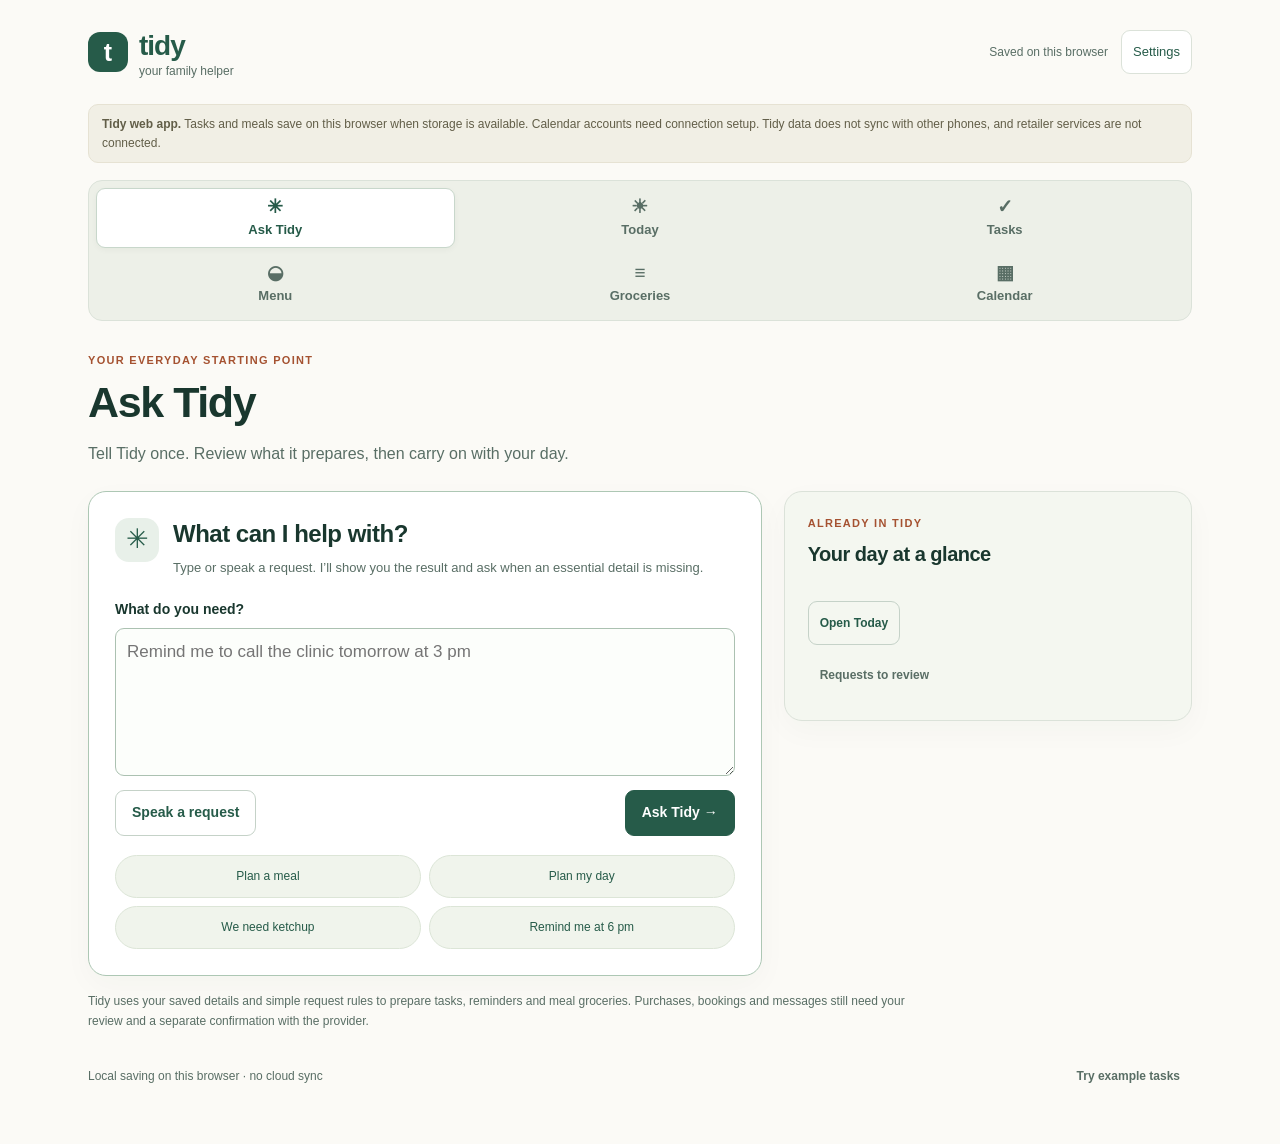
==== commit 20167e82: "Make Ask Tidy the home for everyday requests" ====
--- a/web/index.html
+++ b/web/index.html
@@ -5,20 +5,20 @@
   <meta name="viewport" content="width=device-width, initial-scale=1">
   <meta name="theme-color" content="#265b49">
   <title>Tidy · Your day, in one place</title>
-  <link rel="stylesheet" href="styles.css?v=20261021-six">
+  <link rel="stylesheet" href="styles.css?v=20261022-ask">
   <script defer src="menu-helper.js"></script>
   <script defer src="core.js"></script>
-  <script defer src="assistant.js"></script>
+  <script defer src="assistant.js?v=20261022-ask"></script>
   <script defer src="calendar.js"></script>
   <script defer src="planner.js"></script>
   <script defer src="calendar-connect.js"></script>
-  <script defer src="menu-ui.js"></script>
-  <script defer src="app.js?v=20261021-six"></script>
+  <script defer src="menu-ui.js?v=20261022-ask"></script>
+  <script defer src="app.js?v=20261022-ask"></script>
 </head>
 <body>
   <div class="app-shell">
     <header class="topbar">
-      <a class="brand" href="#today" aria-label="Tidy today"><span class="logo" aria-hidden="true">t</span><span>tidy<small>your family helper</small></span></a>
+      <a class="brand" href="#assistant" aria-label="Ask Tidy"><span class="logo" aria-hidden="true">t</span><span>tidy<small>your family helper</small></span></a>
       <div class="top-actions"><span class="save-indicator" id="save-status" role="status">Opening saved data…</span><button class="icon-button" id="open-settings" aria-label="Settings and backups">Settings</button></div>
     </header>
     <div class="demo-note"><strong>Tidy web app.</strong> Tasks and meals save on this browser when storage is available. Calendar accounts need connection setup. Tidy data does not sync with other phones, and retailer services are not connected.</div>
@@ -26,8 +26,8 @@
     <div class="notice-bar" id="alert-banner" role="status" hidden><div id="alert-content"></div><button class="button small secondary" id="dismiss-alert">Dismiss</button></div>
     <div class="navigation-shell">
       <nav class="app-nav" id="main-navigation" aria-label="Main navigation">
-        <button type="button" data-view="today" aria-current="page"><span aria-hidden="true">☀</span>Today</button>
-        <button type="button" data-view="assistant"><span aria-hidden="true">✳</span>Ask Tidy</button>
+        <button type="button" data-view="assistant" aria-current="page"><span aria-hidden="true">✳</span>Ask Tidy</button>
+        <button type="button" data-view="today"><span aria-hidden="true">☀</span>Today</button>
         <button type="button" data-view="family"><span aria-hidden="true">✓</span>Tasks</button>
         <button type="button" data-view="meals"><span aria-hidden="true">◒</span>Menu</button>
         <button type="button" data-view="shopping"><span aria-hidden="true">≡</span>Groceries</button>
@@ -42,21 +42,23 @@
         <p id="assistant-activity-message" class="helper"></p>
         <div class="assistant-activity-actions"><button type="button" class="button secondary small" id="assistant-activity-open" hidden>Show me</button><button type="button" class="button secondary small" id="assistant-activity-edit" hidden>Edit details</button><button type="button" class="button secondary small" id="assistant-activity-undo" hidden>Undo</button><button type="button" class="button text small" id="assistant-activity-dismiss">Dismiss</button></div>
       </section>
-      <section class="view" id="view-today" aria-labelledby="today-title">
+      <section class="view" id="view-today" aria-labelledby="today-title" hidden>
         <div class="page-heading"><div><p class="eyebrow" id="today-date"></p><h1 id="today-title" tabindex="-1">Today</h1><p class="intro">Focus on what needs doing today.</p></div><button type="button" class="button" id="today-add">+ Add something</button></div>
         <div class="stats" id="today-stats"></div>
         <section class="card"><div class="section-heading"><h2>What needs attention</h2><label class="compact-field">Show<select id="today-person" aria-label="Whose tasks to show today"></select></label></div><div id="today-conflicts" class="helper"></div><div id="today-tasks" class="task-list"></div></section>
         <nav class="today-shortcuts" aria-label="More ways to organise"><button type="button" class="button secondary small" data-go="planning">My day plan</button></nav>
       </section>
-<section class="view" id="view-assistant" aria-labelledby="assistant-title" hidden>
-        <p class="eyebrow">Tell me what's on your mind</p><h1 id="assistant-title" tabindex="-1">One place to ask.</h1><p class="intro">Tell Tidy what you need in one message. Clear requests save straight away. Tidy uses your confirmed usual hours to help plan tasks and asks one quick question when an essential detail is missing.</p>
-        <section class="card assistant-card"><div class="assistant-greeting"><span class="assistant-icon" aria-hidden="true">✳</span><div><h2>How can I help?</h2><p class="helper">Tidy understands simple requests using rules. An AI service is not connected.</p></div></div>
-          <form id="capture-form"><label for="capture-text">Type a request</label><textarea id="capture-text" rows="3" maxlength="1000" required placeholder="Remind me to call the clinic tomorrow at 3 pm"></textarea><div class="capture-actions"><button type="button" class="button secondary" id="voice-button">Speak a request</button><button class="button" type="submit">Tell Tidy →</button></div></form><p id="voice-status" class="helper" role="status"></p>
-          <div class="example-requests"><button data-example="Notify me to call the clinic tomorrow at 6 pm">Remind me at 6 pm</button><button data-example="Appointment: dentist tomorrow at 6 pm">Add an appointment</button><button data-example="We need ketchup">We need ketchup</button><button data-example="Dad: take out bins tomorrow">Give someone a task</button><button data-example="What do I need to do today?">What's on today?</button></div>
-          <div class="assistant-response" id="assistant-response" role="status" hidden></div><div id="assistant-followup"></div>
-        </section>
-        <nav class="section-shortcuts" id="assistant-related" aria-label="Ask Tidy tools"><button type="button" class="button secondary small" data-go="requests">Requests to review</button></nav>
-        <section class="card"><h2>You stay in control.</h2><p>Tasks and list items can be saved immediately. Purchases, bookings and messages become drafts for review. They are never sent or paid for by this demo.</p><p class="helper">Appointments you enter are your records; Tidy does not check that a provider has confirmed them.</p></section>
+<section class="view assistant-home" id="view-assistant" aria-labelledby="assistant-title">
+        <p class="eyebrow">Your everyday starting point</p><h1 id="assistant-title" tabindex="-1">Ask Tidy</h1><p class="intro">Tell Tidy once. Review what it prepares, then carry on with your day.</p>
+        <div class="assistant-home-layout">
+          <section class="card assistant-card"><div class="assistant-greeting"><span class="assistant-icon" aria-hidden="true">✳</span><div><h2>What can I help with?</h2><p class="helper">Type or speak a request. I’ll show you the result and ask when an essential detail is missing.</p></div></div>
+            <form id="capture-form"><label for="capture-text">What do you need?</label><textarea id="capture-text" rows="4" maxlength="1000" required placeholder="Remind me to call the clinic tomorrow at 3 pm"></textarea><div class="capture-actions"><button type="button" class="button secondary" id="voice-button">Speak a request</button><button class="button" type="submit">Ask Tidy →</button></div></form><p id="voice-status" class="helper" role="status"></p>
+            <div class="example-requests" aria-label="Try a request"><button type="button" data-example="I want to eat tomato pasta">Plan a meal</button><button type="button" data-example="Organise my day">Plan my day</button><button type="button" data-example="We need ketchup">We need ketchup</button><button type="button" data-example="Notify me to call the clinic tomorrow at 6 pm">Remind me at 6 pm</button></div>
+            <div class="assistant-response" id="assistant-response" role="status" hidden></div><div id="assistant-followup"></div>
+          </section>
+          <section class="card assistant-overview" id="assistant-overview" aria-labelledby="assistant-overview-title"><p class="eyebrow">Already in Tidy</p><h2 id="assistant-overview-title">Your day at a glance</h2><p id="assistant-overview-summary" class="helper" role="status" aria-live="polite"></p><ul id="assistant-overview-items" class="assistant-overview-items"></ul><div class="actions left"><button type="button" class="button secondary small" id="assistant-view-today" data-go="today">Open Today</button></div><nav class="section-shortcuts" id="assistant-related" aria-label="Ask Tidy tools"><button type="button" class="button text small" id="assistant-review-requests" data-go="requests">Requests to review</button></nav></section>
+        </div>
+        <section class="assistant-control-note" aria-label="What Tidy can do"><p class="helper">Tidy uses your saved details and simple request rules to prepare tasks, reminders and meal groceries. Purchases, bookings and messages still need your review and a separate confirmation with the provider.</p></section>
       </section>
       <section class="view" id="view-family" aria-labelledby="family-title" hidden>
 
--- a/web/styles.css
+++ b/web/styles.css
@@ -97,3 +97,8 @@
 
 .section-shortcuts{display:flex;flex-wrap:wrap;gap:10px;margin:0 0 22px}.section-shortcuts .button{max-width:100%;white-space:normal;overflow-wrap:anywhere}#organisation-settings .section-shortcuts{margin:13px 0 0}#tasks-related{margin-top:6px}.app-nav button{min-height:58px}
 @media(max-width:560px){.section-shortcuts{gap:8px;margin-bottom:19px}.section-shortcuts .button{flex:1 1 125px;min-height:44px}.app-nav button{min-height:54px}}
+
+/* Ask Tidy is the starting point; each result still has its own section. */
+.assistant-home>.intro{max-width:640px;margin-bottom:25px}.assistant-home-layout{display:grid;grid-template-columns:minmax(0,1.65fr) minmax(0,1fr);gap:22px;align-items:start}.assistant-home-layout>.card{margin-bottom:16px}.assistant-home .assistant-card{max-width:none;border-color:#adc7b4;padding:26px}.assistant-home .assistant-greeting{align-items:flex-start;margin-bottom:21px}.assistant-home .assistant-greeting h2{font-size:24px;margin-bottom:8px}.assistant-home .assistant-greeting .helper{margin:0;line-height:1.6}.assistant-home #capture-text{min-height:148px;font-size:17px;line-height:1.55;resize:vertical;background:#fcfefb;border-color:#abc1b1}.assistant-home .capture-actions{margin-top:14px}.assistant-home .capture-actions .button{min-height:46px}.assistant-home .example-requests{display:grid;grid-template-columns:repeat(2,minmax(0,1fr));gap:8px;margin-top:19px}.assistant-home .example-requests button{min-width:0;min-height:43px;white-space:normal;overflow-wrap:anywhere;text-align:center}.assistant-overview{background:#f4f7f0}.assistant-overview h2{font-size:20px}.assistant-overview-items{list-style:none;margin:15px 0 0;padding:0;display:grid;gap:10px}.assistant-overview-items li{min-width:0;padding:12px 0;border-top:1px solid #dce5d7;overflow-wrap:anywhere;font-size:14px}.assistant-overview-items li:first-child{border-top:0;padding-top:0}.assistant-overview-items .helper{margin:3px 0 0}.assistant-overview .actions{margin-top:19px}.assistant-overview #assistant-related{margin:8px 0 0}.assistant-control-note{max-width:850px}.assistant-control-note .helper{font-size:12px;line-height:1.65}
+@media(max-width:850px){.assistant-home-layout{grid-template-columns:1fr;gap:0}.assistant-home .assistant-card{padding:23px}.assistant-overview-items{grid-template-columns:repeat(3,minmax(0,1fr));gap:15px}.assistant-overview-items li{border-top:0;padding:0}.assistant-overview .actions{margin-top:16px}}
+@media(max-width:560px){.assistant-home .assistant-card{padding:21px 16px}.assistant-home .assistant-greeting{gap:12px;margin-bottom:19px}.assistant-home .assistant-greeting h2{font-size:21px}.assistant-home .assistant-icon{width:38px;height:38px;flex-shrink:0}.assistant-home #capture-text{min-height:136px;font-size:16px}.assistant-home .capture-actions{flex-wrap:wrap}.assistant-home .capture-actions .button{min-height:44px}.assistant-home .example-requests{gap:8px}.assistant-home .example-requests button{font-size:12px;padding:10px 7px;min-height:44px}.assistant-overview-items{grid-template-columns:1fr;gap:9px}.assistant-overview-items li{padding:10px 0 0;border-top:1px solid #dce5d7}.assistant-overview-items li:first-child{padding-top:0;border-top:0}.assistant-home .assistant-overview h2{font-size:20px}.assistant-overview #assistant-related .button{flex:none;min-height:44px}.assistant-home .intro{margin-bottom:21px}}
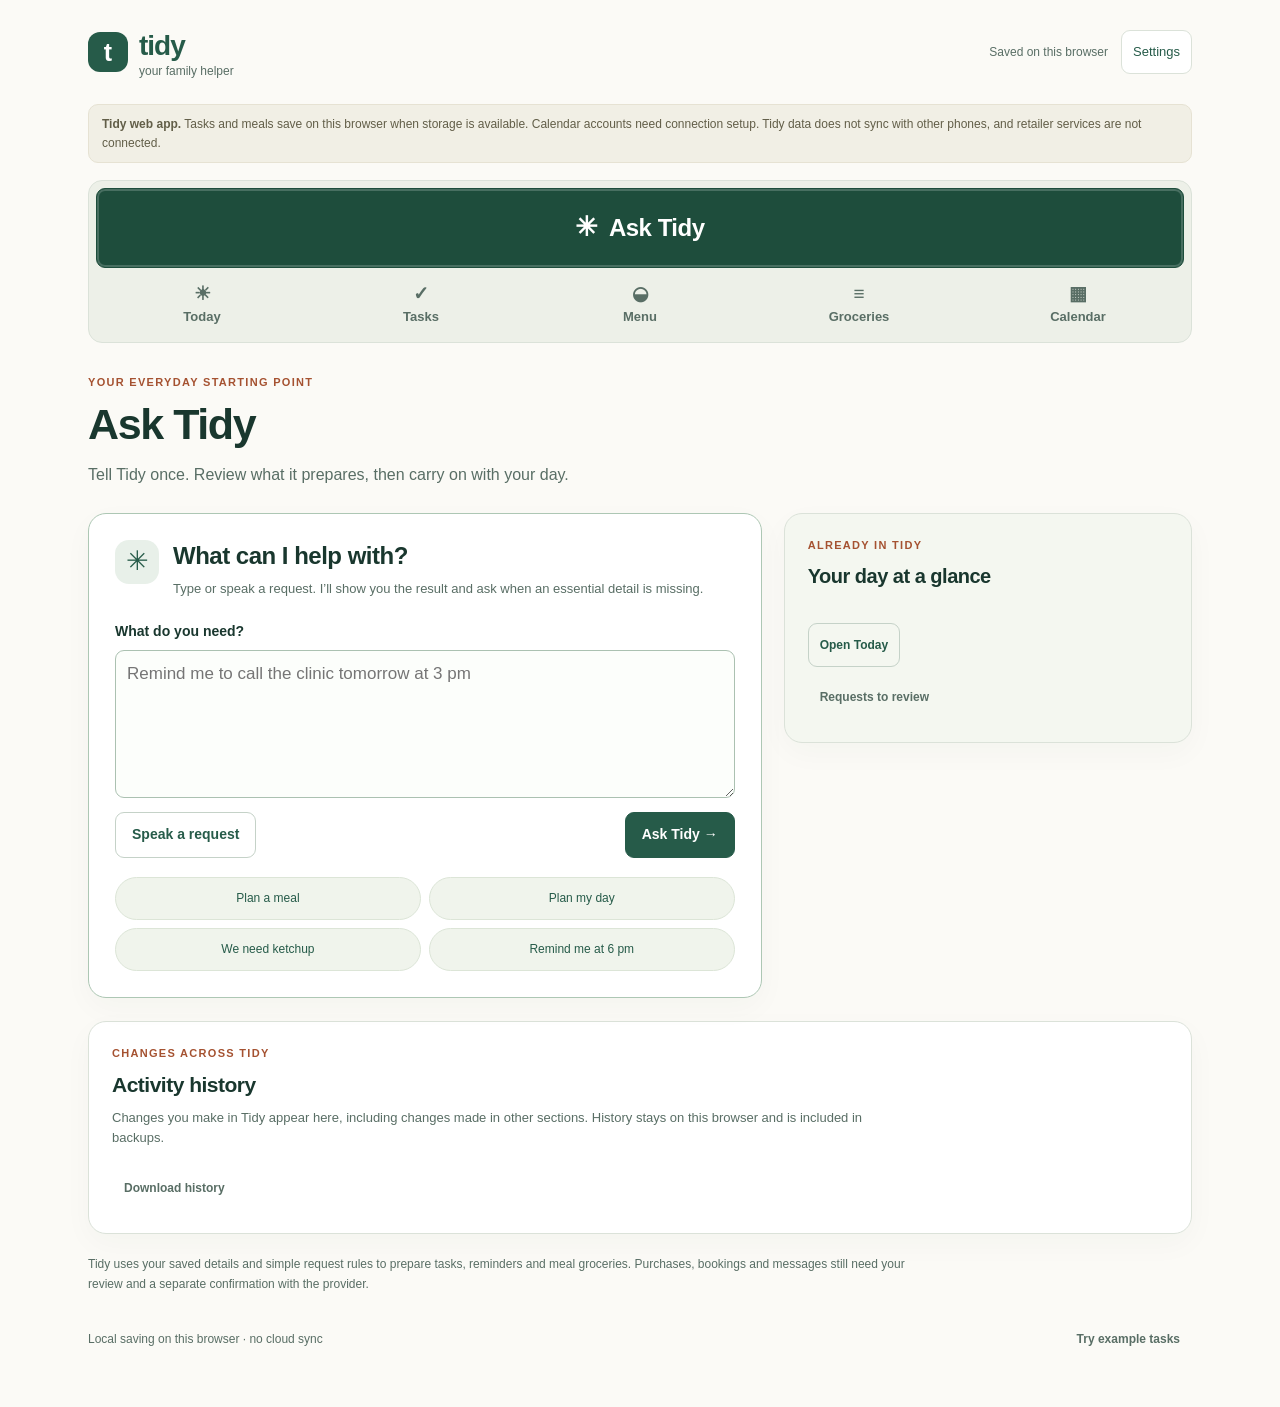
==== commit 91c4f7ed: "Make Ask Tidy prominent and record changes across the app" ====
--- a/web/index.html
+++ b/web/index.html
@@ -5,15 +5,16 @@
   <meta name="viewport" content="width=device-width, initial-scale=1">
   <meta name="theme-color" content="#265b49">
   <title>Tidy · Your day, in one place</title>
-  <link rel="stylesheet" href="styles.css?v=20261022-ask">
+  <link rel="stylesheet" href="styles.css?v=20261022-history">
   <script defer src="menu-helper.js"></script>
-  <script defer src="core.js"></script>
+  <script defer src="history.js?v=20261022-history"></script>
+  <script defer src="core.js?v=20261022-history"></script>
   <script defer src="assistant.js?v=20261022-ask"></script>
   <script defer src="calendar.js"></script>
   <script defer src="planner.js"></script>
   <script defer src="calendar-connect.js"></script>
   <script defer src="menu-ui.js?v=20261022-ask"></script>
-  <script defer src="app.js?v=20261022-ask"></script>
+  <script defer src="app.js?v=20261022-history"></script>
 </head>
 <body>
   <div class="app-shell">
@@ -26,7 +27,7 @@
     <div class="notice-bar" id="alert-banner" role="status" hidden><div id="alert-content"></div><button class="button small secondary" id="dismiss-alert">Dismiss</button></div>
     <div class="navigation-shell">
       <nav class="app-nav" id="main-navigation" aria-label="Main navigation">
-        <button type="button" data-view="assistant" aria-current="page"><span aria-hidden="true">✳</span>Ask Tidy</button>
+        <button type="button" class="assistant-main-nav" data-view="assistant" aria-current="page"><span aria-hidden="true">✳</span>Ask Tidy</button>
         <button type="button" data-view="today"><span aria-hidden="true">☀</span>Today</button>
         <button type="button" data-view="family"><span aria-hidden="true">✓</span>Tasks</button>
         <button type="button" data-view="meals"><span aria-hidden="true">◒</span>Menu</button>
@@ -58,6 +59,7 @@
           </section>
           <section class="card assistant-overview" id="assistant-overview" aria-labelledby="assistant-overview-title"><p class="eyebrow">Already in Tidy</p><h2 id="assistant-overview-title">Your day at a glance</h2><p id="assistant-overview-summary" class="helper" role="status" aria-live="polite"></p><ul id="assistant-overview-items" class="assistant-overview-items"></ul><div class="actions left"><button type="button" class="button secondary small" id="assistant-view-today" data-go="today">Open Today</button></div><nav class="section-shortcuts" id="assistant-related" aria-label="Ask Tidy tools"><button type="button" class="button text small" id="assistant-review-requests" data-go="requests">Requests to review</button></nav></section>
         </div>
+        <section class="card assistant-history" id="assistant-history" aria-labelledby="assistant-history-title"><p class="eyebrow">Changes across Tidy</p><h2 id="assistant-history-title">Activity history</h2><p class="helper">Changes you make in Tidy appear here, including changes made in other sections. History stays on this browser and is included in backups.</p><p id="assistant-history-status" class="helper" role="status"></p><ol id="assistant-history-list" class="assistant-history-list"></ol><button type="button" class="button secondary small" id="assistant-history-more" hidden>Show more changes</button><button type="button" class="button text small" id="assistant-history-download">Download history</button></section>
         <section class="assistant-control-note" aria-label="What Tidy can do"><p class="helper">Tidy uses your saved details and simple request rules to prepare tasks, reminders and meal groceries. Purchases, bookings and messages still need your review and a separate confirmation with the provider.</p></section>
       </section>
       <section class="view" id="view-family" aria-labelledby="family-title" hidden>
--- a/web/styles.css
+++ b/web/styles.css
@@ -87,7 +87,7 @@
 
 .grocery-completed{margin-top:20px;border-top:1px solid var(--line);padding-top:8px}.grocery-completed summary{cursor:pointer;min-height:44px;padding:11px 0;color:var(--green);font-weight:650}.grocery-completed summary:focus-visible{outline:3px solid #b86b35;outline-offset:3px;border-radius:3px}.grocery-completed[open] summary{margin-bottom:8px}
 
-/* Six everyday sections stay visible in two rows above the page. */
+/* Six everyday sections stay visible above the page. */
 .navigation-shell{min-width:0;max-width:100%;margin-bottom:31px;background:#edf0e8;border:1px solid var(--line);border-radius:14px}
 
 @media(max-width:560px){.navigation-shell{margin-bottom:26px;border-radius:12px}}
@@ -102,3 +102,11 @@
 .assistant-home>.intro{max-width:640px;margin-bottom:25px}.assistant-home-layout{display:grid;grid-template-columns:minmax(0,1.65fr) minmax(0,1fr);gap:22px;align-items:start}.assistant-home-layout>.card{margin-bottom:16px}.assistant-home .assistant-card{max-width:none;border-color:#adc7b4;padding:26px}.assistant-home .assistant-greeting{align-items:flex-start;margin-bottom:21px}.assistant-home .assistant-greeting h2{font-size:24px;margin-bottom:8px}.assistant-home .assistant-greeting .helper{margin:0;line-height:1.6}.assistant-home #capture-text{min-height:148px;font-size:17px;line-height:1.55;resize:vertical;background:#fcfefb;border-color:#abc1b1}.assistant-home .capture-actions{margin-top:14px}.assistant-home .capture-actions .button{min-height:46px}.assistant-home .example-requests{display:grid;grid-template-columns:repeat(2,minmax(0,1fr));gap:8px;margin-top:19px}.assistant-home .example-requests button{min-width:0;min-height:43px;white-space:normal;overflow-wrap:anywhere;text-align:center}.assistant-overview{background:#f4f7f0}.assistant-overview h2{font-size:20px}.assistant-overview-items{list-style:none;margin:15px 0 0;padding:0;display:grid;gap:10px}.assistant-overview-items li{min-width:0;padding:12px 0;border-top:1px solid #dce5d7;overflow-wrap:anywhere;font-size:14px}.assistant-overview-items li:first-child{border-top:0;padding-top:0}.assistant-overview-items .helper{margin:3px 0 0}.assistant-overview .actions{margin-top:19px}.assistant-overview #assistant-related{margin:8px 0 0}.assistant-control-note{max-width:850px}.assistant-control-note .helper{font-size:12px;line-height:1.65}
 @media(max-width:850px){.assistant-home-layout{grid-template-columns:1fr;gap:0}.assistant-home .assistant-card{padding:23px}.assistant-overview-items{grid-template-columns:repeat(3,minmax(0,1fr));gap:15px}.assistant-overview-items li{border-top:0;padding:0}.assistant-overview .actions{margin-top:16px}}
 @media(max-width:560px){.assistant-home .assistant-card{padding:21px 16px}.assistant-home .assistant-greeting{gap:12px;margin-bottom:19px}.assistant-home .assistant-greeting h2{font-size:21px}.assistant-home .assistant-icon{width:38px;height:38px;flex-shrink:0}.assistant-home #capture-text{min-height:136px;font-size:16px}.assistant-home .capture-actions{flex-wrap:wrap}.assistant-home .capture-actions .button{min-height:44px}.assistant-home .example-requests{gap:8px}.assistant-home .example-requests button{font-size:12px;padding:10px 7px;min-height:44px}.assistant-overview-items{grid-template-columns:1fr;gap:9px}.assistant-overview-items li{padding:10px 0 0;border-top:1px solid #dce5d7}.assistant-overview-items li:first-child{padding-top:0;border-top:0}.assistant-home .assistant-overview h2{font-size:20px}.assistant-overview #assistant-related .button{flex:none;min-height:44px}.assistant-home .intro{margin-bottom:21px}}
+
+/* Ask Tidy remains the largest destination even while another section is open. */
+.app-nav{grid-template-columns:repeat(5,minmax(0,1fr));gap:7px}
+.app-nav button.assistant-main-nav{grid-column:1 / -1;flex-direction:row;gap:11px;min-height:80px;padding:17px 15px;background:var(--green);border-color:var(--green);color:white;font-size:24px;font-weight:750;letter-spacing:-.5px;box-shadow:none}
+.app-nav button.assistant-main-nav span{display:inline;font-size:27px}
+.app-nav button.assistant-main-nav[aria-current=page]{background:#1e4d3c;border-color:#1e4d3c;color:white;box-shadow:inset 0 0 0 2px #ffffff30}
+.assistant-history{margin-top:7px}.assistant-history>h2{margin-bottom:10px}.assistant-history>p.helper{max-width:780px}.assistant-history-list{list-style:none;display:grid;gap:12px;padding:0;margin:18px 0 0}.assistant-history-list>li{min-width:0;border:1px solid var(--line);border-left:3px solid #a9c3b0;border-radius:10px;padding:14px 16px;background:#fcfefb;overflow-wrap:anywhere}.assistant-history-list h3{font-size:15px;letter-spacing:0;margin:0 0 5px}.assistant-history-list p{font-size:13px;margin:5px 0 0;overflow-wrap:anywhere}.assistant-history-list time,.assistant-history-list .history-meta{font-size:12px;color:var(--muted)}.assistant-history-list .history-meta{display:flex;align-items:center;gap:8px;flex-wrap:wrap}.assistant-history-list .button{margin-top:9px;min-height:44px;max-width:100%;white-space:normal;overflow-wrap:anywhere}#assistant-history-more{margin-top:17px;min-height:44px}
+@media(max-width:560px){.app-nav{grid-template-columns:repeat(3,minmax(0,1fr));gap:6px}.app-nav button.assistant-main-nav{min-height:76px;padding:15px 10px;font-size:22px}.app-nav button.assistant-main-nav span{font-size:25px}.assistant-history-list>li{padding:13px 12px}.assistant-history-list{gap:10px}#assistant-history-more{width:100%}}
